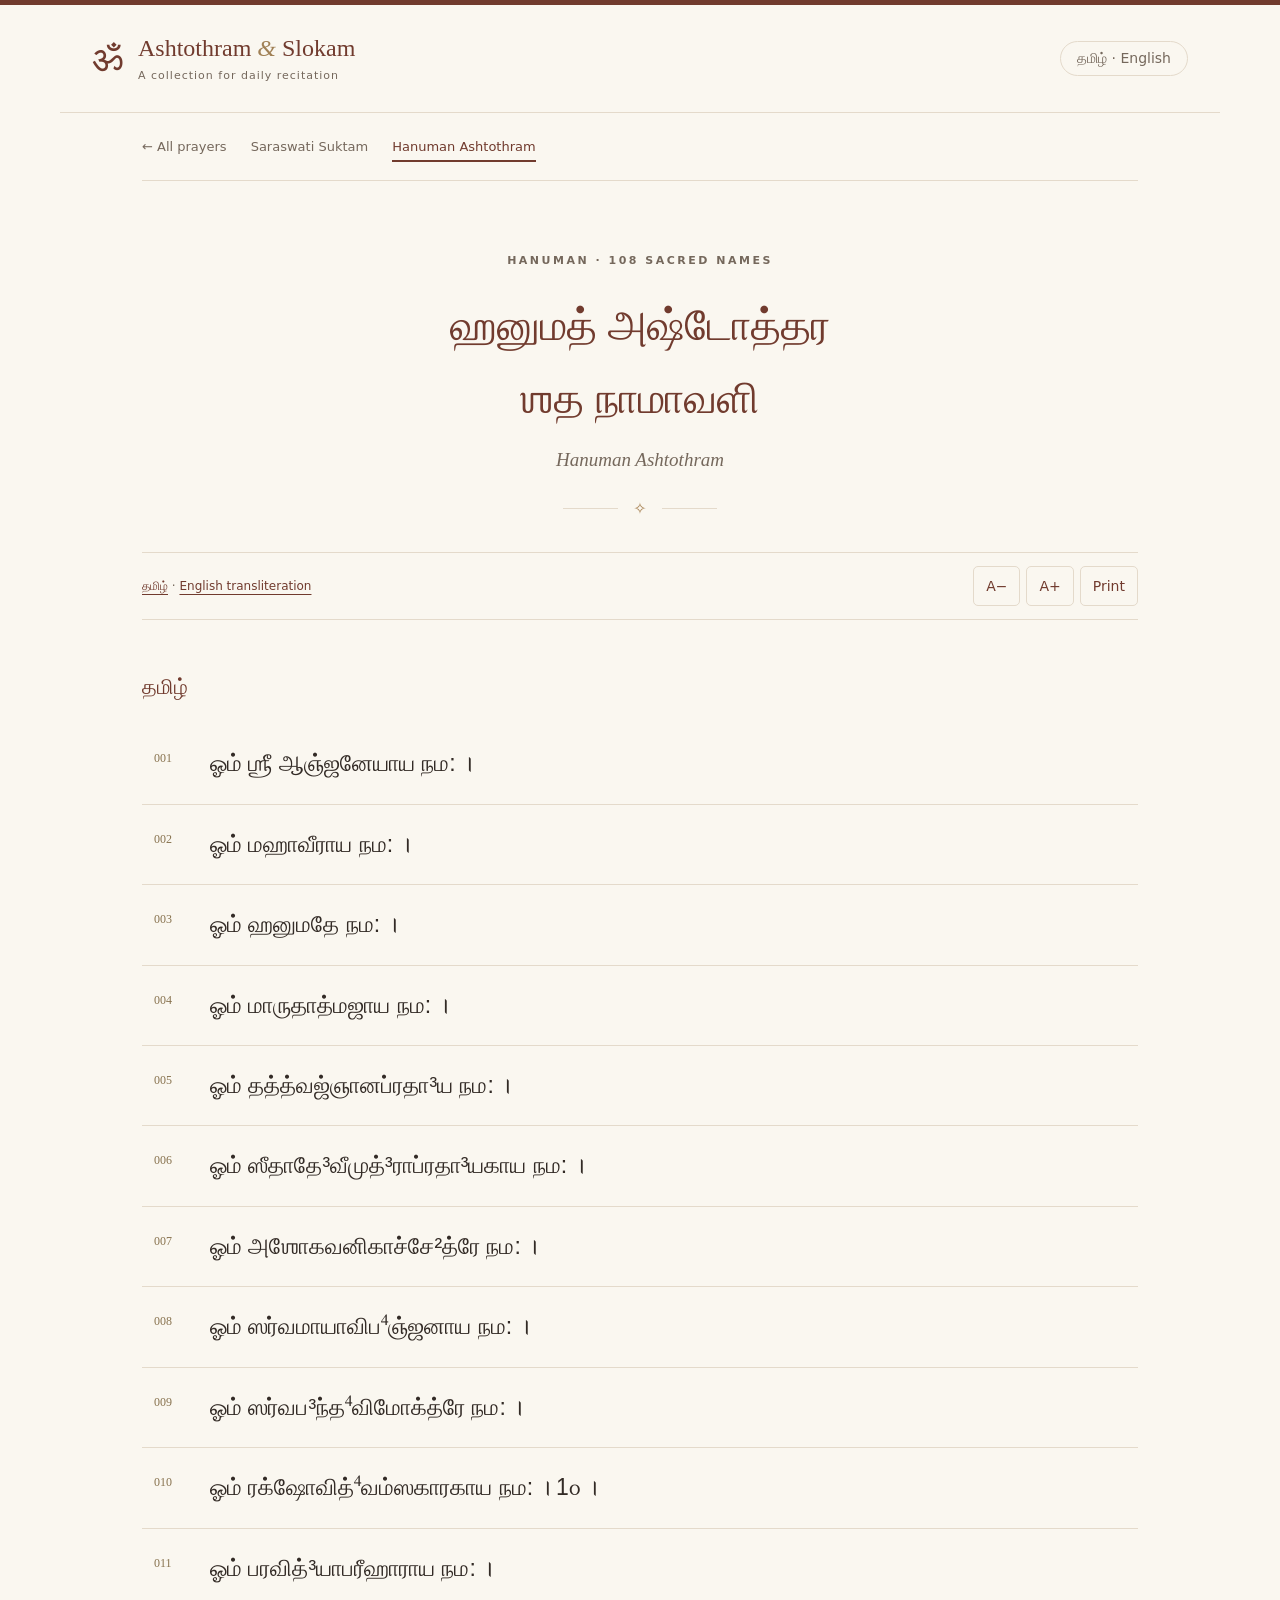
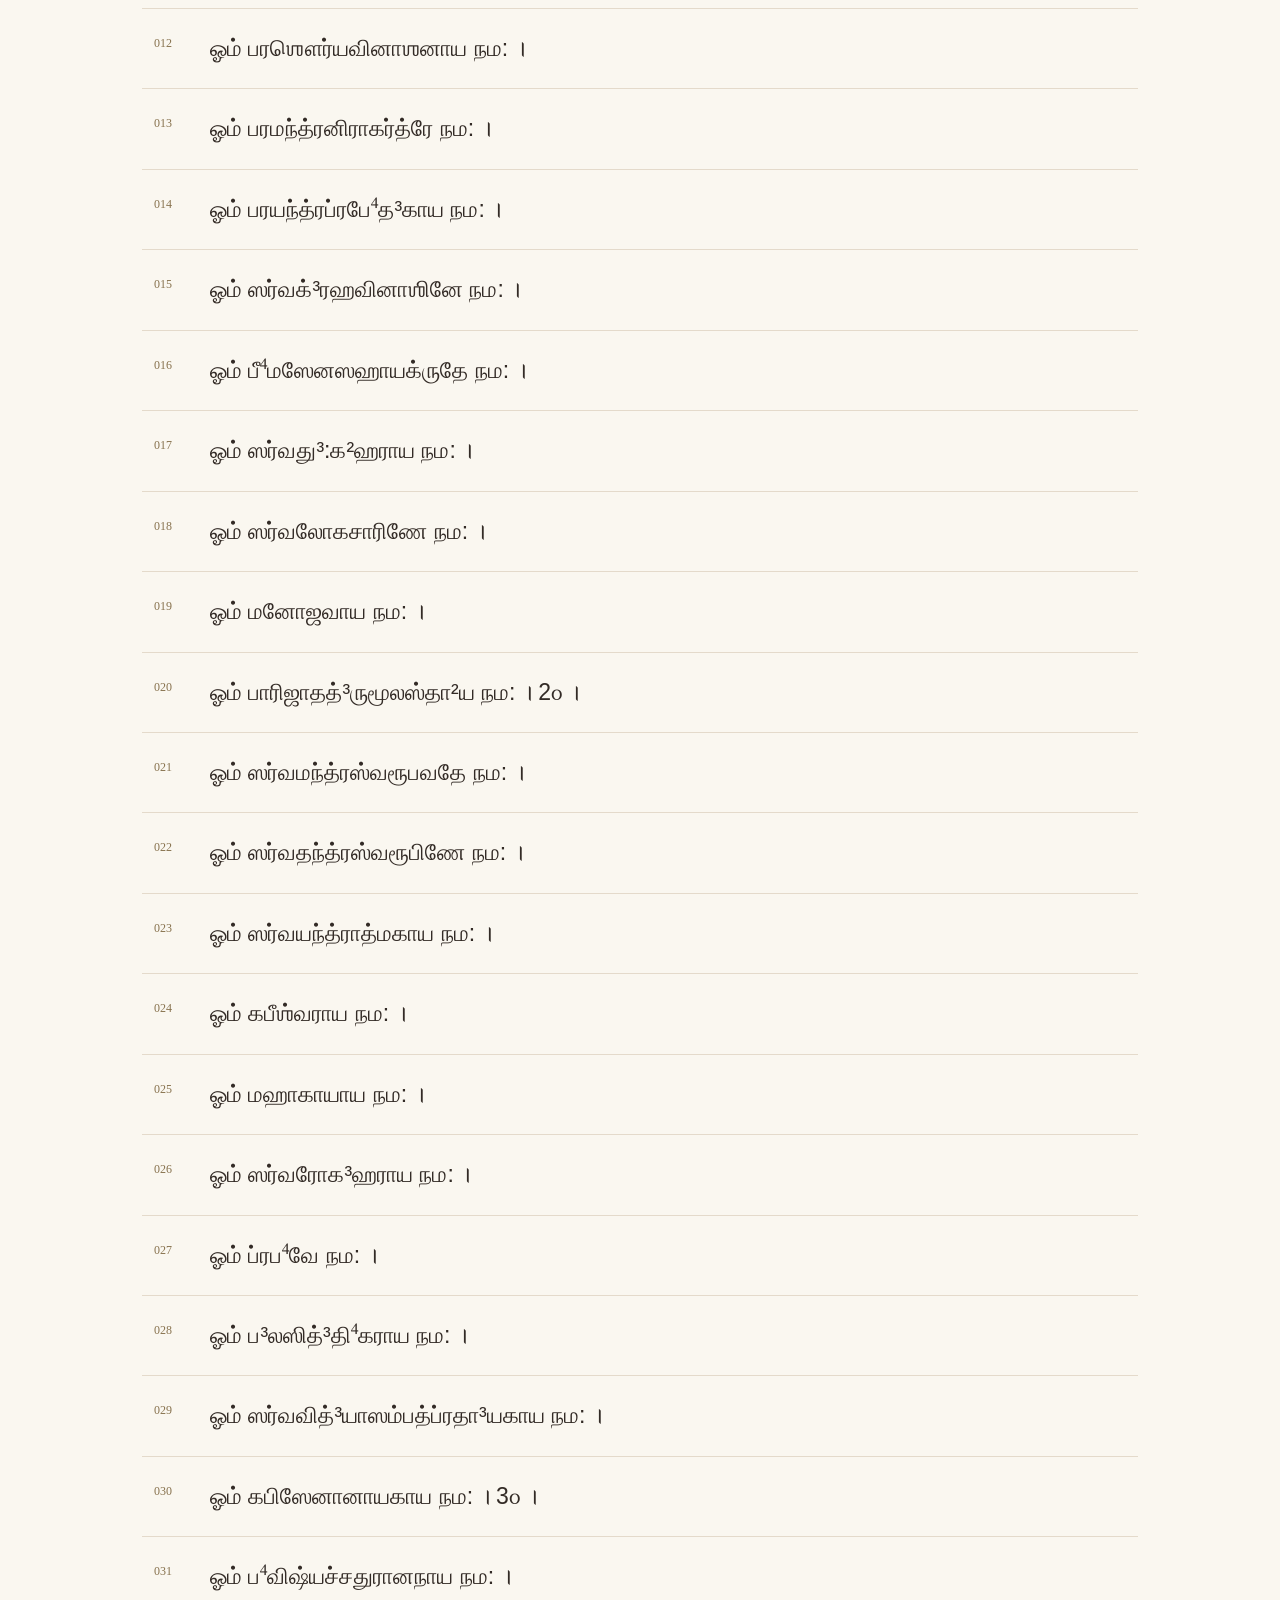
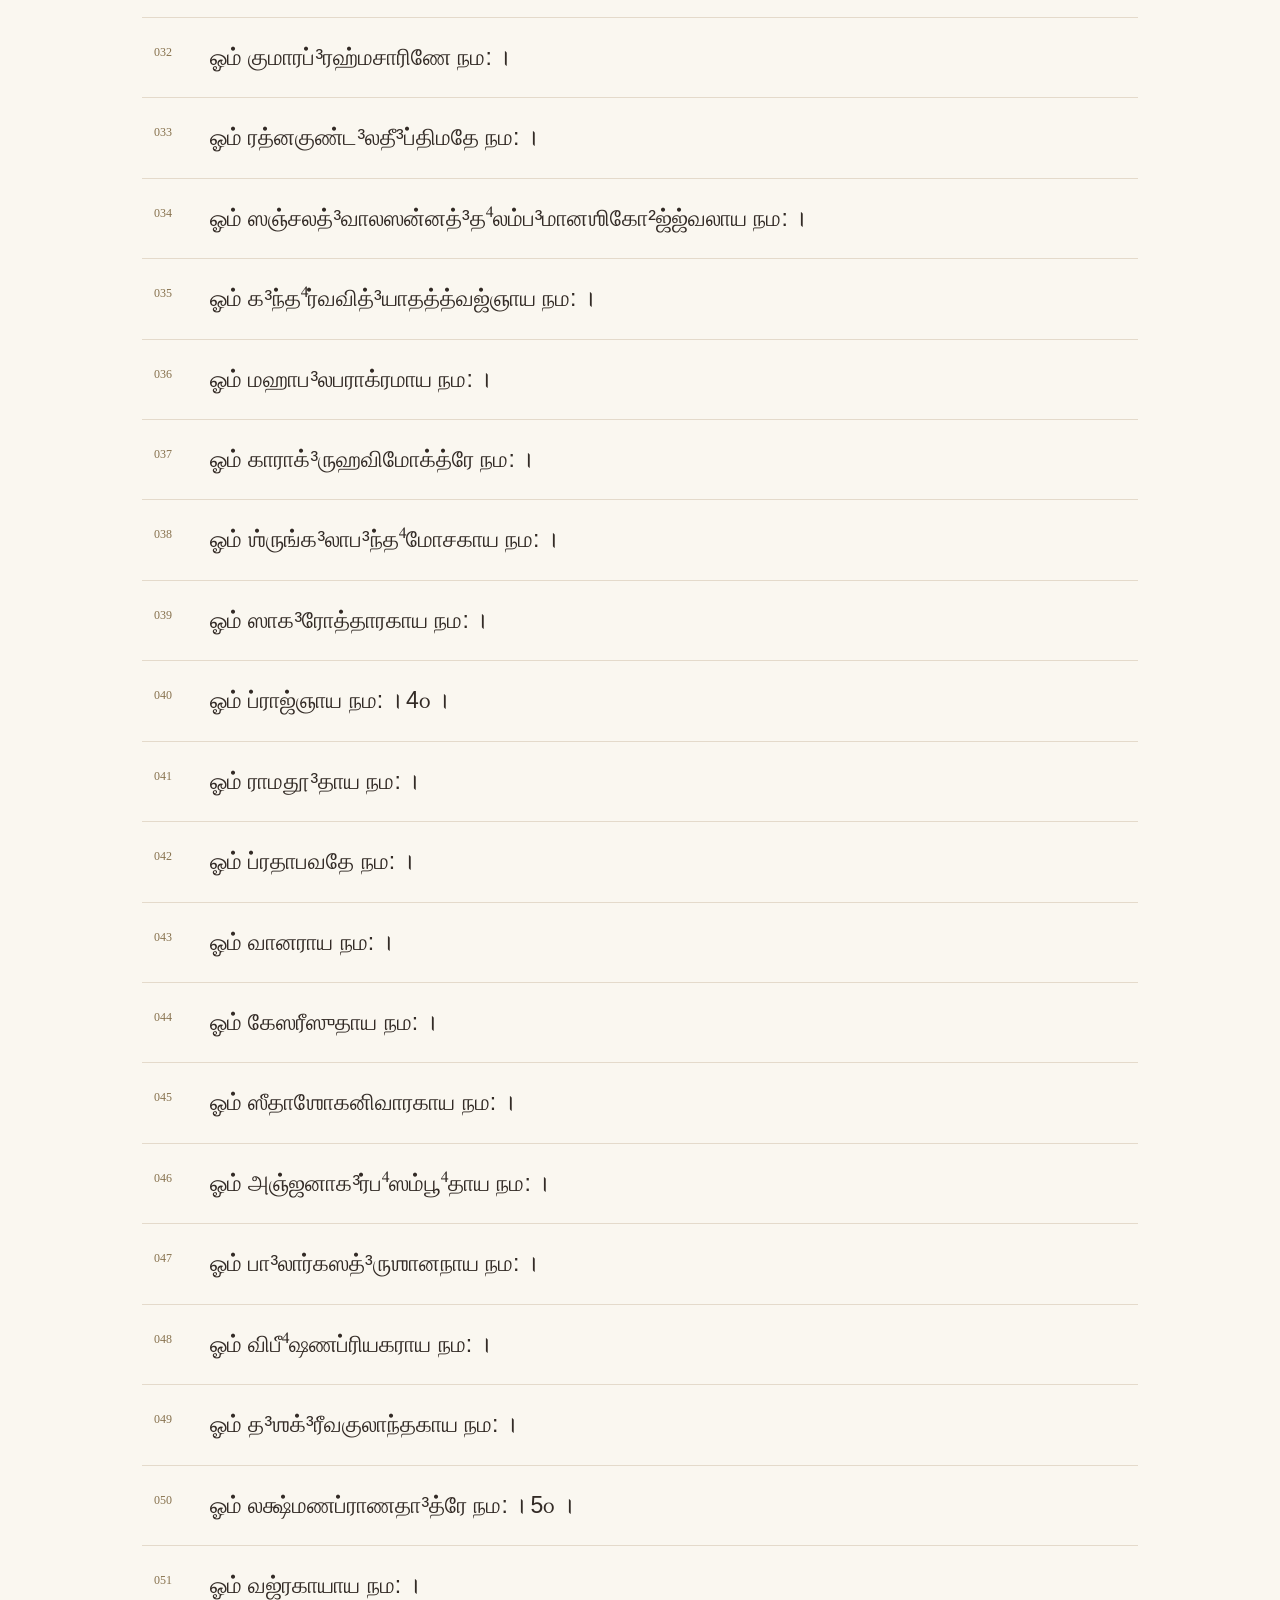
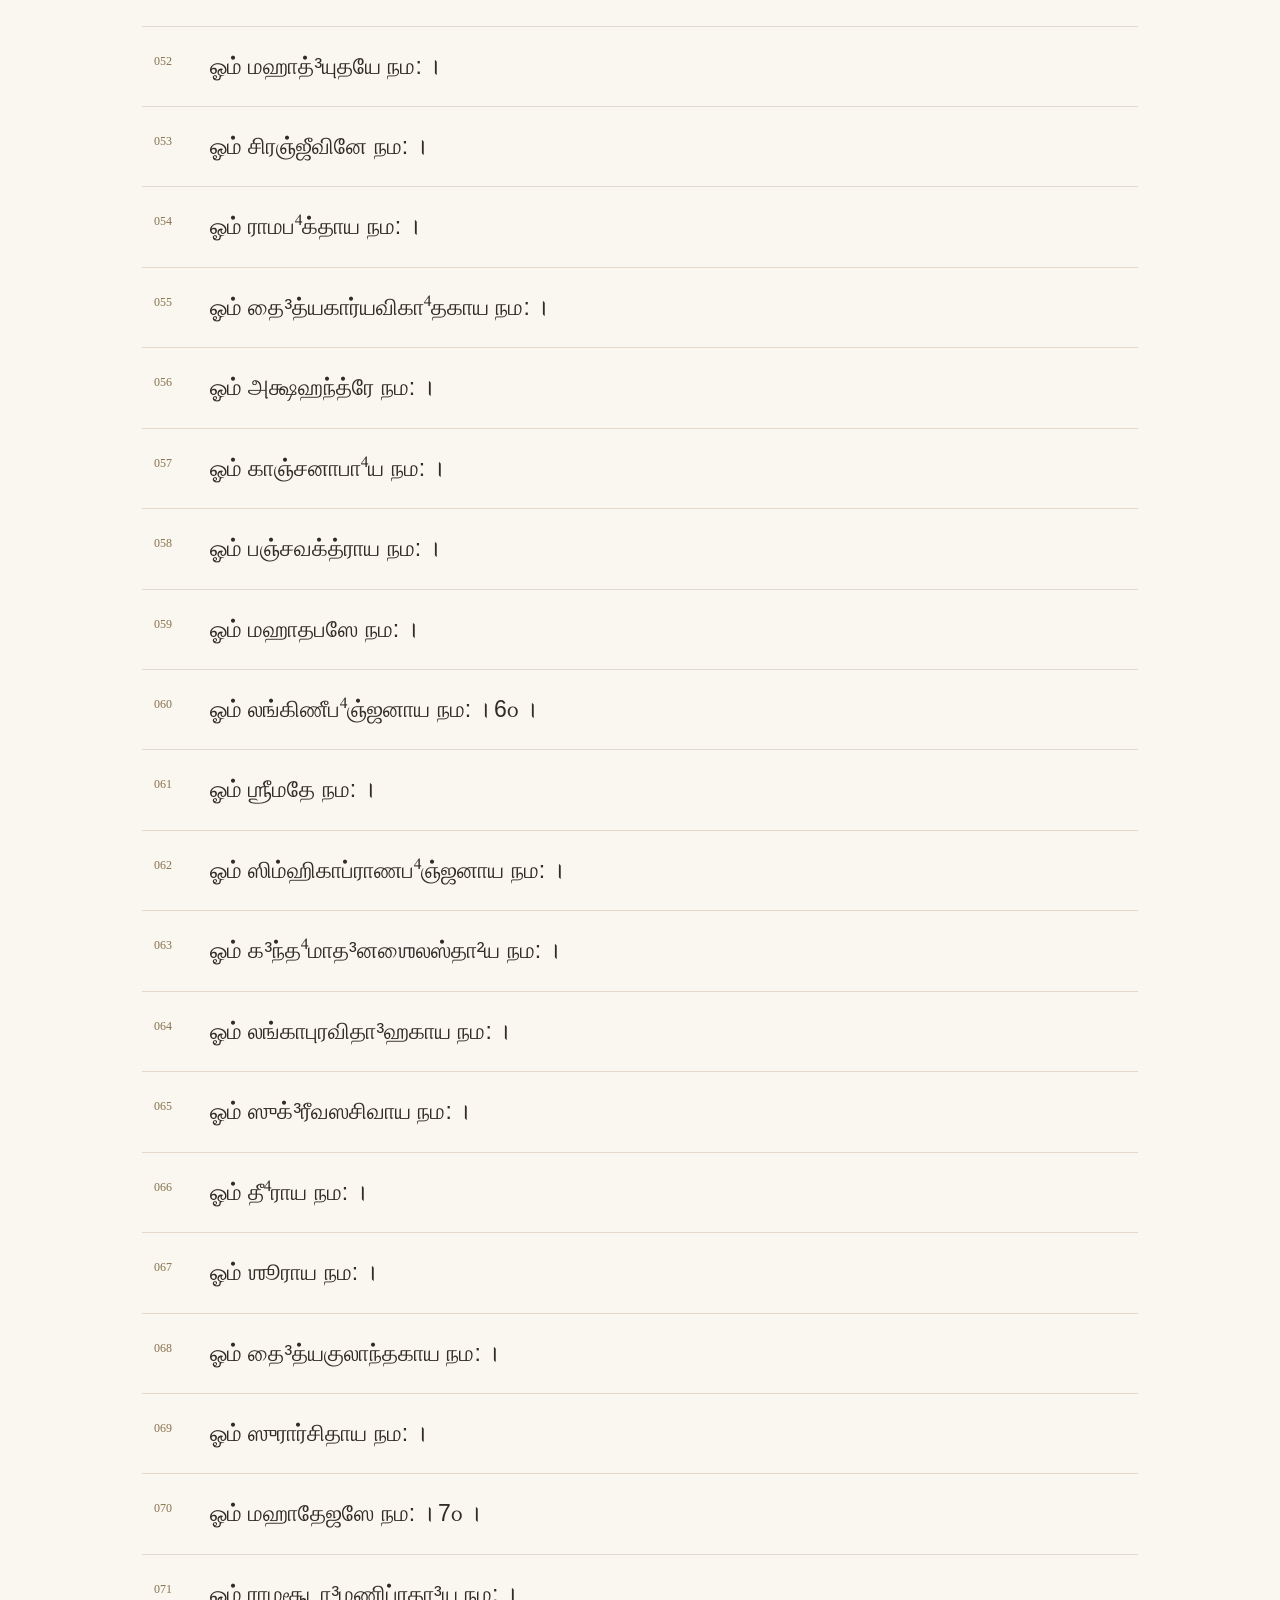
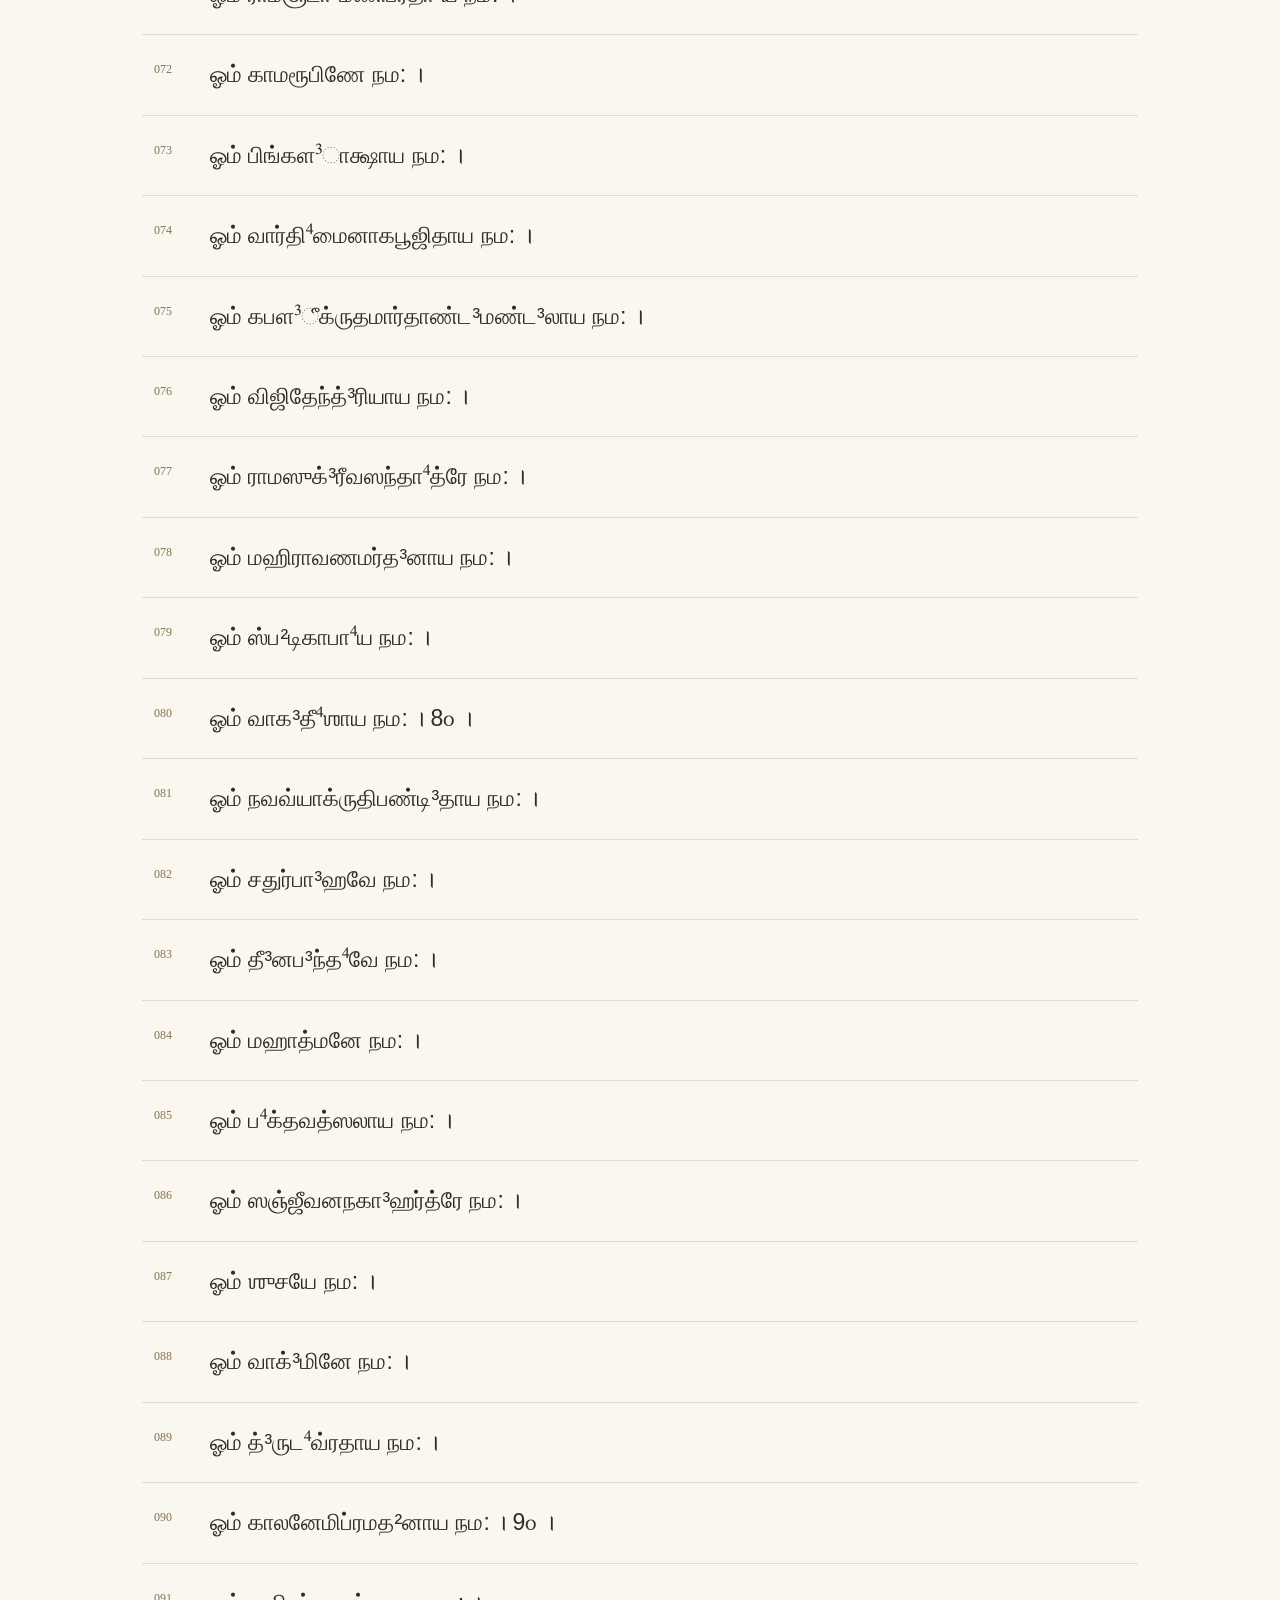
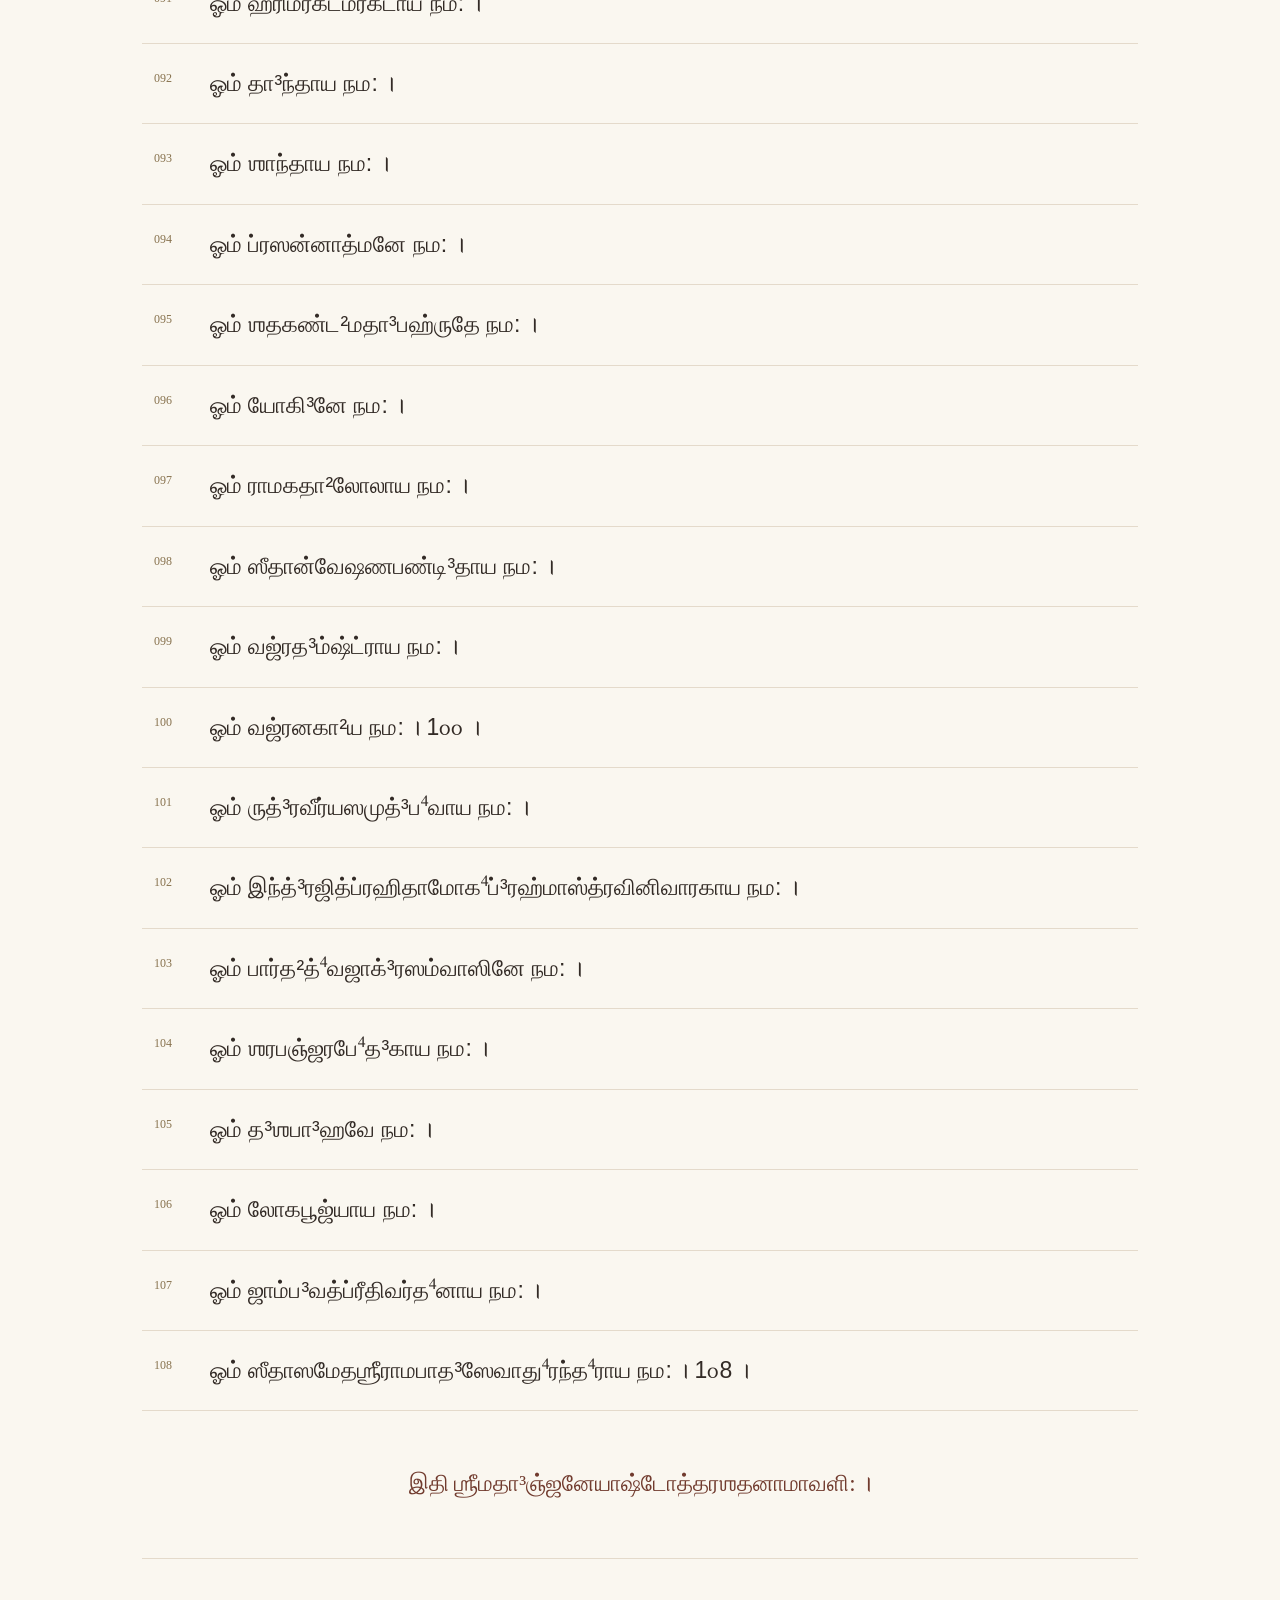
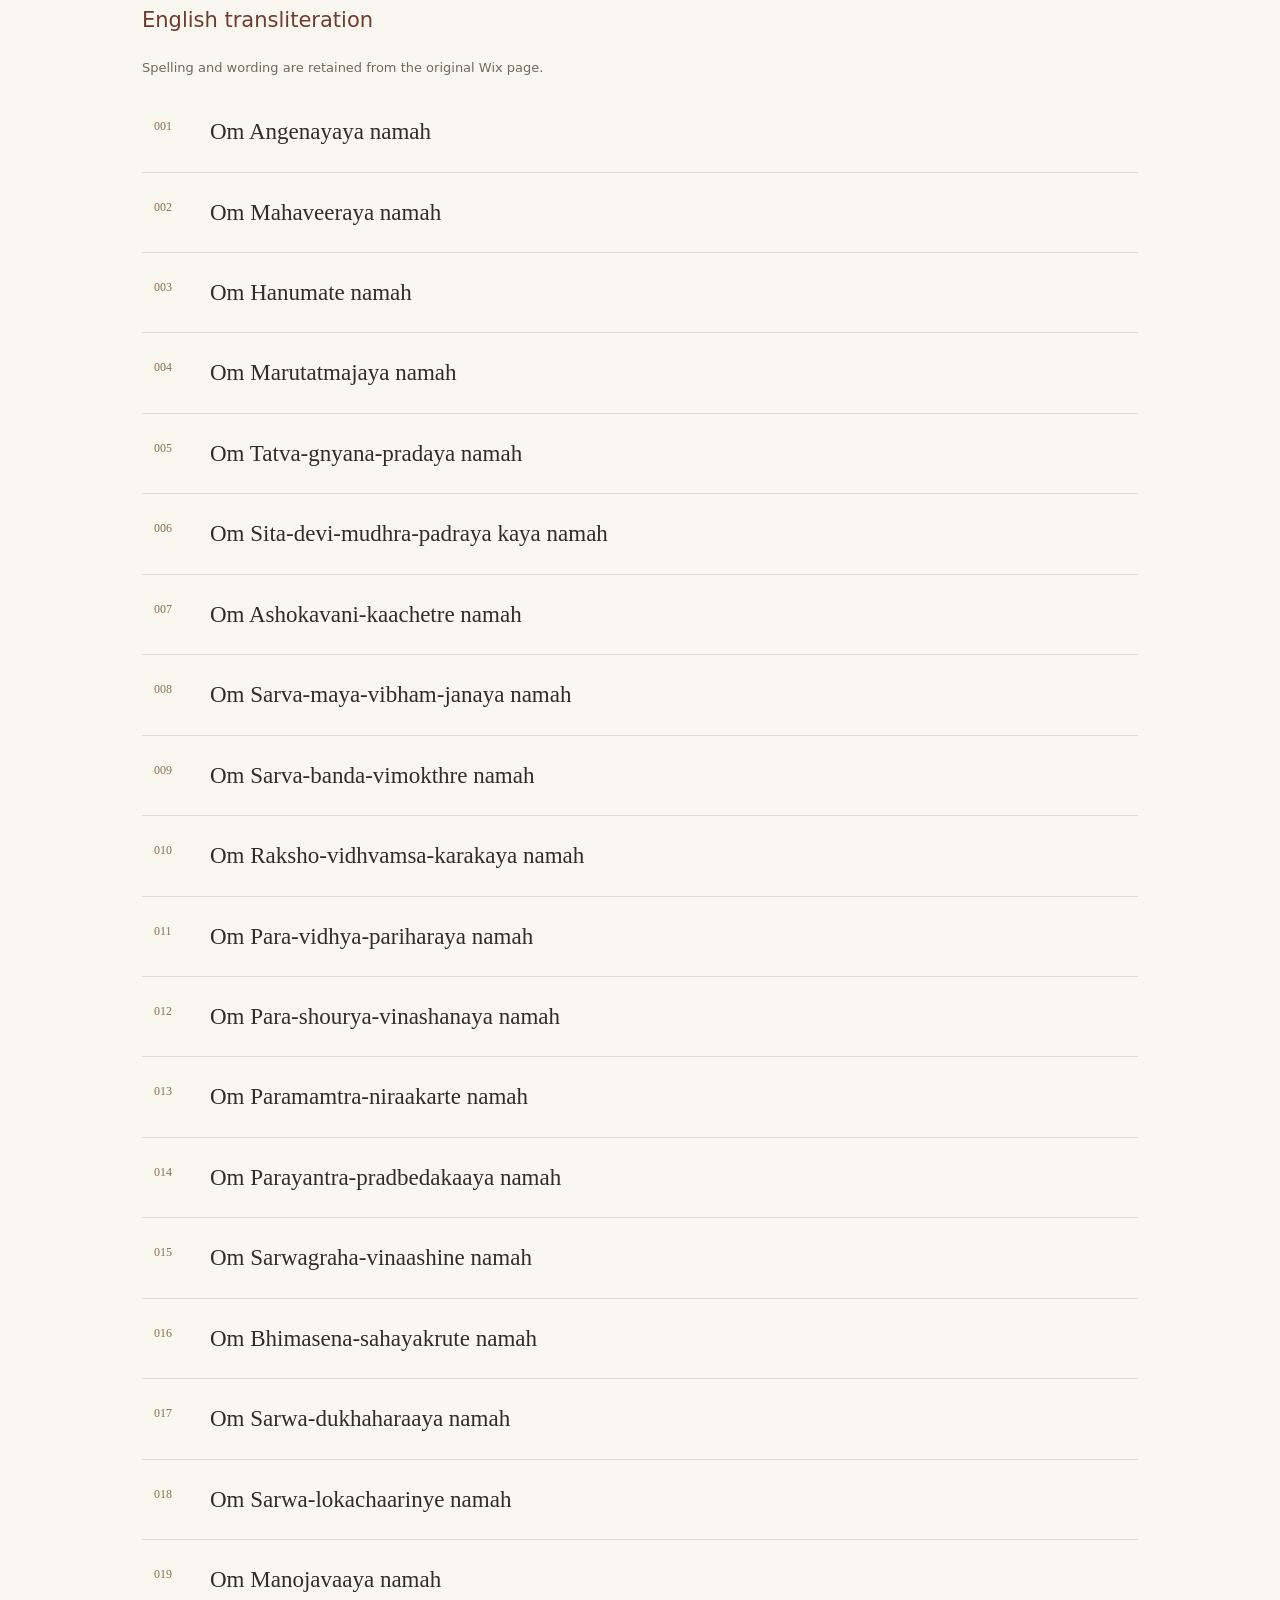
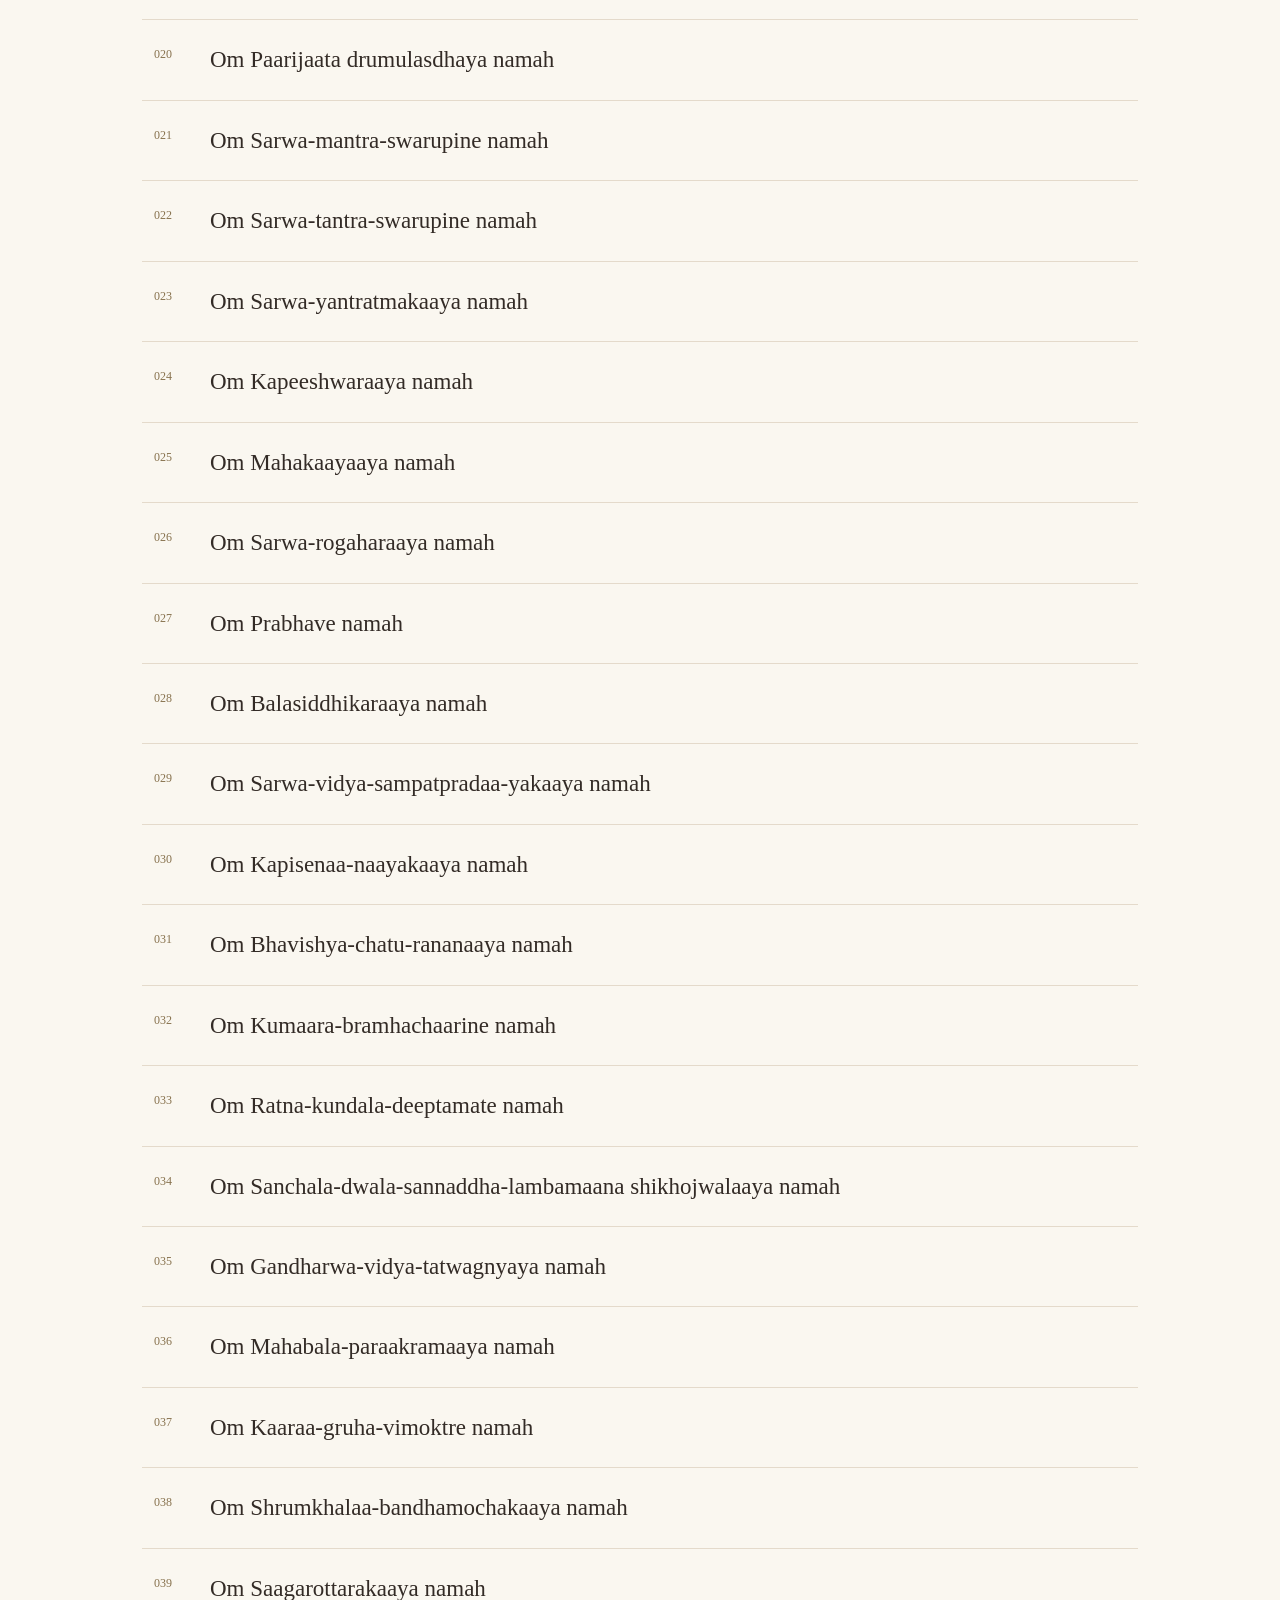
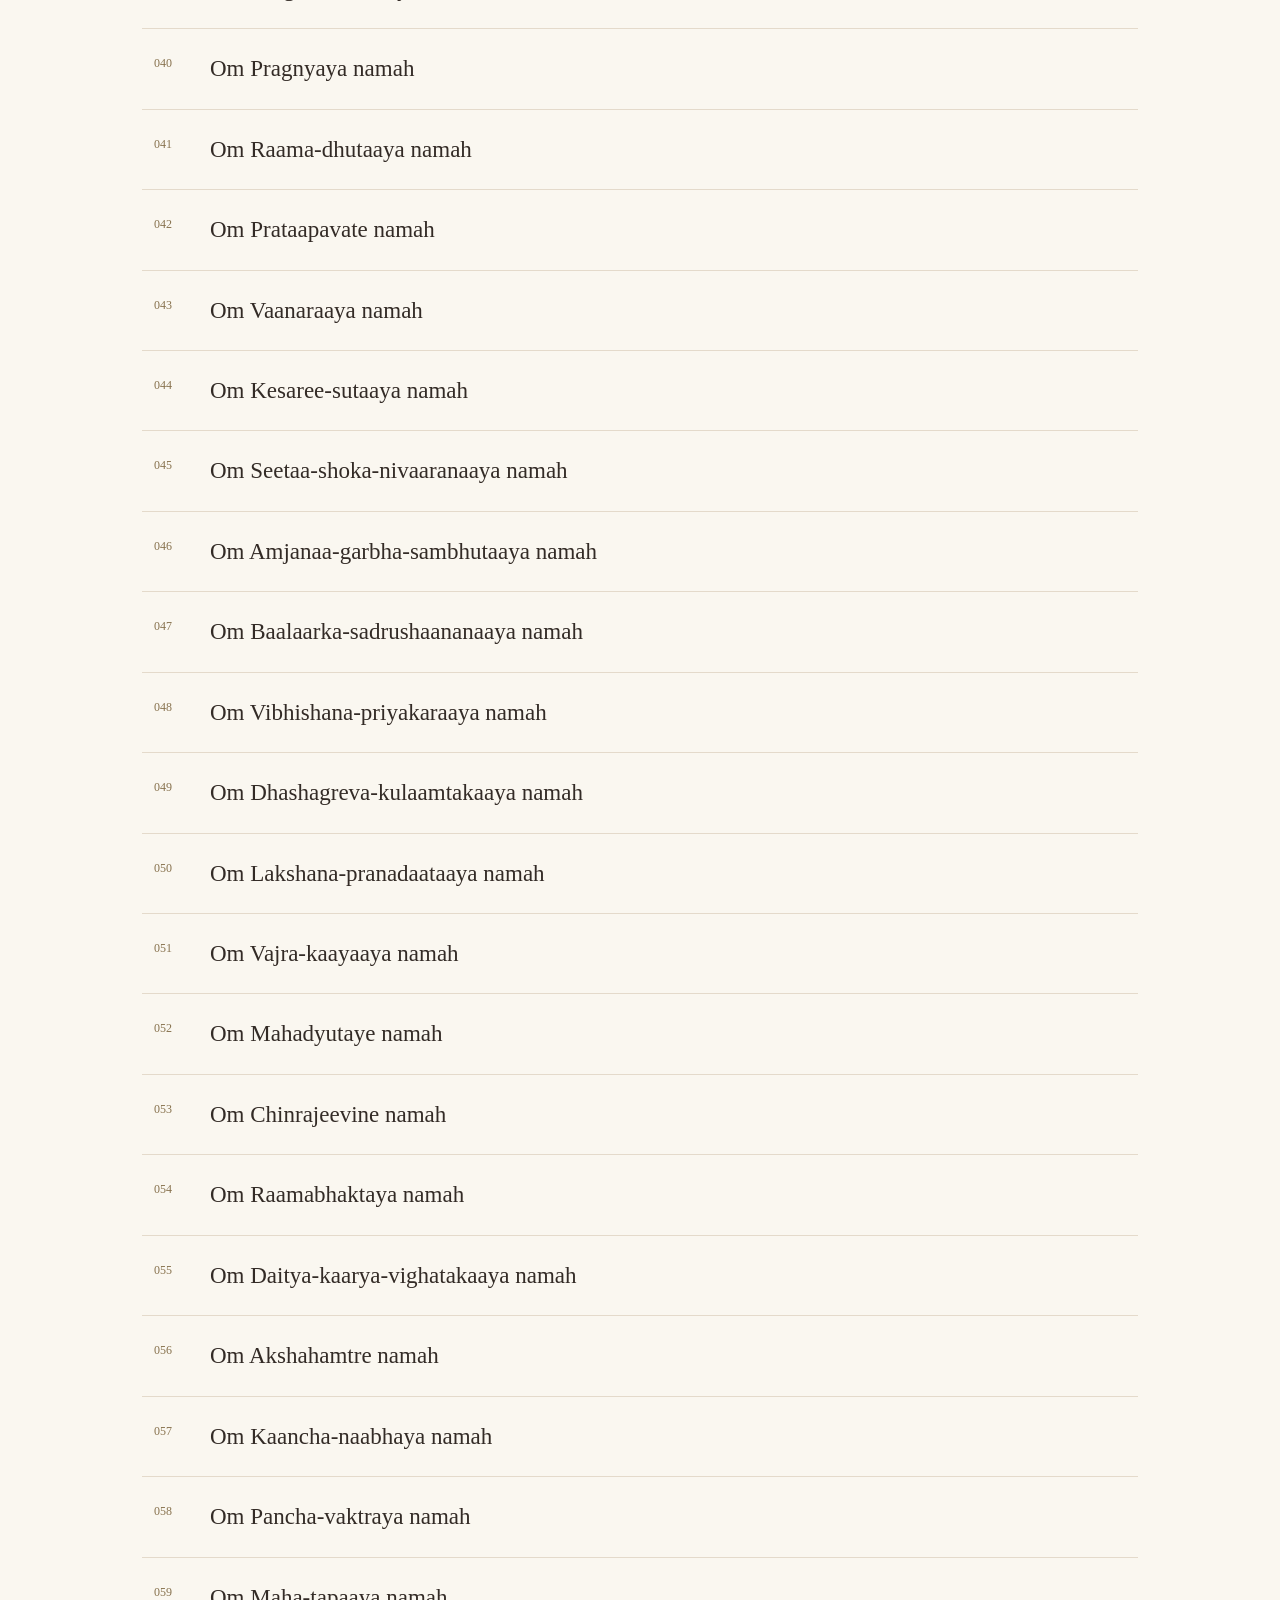
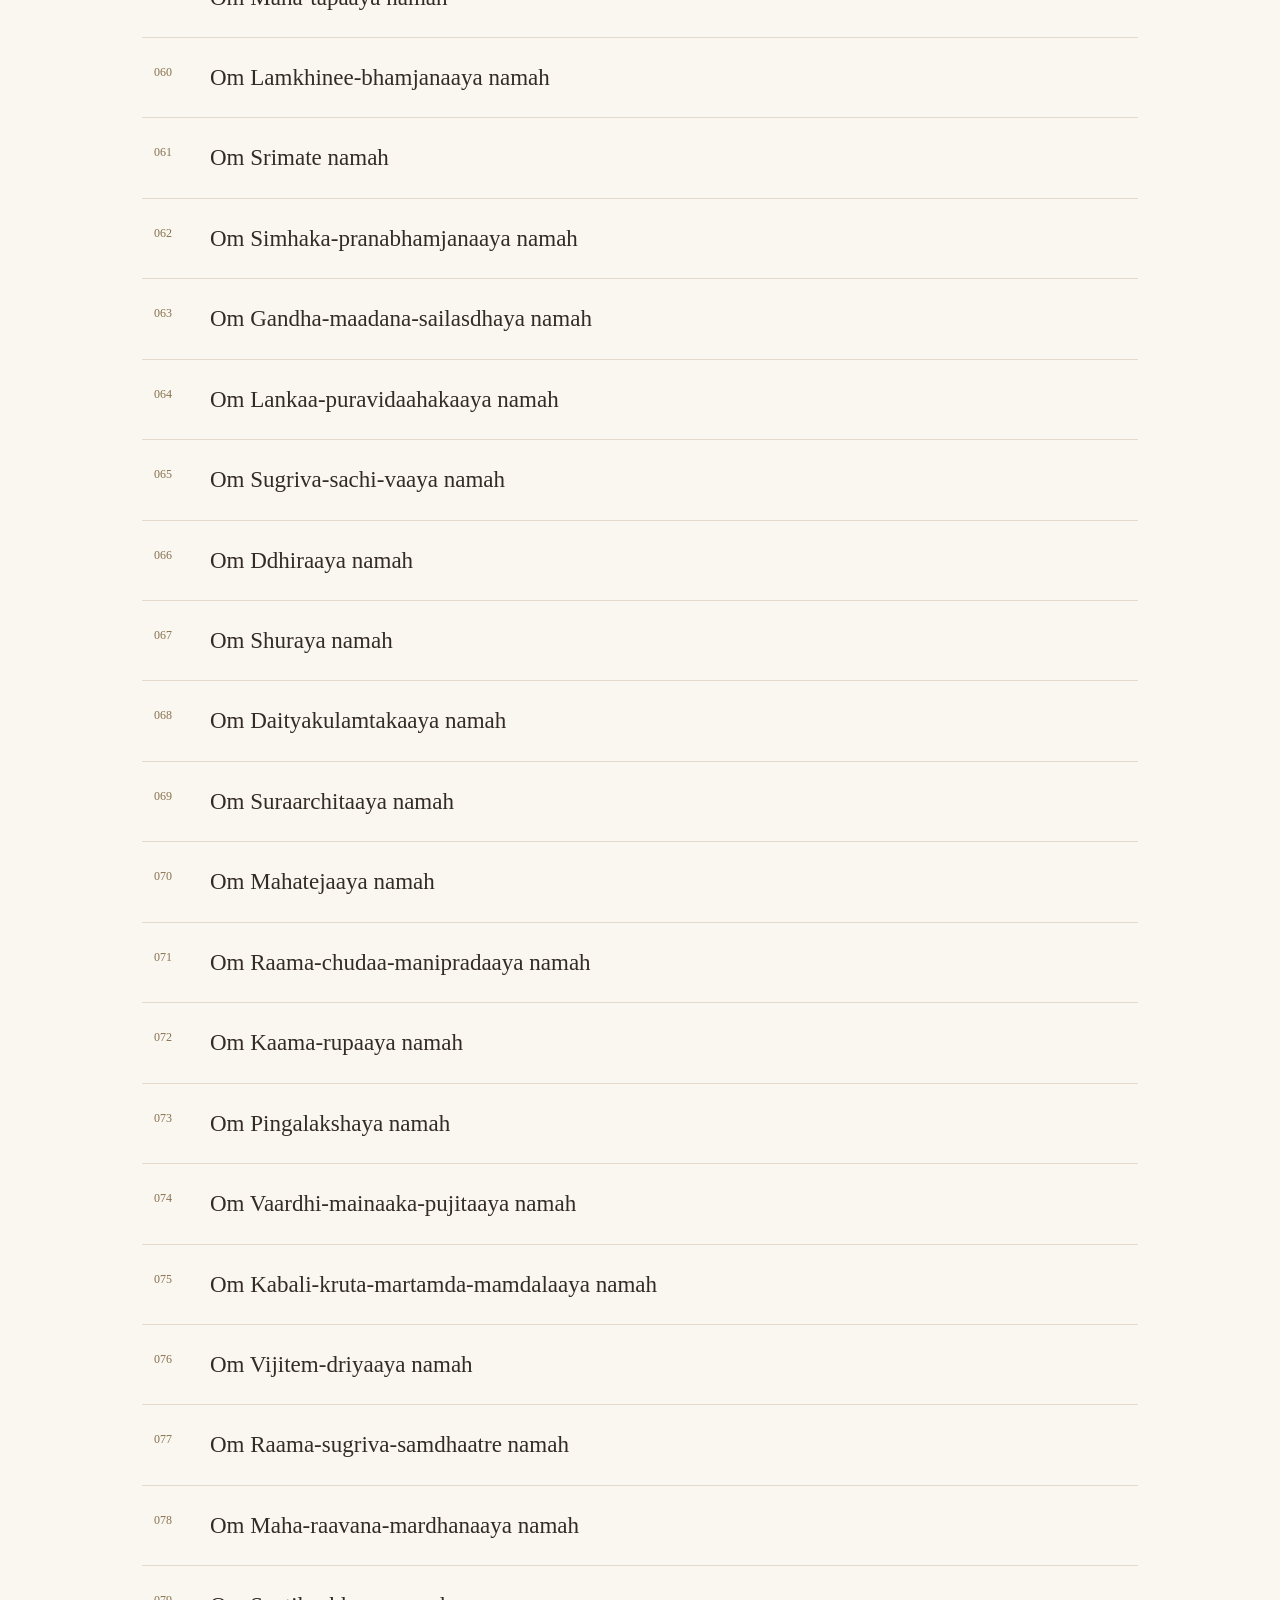
==== hanuman-ashtothram.html @ c82f6eee "Add Hanuman Ashtothram and a card-based prayer collection" ====
<!doctype html>
<html lang="ta">
<head>
<meta charset="utf-8">
<meta name="viewport" content="width=device-width, initial-scale=1">
<meta name="theme-color" content="#713b2e">
<meta name="description" content="Hanuman Ashtothram: 108 sacred names in Tamil and English transliteration, from Sathia’s Sloka collection.">
<title>Hanuman Ashtothram · Ashtothram & Slokam</title>
<link rel="stylesheet" href="style.css">
<script src="script.js" defer></script>
</head>
<body id="top">
<a class="skip" href="#hymn">Skip to hymn</a>
<header class="site-header"><a class="brand" href="./" lang="en"><span class="emblem" aria-hidden="true">ॐ</span><span>Ashtothram <i>&</i> Slokam<small>A collection for daily recitation</small></span></a><span class="language">தமிழ் · English</span></header>
<main>
<nav class="collection-nav" aria-label="Prayer collection" lang="en"><a href="./">← All prayers</a><a href="saraswati-suktam.html">Saraswati Suktam</a><a href="hanuman-ashtothram.html" aria-current="page">Hanuman Ashtothram</a></nav>
<div class="intro"><p class="eyebrow" lang="en">HANUMAN · 108 SACRED NAMES</p><h1>ஹனுமத் அஷ்டோத்தர<br>ஶத நாமாவளி</h1><p class="english-title" lang="en">Hanuman Ashtothram</p><div class="ornament" aria-hidden="true"><span></span>✧<span></span></div></div>
<div class="reading-bar" lang="en"><nav aria-label="Reading language"><a href="#tamil">தமிழ்</a> · <a href="#english">English transliteration</a></nav><div class="controls" hidden><button id="smaller" aria-label="Decrease text size">A−</button><button id="larger" aria-label="Increase text size">A+</button><button id="print">Print</button></div></div>
<article id="hymn" tabindex="-1" aria-label="Hanuman Ashtothram">
<section id="tamil" aria-labelledby="tamil-title"><h2 id="tamil-title" class="section-title">தமிழ்</h2><ol class="names">
<li id="name-1"><a class="verse-number" href="#name-1" aria-label="Name 1">001</a><p class="mantra">ஓம் ஶ்ரீ ஆஞ்ஜனேயாய நம: ।</p></li>
<li id="name-2"><a class="verse-number" href="#name-2" aria-label="Name 2">002</a><p class="mantra">ஓம் மஹாவீராய நம: ।</p></li>
<li id="name-3"><a class="verse-number" href="#name-3" aria-label="Name 3">003</a><p class="mantra">ஓம் ஹனுமதே நம: ।</p></li>
<li id="name-4"><a class="verse-number" href="#name-4" aria-label="Name 4">004</a><p class="mantra">ஓம் மாருதாத்மஜாய நம: ।</p></li>
<li id="name-5"><a class="verse-number" href="#name-5" aria-label="Name 5">005</a><p class="mantra">ஓம் தத்த்வஜ்ஞானப்ரதா³ய நம: ।</p></li>
<li id="name-6"><a class="verse-number" href="#name-6" aria-label="Name 6">006</a><p class="mantra">ஓம் ஸீதாதே³வீமுத்³ராப்ரதா³யகாய நம: ।</p></li>
<li id="name-7"><a class="verse-number" href="#name-7" aria-label="Name 7">007</a><p class="mantra">ஓம் அஶோகவனிகாச்சே²த்ரே நம: ।</p></li>
<li id="name-8"><a class="verse-number" href="#name-8" aria-label="Name 8">008</a><p class="mantra">ஓம் ஸர்வமாயாவிப⁴ஞ்ஜனாய நம: ।</p></li>
<li id="name-9"><a class="verse-number" href="#name-9" aria-label="Name 9">009</a><p class="mantra">ஓம் ஸர்வப³ந்த⁴விமோக்த்ரே நம: ।</p></li>
<li id="name-10"><a class="verse-number" href="#name-10" aria-label="Name 10">010</a><p class="mantra">ஓம் ரக்ஷோவித்⁴வம்ஸகாரகாய நம: । 1௦ ।</p></li>
<li id="name-11"><a class="verse-number" href="#name-11" aria-label="Name 11">011</a><p class="mantra">ஓம் பரவித்³யாபரீஹாராய நம: ।</p></li>
<li id="name-12"><a class="verse-number" href="#name-12" aria-label="Name 12">012</a><p class="mantra">ஓம் பரஶௌர்யவினாஶனாய நம: ।</p></li>
<li id="name-13"><a class="verse-number" href="#name-13" aria-label="Name 13">013</a><p class="mantra">ஓம் பரமந்த்ரனிராகர்த்ரே நம: ।</p></li>
<li id="name-14"><a class="verse-number" href="#name-14" aria-label="Name 14">014</a><p class="mantra">ஓம் பரயந்த்ரப்ரபே⁴த³காய நம: ।</p></li>
<li id="name-15"><a class="verse-number" href="#name-15" aria-label="Name 15">015</a><p class="mantra">ஓம் ஸர்வக்³ரஹவினாஶினே நம: ।</p></li>
<li id="name-16"><a class="verse-number" href="#name-16" aria-label="Name 16">016</a><p class="mantra">ஓம் பீ⁴மஸேனஸஹாயக்ருதே நம: ।</p></li>
<li id="name-17"><a class="verse-number" href="#name-17" aria-label="Name 17">017</a><p class="mantra">ஓம் ஸர்வது³:க²ஹராய நம: ।</p></li>
<li id="name-18"><a class="verse-number" href="#name-18" aria-label="Name 18">018</a><p class="mantra">ஓம் ஸர்வலோகசாரிணே நம: ।</p></li>
<li id="name-19"><a class="verse-number" href="#name-19" aria-label="Name 19">019</a><p class="mantra">ஓம் மனோஜவாய நம: ।</p></li>
<li id="name-20"><a class="verse-number" href="#name-20" aria-label="Name 20">020</a><p class="mantra">ஓம் பாரிஜாதத்³ருமூலஸ்தா²ய நம: । 2௦ ।</p></li>
<li id="name-21"><a class="verse-number" href="#name-21" aria-label="Name 21">021</a><p class="mantra">ஓம் ஸர்வமந்த்ரஸ்வரூபவதே நம: ।</p></li>
<li id="name-22"><a class="verse-number" href="#name-22" aria-label="Name 22">022</a><p class="mantra">ஓம் ஸர்வதந்த்ரஸ்வரூபிணே நம: ।</p></li>
<li id="name-23"><a class="verse-number" href="#name-23" aria-label="Name 23">023</a><p class="mantra">ஓம் ஸர்வயந்த்ராத்மகாய நம: ।</p></li>
<li id="name-24"><a class="verse-number" href="#name-24" aria-label="Name 24">024</a><p class="mantra">ஓம் கபீஶ்வராய நம: ।</p></li>
<li id="name-25"><a class="verse-number" href="#name-25" aria-label="Name 25">025</a><p class="mantra">ஓம் மஹாகாயாய நம: ।</p></li>
<li id="name-26"><a class="verse-number" href="#name-26" aria-label="Name 26">026</a><p class="mantra">ஓம் ஸர்வரோக³ஹராய நம: ।</p></li>
<li id="name-27"><a class="verse-number" href="#name-27" aria-label="Name 27">027</a><p class="mantra">ஓம் ப்ரப⁴வே நம: ।</p></li>
<li id="name-28"><a class="verse-number" href="#name-28" aria-label="Name 28">028</a><p class="mantra">ஓம் ப³லஸித்³தி⁴கராய நம: ।</p></li>
<li id="name-29"><a class="verse-number" href="#name-29" aria-label="Name 29">029</a><p class="mantra">ஓம் ஸர்வவித்³யாஸம்பத்ப்ரதா³யகாய நம: ।</p></li>
<li id="name-30"><a class="verse-number" href="#name-30" aria-label="Name 30">030</a><p class="mantra">ஓம் கபிஸேனானாயகாய நம: । 3௦ ।</p></li>
<li id="name-31"><a class="verse-number" href="#name-31" aria-label="Name 31">031</a><p class="mantra">ஓம் ப⁴விஷ்யச்சதுரானநாய நம: ।</p></li>
<li id="name-32"><a class="verse-number" href="#name-32" aria-label="Name 32">032</a><p class="mantra">ஓம் குமாரப்³ரஹ்மசாரிணே நம: ।</p></li>
<li id="name-33"><a class="verse-number" href="#name-33" aria-label="Name 33">033</a><p class="mantra">ஓம் ரத்னகுண்ட³லதீ³ப்திமதே நம: ।</p></li>
<li id="name-34"><a class="verse-number" href="#name-34" aria-label="Name 34">034</a><p class="mantra">ஓம் ஸஞ்சலத்³வாலஸன்னத்³த⁴லம்ப³மானஶிகோ²ஜ்ஜ்வலாய நம: ।</p></li>
<li id="name-35"><a class="verse-number" href="#name-35" aria-label="Name 35">035</a><p class="mantra">ஓம் க³ந்த⁴ர்வவித்³யாதத்த்வஜ்ஞாய நம: ।</p></li>
<li id="name-36"><a class="verse-number" href="#name-36" aria-label="Name 36">036</a><p class="mantra">ஓம் மஹாப³லபராக்ரமாய நம: ।</p></li>
<li id="name-37"><a class="verse-number" href="#name-37" aria-label="Name 37">037</a><p class="mantra">ஓம் காராக்³ருஹவிமோக்த்ரே நம: ।</p></li>
<li id="name-38"><a class="verse-number" href="#name-38" aria-label="Name 38">038</a><p class="mantra">ஓம் ஶ்ருங்க³லாப³ந்த⁴மோசகாய நம: ।</p></li>
<li id="name-39"><a class="verse-number" href="#name-39" aria-label="Name 39">039</a><p class="mantra">ஓம் ஸாக³ரோத்தாரகாய நம: ।</p></li>
<li id="name-40"><a class="verse-number" href="#name-40" aria-label="Name 40">040</a><p class="mantra">ஓம் ப்ராஜ்ஞாய நம: । 4௦ ।</p></li>
<li id="name-41"><a class="verse-number" href="#name-41" aria-label="Name 41">041</a><p class="mantra">ஓம் ராமதூ³தாய நம: ।</p></li>
<li id="name-42"><a class="verse-number" href="#name-42" aria-label="Name 42">042</a><p class="mantra">ஓம் ப்ரதாபவதே நம: ।</p></li>
<li id="name-43"><a class="verse-number" href="#name-43" aria-label="Name 43">043</a><p class="mantra">ஓம் வானராய நம: ।</p></li>
<li id="name-44"><a class="verse-number" href="#name-44" aria-label="Name 44">044</a><p class="mantra">ஓம் கேஸரீஸுதாய நம: ।</p></li>
<li id="name-45"><a class="verse-number" href="#name-45" aria-label="Name 45">045</a><p class="mantra">ஓம் ஸீதாஶோகனிவாரகாய நம: ।</p></li>
<li id="name-46"><a class="verse-number" href="#name-46" aria-label="Name 46">046</a><p class="mantra">ஓம் அஞ்ஜனாக³ர்ப⁴ஸம்பூ⁴தாய நம: ।</p></li>
<li id="name-47"><a class="verse-number" href="#name-47" aria-label="Name 47">047</a><p class="mantra">ஓம் பா³லார்கஸத்³ருஶானநாய நம: ।</p></li>
<li id="name-48"><a class="verse-number" href="#name-48" aria-label="Name 48">048</a><p class="mantra">ஓம் விபீ⁴ஷணப்ரியகராய நம: ।</p></li>
<li id="name-49"><a class="verse-number" href="#name-49" aria-label="Name 49">049</a><p class="mantra">ஓம் த³ஶக்³ரீவகுலாந்தகாய நம: ।</p></li>
<li id="name-50"><a class="verse-number" href="#name-50" aria-label="Name 50">050</a><p class="mantra">ஓம் லக்ஷ்மணப்ராணதா³த்ரே நம: । 5௦ ।</p></li>
<li id="name-51"><a class="verse-number" href="#name-51" aria-label="Name 51">051</a><p class="mantra">ஓம் வஜ்ரகாயாய நம: ।</p></li>
<li id="name-52"><a class="verse-number" href="#name-52" aria-label="Name 52">052</a><p class="mantra">ஓம் மஹாத்³யுதயே நம: ।</p></li>
<li id="name-53"><a class="verse-number" href="#name-53" aria-label="Name 53">053</a><p class="mantra">ஓம் சிரஞ்ஜீவினே நம: ।</p></li>
<li id="name-54"><a class="verse-number" href="#name-54" aria-label="Name 54">054</a><p class="mantra">ஓம் ராமப⁴க்தாய நம: ।</p></li>
<li id="name-55"><a class="verse-number" href="#name-55" aria-label="Name 55">055</a><p class="mantra">ஓம் தை³த்யகார்யவிகா⁴தகாய நம: ।</p></li>
<li id="name-56"><a class="verse-number" href="#name-56" aria-label="Name 56">056</a><p class="mantra">ஓம் அக்ஷஹந்த்ரே நம: ।</p></li>
<li id="name-57"><a class="verse-number" href="#name-57" aria-label="Name 57">057</a><p class="mantra">ஓம் காஞ்சனாபா⁴ய நம: ।</p></li>
<li id="name-58"><a class="verse-number" href="#name-58" aria-label="Name 58">058</a><p class="mantra">ஓம் பஞ்சவக்த்ராய நம: ।</p></li>
<li id="name-59"><a class="verse-number" href="#name-59" aria-label="Name 59">059</a><p class="mantra">ஓம் மஹாதபஸே நம: ।</p></li>
<li id="name-60"><a class="verse-number" href="#name-60" aria-label="Name 60">060</a><p class="mantra">ஓம் லங்கிணீப⁴ஞ்ஜனாய நம: । 6௦ ।</p></li>
<li id="name-61"><a class="verse-number" href="#name-61" aria-label="Name 61">061</a><p class="mantra">ஓம் ஶ்ரீமதே நம: ।</p></li>
<li id="name-62"><a class="verse-number" href="#name-62" aria-label="Name 62">062</a><p class="mantra">ஓம் ஸிம்ஹிகாப்ராணப⁴ஞ்ஜனாய நம: ।</p></li>
<li id="name-63"><a class="verse-number" href="#name-63" aria-label="Name 63">063</a><p class="mantra">ஓம் க³ந்த⁴மாத³னஶைலஸ்தா²ய நம: ।</p></li>
<li id="name-64"><a class="verse-number" href="#name-64" aria-label="Name 64">064</a><p class="mantra">ஓம் லங்காபுரவிதா³ஹகாய நம: ।</p></li>
<li id="name-65"><a class="verse-number" href="#name-65" aria-label="Name 65">065</a><p class="mantra">ஓம் ஸுக்³ரீவஸசிவாய நம: ।</p></li>
<li id="name-66"><a class="verse-number" href="#name-66" aria-label="Name 66">066</a><p class="mantra">ஓம் தீ⁴ராய நம: ।</p></li>
<li id="name-67"><a class="verse-number" href="#name-67" aria-label="Name 67">067</a><p class="mantra">ஓம் ஶூராய நம: ।</p></li>
<li id="name-68"><a class="verse-number" href="#name-68" aria-label="Name 68">068</a><p class="mantra">ஓம் தை³த்யகுலாந்தகாய நம: ।</p></li>
<li id="name-69"><a class="verse-number" href="#name-69" aria-label="Name 69">069</a><p class="mantra">ஓம் ஸுரார்சிதாய நம: ।</p></li>
<li id="name-70"><a class="verse-number" href="#name-70" aria-label="Name 70">070</a><p class="mantra">ஓம் மஹாதேஜஸே நம: । 7௦ ।</p></li>
<li id="name-71"><a class="verse-number" href="#name-71" aria-label="Name 71">071</a><p class="mantra">ஓம் ராமசூடா³மணிப்ரதா³ய நம: ।</p></li>
<li id="name-72"><a class="verse-number" href="#name-72" aria-label="Name 72">072</a><p class="mantra">ஓம் காமரூபிணே நம: ।</p></li>
<li id="name-73"><a class="verse-number" href="#name-73" aria-label="Name 73">073</a><p class="mantra">ஓம் பிங்கள³ாக்ஷாய நம: ।</p></li>
<li id="name-74"><a class="verse-number" href="#name-74" aria-label="Name 74">074</a><p class="mantra">ஓம் வார்தி⁴மைனாகபூஜிதாய நம: ।</p></li>
<li id="name-75"><a class="verse-number" href="#name-75" aria-label="Name 75">075</a><p class="mantra">ஓம் கபள³ீக்ருதமார்தாண்ட³மண்ட³லாய நம: ।</p></li>
<li id="name-76"><a class="verse-number" href="#name-76" aria-label="Name 76">076</a><p class="mantra">ஓம் விஜிதேந்த்³ரியாய நம: ।</p></li>
<li id="name-77"><a class="verse-number" href="#name-77" aria-label="Name 77">077</a><p class="mantra">ஓம் ராமஸுக்³ரீவஸந்தா⁴த்ரே நம: ।</p></li>
<li id="name-78"><a class="verse-number" href="#name-78" aria-label="Name 78">078</a><p class="mantra">ஓம் மஹிராவணமர்த³னாய நம: ।</p></li>
<li id="name-79"><a class="verse-number" href="#name-79" aria-label="Name 79">079</a><p class="mantra">ஓம் ஸ்ப²டிகாபா⁴ய நம: ।</p></li>
<li id="name-80"><a class="verse-number" href="#name-80" aria-label="Name 80">080</a><p class="mantra">ஓம் வாக³தீ⁴ஶாய நம: । 8௦ ।</p></li>
<li id="name-81"><a class="verse-number" href="#name-81" aria-label="Name 81">081</a><p class="mantra">ஓம் நவவ்யாக்ருதிபண்டி³தாய நம: ।</p></li>
<li id="name-82"><a class="verse-number" href="#name-82" aria-label="Name 82">082</a><p class="mantra">ஓம் சதுர்பா³ஹவே நம: ।</p></li>
<li id="name-83"><a class="verse-number" href="#name-83" aria-label="Name 83">083</a><p class="mantra">ஓம் தீ³னப³ந்த⁴வே நம: ।</p></li>
<li id="name-84"><a class="verse-number" href="#name-84" aria-label="Name 84">084</a><p class="mantra">ஓம் மஹாத்மனே நம: ।</p></li>
<li id="name-85"><a class="verse-number" href="#name-85" aria-label="Name 85">085</a><p class="mantra">ஓம் ப⁴க்தவத்ஸலாய நம: ।</p></li>
<li id="name-86"><a class="verse-number" href="#name-86" aria-label="Name 86">086</a><p class="mantra">ஓம் ஸஞ்ஜீவனநகா³ஹர்த்ரே நம: ।</p></li>
<li id="name-87"><a class="verse-number" href="#name-87" aria-label="Name 87">087</a><p class="mantra">ஓம் ஶுசயே நம: ।</p></li>
<li id="name-88"><a class="verse-number" href="#name-88" aria-label="Name 88">088</a><p class="mantra">ஓம் வாக்³மினே நம: ।</p></li>
<li id="name-89"><a class="verse-number" href="#name-89" aria-label="Name 89">089</a><p class="mantra">ஓம் த்³ருட⁴வ்ரதாய நம: ।</p></li>
<li id="name-90"><a class="verse-number" href="#name-90" aria-label="Name 90">090</a><p class="mantra">ஓம் காலனேமிப்ரமத²னாய நம: । 9௦ ।</p></li>
<li id="name-91"><a class="verse-number" href="#name-91" aria-label="Name 91">091</a><p class="mantra">ஓம் ஹரிமர்கடமர்கடாய நம: ।</p></li>
<li id="name-92"><a class="verse-number" href="#name-92" aria-label="Name 92">092</a><p class="mantra">ஓம் தா³ந்தாய நம: ।</p></li>
<li id="name-93"><a class="verse-number" href="#name-93" aria-label="Name 93">093</a><p class="mantra">ஓம் ஶாந்தாய நம: ।</p></li>
<li id="name-94"><a class="verse-number" href="#name-94" aria-label="Name 94">094</a><p class="mantra">ஓம் ப்ரஸன்னாத்மனே நம: ।</p></li>
<li id="name-95"><a class="verse-number" href="#name-95" aria-label="Name 95">095</a><p class="mantra">ஓம் ஶதகண்ட²மதா³பஹ்ருதே நம: ।</p></li>
<li id="name-96"><a class="verse-number" href="#name-96" aria-label="Name 96">096</a><p class="mantra">ஓம் யோகி³னே நம: ।</p></li>
<li id="name-97"><a class="verse-number" href="#name-97" aria-label="Name 97">097</a><p class="mantra">ஓம் ராமகதா²லோலாய நம: ।</p></li>
<li id="name-98"><a class="verse-number" href="#name-98" aria-label="Name 98">098</a><p class="mantra">ஓம் ஸீதான்வேஷணபண்டி³தாய நம: ।</p></li>
<li id="name-99"><a class="verse-number" href="#name-99" aria-label="Name 99">099</a><p class="mantra">ஓம் வஜ்ரத³ம்ஷ்ட்ராய நம: ।</p></li>
<li id="name-100"><a class="verse-number" href="#name-100" aria-label="Name 100">100</a><p class="mantra">ஓம் வஜ்ரனகா²ய நம: । 1௦௦ ।</p></li>
<li id="name-101"><a class="verse-number" href="#name-101" aria-label="Name 101">101</a><p class="mantra">ஓம் ருத்³ரவீர்யஸமுத்³ப⁴வாய நம: ।</p></li>
<li id="name-102"><a class="verse-number" href="#name-102" aria-label="Name 102">102</a><p class="mantra">ஓம் இந்த்³ரஜித்ப்ரஹிதாமோக⁴ப்³ரஹ்மாஸ்த்ரவினிவாரகாய நம: ।</p></li>
<li id="name-103"><a class="verse-number" href="#name-103" aria-label="Name 103">103</a><p class="mantra">ஓம் பார்த²த்⁴வஜாக்³ரஸம்வாஸினே நம: ।</p></li>
<li id="name-104"><a class="verse-number" href="#name-104" aria-label="Name 104">104</a><p class="mantra">ஓம் ஶரபஞ்ஜரபே⁴த³காய நம: ।</p></li>
<li id="name-105"><a class="verse-number" href="#name-105" aria-label="Name 105">105</a><p class="mantra">ஓம் த³ஶபா³ஹவே நம: ।</p></li>
<li id="name-106"><a class="verse-number" href="#name-106" aria-label="Name 106">106</a><p class="mantra">ஓம் லோகபூஜ்யாய நம: ।</p></li>
<li id="name-107"><a class="verse-number" href="#name-107" aria-label="Name 107">107</a><p class="mantra">ஓம் ஜாம்ப³வத்ப்ரீதிவர்த⁴னாய நம: ।</p></li>
<li id="name-108"><a class="verse-number" href="#name-108" aria-label="Name 108">108</a><p class="mantra">ஓம் ஸீதாஸமேதஶ்ரீராமபாத³ஸேவாது⁴ரந்த⁴ராய நம: । 1௦8 ।</p></li>
</ol><p class="closing">இதி ஶ்ரீமதா³ஞ்ஜனேயாஷ்டோத்தரஶதனாமாவளி: ।</p></section>
<section id="english" lang="en" aria-labelledby="english-title"><h2 id="english-title" class="section-title">English transliteration</h2><p class="transliteration-note">Spelling and wording are retained from the original Wix page.</p><ol class="names english-names">
<li id="english-name-1"><a class="verse-number" href="#english-name-1" aria-label="English name 1">001</a><p class="mantra">Om Angenayaya namah</p></li>
<li id="english-name-2"><a class="verse-number" href="#english-name-2" aria-label="English name 2">002</a><p class="mantra">Om Mahaveeraya namah</p></li>
<li id="english-name-3"><a class="verse-number" href="#english-name-3" aria-label="English name 3">003</a><p class="mantra">Om Hanumate namah</p></li>
<li id="english-name-4"><a class="verse-number" href="#english-name-4" aria-label="English name 4">004</a><p class="mantra">Om Marutatmajaya namah</p></li>
<li id="english-name-5"><a class="verse-number" href="#english-name-5" aria-label="English name 5">005</a><p class="mantra">Om Tatva-gnyana-pradaya namah</p></li>
<li id="english-name-6"><a class="verse-number" href="#english-name-6" aria-label="English name 6">006</a><p class="mantra">Om Sita-devi-mudhra-padraya kaya namah</p></li>
<li id="english-name-7"><a class="verse-number" href="#english-name-7" aria-label="English name 7">007</a><p class="mantra">Om Ashokavani-kaachetre namah</p></li>
<li id="english-name-8"><a class="verse-number" href="#english-name-8" aria-label="English name 8">008</a><p class="mantra">Om Sarva-maya-vibham-janaya namah</p></li>
<li id="english-name-9"><a class="verse-number" href="#english-name-9" aria-label="English name 9">009</a><p class="mantra">Om Sarva-banda-vimokthre namah</p></li>
<li id="english-name-10"><a class="verse-number" href="#english-name-10" aria-label="English name 10">010</a><p class="mantra">Om Raksho-vidhvamsa-karakaya namah</p></li>
<li id="english-name-11"><a class="verse-number" href="#english-name-11" aria-label="English name 11">011</a><p class="mantra">Om Para-vidhya-pariharaya namah</p></li>
<li id="english-name-12"><a class="verse-number" href="#english-name-12" aria-label="English name 12">012</a><p class="mantra">Om Para-shourya-vinashanaya namah</p></li>
<li id="english-name-13"><a class="verse-number" href="#english-name-13" aria-label="English name 13">013</a><p class="mantra">Om Paramamtra-niraakarte namah</p></li>
<li id="english-name-14"><a class="verse-number" href="#english-name-14" aria-label="English name 14">014</a><p class="mantra">Om Parayantra-pradbedakaaya namah</p></li>
<li id="english-name-15"><a class="verse-number" href="#english-name-15" aria-label="English name 15">015</a><p class="mantra">Om Sarwagraha-vinaashine namah</p></li>
<li id="english-name-16"><a class="verse-number" href="#english-name-16" aria-label="English name 16">016</a><p class="mantra">Om Bhimasena-sahayakrute namah</p></li>
<li id="english-name-17"><a class="verse-number" href="#english-name-17" aria-label="English name 17">017</a><p class="mantra">Om Sarwa-dukhaharaaya namah</p></li>
<li id="english-name-18"><a class="verse-number" href="#english-name-18" aria-label="English name 18">018</a><p class="mantra">Om Sarwa-lokachaarinye namah</p></li>
<li id="english-name-19"><a class="verse-number" href="#english-name-19" aria-label="English name 19">019</a><p class="mantra">Om Manojavaaya namah</p></li>
<li id="english-name-20"><a class="verse-number" href="#english-name-20" aria-label="English name 20">020</a><p class="mantra">Om Paarijaata drumulasdhaya namah</p></li>
<li id="english-name-21"><a class="verse-number" href="#english-name-21" aria-label="English name 21">021</a><p class="mantra">Om Sarwa-mantra-swarupine namah</p></li>
<li id="english-name-22"><a class="verse-number" href="#english-name-22" aria-label="English name 22">022</a><p class="mantra">Om Sarwa-tantra-swarupine namah</p></li>
<li id="english-name-23"><a class="verse-number" href="#english-name-23" aria-label="English name 23">023</a><p class="mantra">Om Sarwa-yantratmakaaya namah</p></li>
<li id="english-name-24"><a class="verse-number" href="#english-name-24" aria-label="English name 24">024</a><p class="mantra">Om Kapeeshwaraaya namah</p></li>
<li id="english-name-25"><a class="verse-number" href="#english-name-25" aria-label="English name 25">025</a><p class="mantra">Om Mahakaayaaya namah</p></li>
<li id="english-name-26"><a class="verse-number" href="#english-name-26" aria-label="English name 26">026</a><p class="mantra">Om Sarwa-rogaharaaya namah</p></li>
<li id="english-name-27"><a class="verse-number" href="#english-name-27" aria-label="English name 27">027</a><p class="mantra">Om Prabhave namah</p></li>
<li id="english-name-28"><a class="verse-number" href="#english-name-28" aria-label="English name 28">028</a><p class="mantra">Om Balasiddhikaraaya namah</p></li>
<li id="english-name-29"><a class="verse-number" href="#english-name-29" aria-label="English name 29">029</a><p class="mantra">Om Sarwa-vidya-sampatpradaa-yakaaya namah</p></li>
<li id="english-name-30"><a class="verse-number" href="#english-name-30" aria-label="English name 30">030</a><p class="mantra">Om Kapisenaa-naayakaaya namah</p></li>
<li id="english-name-31"><a class="verse-number" href="#english-name-31" aria-label="English name 31">031</a><p class="mantra">Om Bhavishya-chatu-rananaaya namah</p></li>
<li id="english-name-32"><a class="verse-number" href="#english-name-32" aria-label="English name 32">032</a><p class="mantra">Om Kumaara-bramhachaarine namah</p></li>
<li id="english-name-33"><a class="verse-number" href="#english-name-33" aria-label="English name 33">033</a><p class="mantra">Om Ratna-kundala-deeptamate namah</p></li>
<li id="english-name-34"><a class="verse-number" href="#english-name-34" aria-label="English name 34">034</a><p class="mantra">Om Sanchala-dwala-sannaddha-lambamaana shikhojwalaaya namah</p></li>
<li id="english-name-35"><a class="verse-number" href="#english-name-35" aria-label="English name 35">035</a><p class="mantra">Om Gandharwa-vidya-tatwagnyaya namah</p></li>
<li id="english-name-36"><a class="verse-number" href="#english-name-36" aria-label="English name 36">036</a><p class="mantra">Om Mahabala-paraakramaaya namah</p></li>
<li id="english-name-37"><a class="verse-number" href="#english-name-37" aria-label="English name 37">037</a><p class="mantra">Om Kaaraa-gruha-vimoktre namah</p></li>
<li id="english-name-38"><a class="verse-number" href="#english-name-38" aria-label="English name 38">038</a><p class="mantra">Om Shrumkhalaa-bandhamochakaaya namah</p></li>
<li id="english-name-39"><a class="verse-number" href="#english-name-39" aria-label="English name 39">039</a><p class="mantra">Om Saagarottarakaaya namah</p></li>
<li id="english-name-40"><a class="verse-number" href="#english-name-40" aria-label="English name 40">040</a><p class="mantra">Om Pragnyaya namah</p></li>
<li id="english-name-41"><a class="verse-number" href="#english-name-41" aria-label="English name 41">041</a><p class="mantra">Om Raama-dhutaaya namah</p></li>
<li id="english-name-42"><a class="verse-number" href="#english-name-42" aria-label="English name 42">042</a><p class="mantra">Om Prataapavate namah</p></li>
<li id="english-name-43"><a class="verse-number" href="#english-name-43" aria-label="English name 43">043</a><p class="mantra">Om Vaanaraaya namah</p></li>
<li id="english-name-44"><a class="verse-number" href="#english-name-44" aria-label="English name 44">044</a><p class="mantra">Om Kesaree-sutaaya namah</p></li>
<li id="english-name-45"><a class="verse-number" href="#english-name-45" aria-label="English name 45">045</a><p class="mantra">Om Seetaa-shoka-nivaaranaaya namah</p></li>
<li id="english-name-46"><a class="verse-number" href="#english-name-46" aria-label="English name 46">046</a><p class="mantra">Om Amjanaa-garbha-sambhutaaya namah</p></li>
<li id="english-name-47"><a class="verse-number" href="#english-name-47" aria-label="English name 47">047</a><p class="mantra">Om Baalaarka-sadrushaananaaya namah</p></li>
<li id="english-name-48"><a class="verse-number" href="#english-name-48" aria-label="English name 48">048</a><p class="mantra">Om Vibhishana-priyakaraaya namah</p></li>
<li id="english-name-49"><a class="verse-number" href="#english-name-49" aria-label="English name 49">049</a><p class="mantra">Om Dhashagreva-kulaamtakaaya namah</p></li>
<li id="english-name-50"><a class="verse-number" href="#english-name-50" aria-label="English name 50">050</a><p class="mantra">Om Lakshana-pranadaataaya namah</p></li>
<li id="english-name-51"><a class="verse-number" href="#english-name-51" aria-label="English name 51">051</a><p class="mantra">Om Vajra-kaayaaya namah</p></li>
<li id="english-name-52"><a class="verse-number" href="#english-name-52" aria-label="English name 52">052</a><p class="mantra">Om Mahadyutaye namah</p></li>
<li id="english-name-53"><a class="verse-number" href="#english-name-53" aria-label="English name 53">053</a><p class="mantra">Om Chinrajeevine namah</p></li>
<li id="english-name-54"><a class="verse-number" href="#english-name-54" aria-label="English name 54">054</a><p class="mantra">Om Raamabhaktaya namah</p></li>
<li id="english-name-55"><a class="verse-number" href="#english-name-55" aria-label="English name 55">055</a><p class="mantra">Om Daitya-kaarya-vighatakaaya namah</p></li>
<li id="english-name-56"><a class="verse-number" href="#english-name-56" aria-label="English name 56">056</a><p class="mantra">Om Akshahamtre namah</p></li>
<li id="english-name-57"><a class="verse-number" href="#english-name-57" aria-label="English name 57">057</a><p class="mantra">Om Kaancha-naabhaya namah</p></li>
<li id="english-name-58"><a class="verse-number" href="#english-name-58" aria-label="English name 58">058</a><p class="mantra">Om Pancha-vaktraya namah</p></li>
<li id="english-name-59"><a class="verse-number" href="#english-name-59" aria-label="English name 59">059</a><p class="mantra">Om Maha-tapaaya namah</p></li>
<li id="english-name-60"><a class="verse-number" href="#english-name-60" aria-label="English name 60">060</a><p class="mantra">Om Lamkhinee-bhamjanaaya namah</p></li>
<li id="english-name-61"><a class="verse-number" href="#english-name-61" aria-label="English name 61">061</a><p class="mantra">Om Srimate namah</p></li>
<li id="english-name-62"><a class="verse-number" href="#english-name-62" aria-label="English name 62">062</a><p class="mantra">Om Simhaka-pranabhamjanaaya namah</p></li>
<li id="english-name-63"><a class="verse-number" href="#english-name-63" aria-label="English name 63">063</a><p class="mantra">Om Gandha-maadana-sailasdhaya namah</p></li>
<li id="english-name-64"><a class="verse-number" href="#english-name-64" aria-label="English name 64">064</a><p class="mantra">Om Lankaa-puravidaahakaaya namah</p></li>
<li id="english-name-65"><a class="verse-number" href="#english-name-65" aria-label="English name 65">065</a><p class="mantra">Om Sugriva-sachi-vaaya namah</p></li>
<li id="english-name-66"><a class="verse-number" href="#english-name-66" aria-label="English name 66">066</a><p class="mantra">Om Ddhiraaya namah</p></li>
<li id="english-name-67"><a class="verse-number" href="#english-name-67" aria-label="English name 67">067</a><p class="mantra">Om Shuraya namah</p></li>
<li id="english-name-68"><a class="verse-number" href="#english-name-68" aria-label="English name 68">068</a><p class="mantra">Om Daityakulamtakaaya namah</p></li>
<li id="english-name-69"><a class="verse-number" href="#english-name-69" aria-label="English name 69">069</a><p class="mantra">Om Suraarchitaaya namah</p></li>
<li id="english-name-70"><a class="verse-number" href="#english-name-70" aria-label="English name 70">070</a><p class="mantra">Om Mahatejaaya namah</p></li>
<li id="english-name-71"><a class="verse-number" href="#english-name-71" aria-label="English name 71">071</a><p class="mantra">Om Raama-chudaa-manipradaaya namah</p></li>
<li id="english-name-72"><a class="verse-number" href="#english-name-72" aria-label="English name 72">072</a><p class="mantra">Om Kaama-rupaaya namah</p></li>
<li id="english-name-73"><a class="verse-number" href="#english-name-73" aria-label="English name 73">073</a><p class="mantra">Om Pingalakshaya namah</p></li>
<li id="english-name-74"><a class="verse-number" href="#english-name-74" aria-label="English name 74">074</a><p class="mantra">Om Vaardhi-mainaaka-pujitaaya namah</p></li>
<li id="english-name-75"><a class="verse-number" href="#english-name-75" aria-label="English name 75">075</a><p class="mantra">Om Kabali-kruta-martamda-mamdalaaya namah</p></li>
<li id="english-name-76"><a class="verse-number" href="#english-name-76" aria-label="English name 76">076</a><p class="mantra">Om Vijitem-driyaaya namah</p></li>
<li id="english-name-77"><a class="verse-number" href="#english-name-77" aria-label="English name 77">077</a><p class="mantra">Om Raama-sugriva-samdhaatre namah</p></li>
<li id="english-name-78"><a class="verse-number" href="#english-name-78" aria-label="English name 78">078</a><p class="mantra">Om Maha-raavana-mardhanaaya namah</p></li>
<li id="english-name-79"><a class="verse-number" href="#english-name-79" aria-label="English name 79">079</a><p class="mantra">Om Spatikaabhaya namah</p></li>
<li id="english-name-80"><a class="verse-number" href="#english-name-80" aria-label="English name 80">080</a><p class="mantra">Om Vaagadhishaya namah</p></li>
<li id="english-name-81"><a class="verse-number" href="#english-name-81" aria-label="English name 81">081</a><p class="mantra">Om Navavya-kruti-panditaaya namah</p></li>
<li id="english-name-82"><a class="verse-number" href="#english-name-82" aria-label="English name 82">082</a><p class="mantra">Om Chatur-bahave namah</p></li>
<li id="english-name-83"><a class="verse-number" href="#english-name-83" aria-label="English name 83">083</a><p class="mantra">Om Deena-bandhave namah</p></li>
<li id="english-name-84"><a class="verse-number" href="#english-name-84" aria-label="English name 84">084</a><p class="mantra">Om Mahatmaya namah</p></li>
<li id="english-name-85"><a class="verse-number" href="#english-name-85" aria-label="English name 85">085</a><p class="mantra">Om Bhaktha-vastalaaya namah</p></li>
<li id="english-name-86"><a class="verse-number" href="#english-name-86" aria-label="English name 86">086</a><p class="mantra">Om Sanjeeva-vanaanna-graaharthe namah</p></li>
<li id="english-name-87"><a class="verse-number" href="#english-name-87" aria-label="English name 87">087</a><p class="mantra">Om Shuchaye namah</p></li>
<li id="english-name-88"><a class="verse-number" href="#english-name-88" aria-label="English name 88">088</a><p class="mantra">Om Vaagmine namah</p></li>
<li id="english-name-89"><a class="verse-number" href="#english-name-89" aria-label="English name 89">089</a><p class="mantra">Om Drudavrataaya namah</p></li>
<li id="english-name-90"><a class="verse-number" href="#english-name-90" aria-label="English name 90">090</a><p class="mantra">Om Kaalaneme-pramadha-naaya namah</p></li>
<li id="english-name-91"><a class="verse-number" href="#english-name-91" aria-label="English name 91">091</a><p class="mantra">Om Hari-markata-markataaya namah</p></li>
<li id="english-name-92"><a class="verse-number" href="#english-name-92" aria-label="English name 92">092</a><p class="mantra">Om Damtaaya namah</p></li>
<li id="english-name-93"><a class="verse-number" href="#english-name-93" aria-label="English name 93">093</a><p class="mantra">Om Shantaaya namah</p></li>
<li id="english-name-94"><a class="verse-number" href="#english-name-94" aria-label="English name 94">094</a><p class="mantra">Om Prasanaatmane namah</p></li>
<li id="english-name-95"><a class="verse-number" href="#english-name-95" aria-label="English name 95">095</a><p class="mantra">Om Shatakanta-madaapahrute namah</p></li>
<li id="english-name-96"><a class="verse-number" href="#english-name-96" aria-label="English name 96">096</a><p class="mantra">Om Yogine namah</p></li>
<li id="english-name-97"><a class="verse-number" href="#english-name-97" aria-label="English name 97">097</a><p class="mantra">Om Raamakadhalolaaya namah</p></li>
<li id="english-name-98"><a class="verse-number" href="#english-name-98" aria-label="English name 98">098</a><p class="mantra">Om Seetaanveshana-panditaaya namah</p></li>
<li id="english-name-99"><a class="verse-number" href="#english-name-99" aria-label="English name 99">099</a><p class="mantra">Om Vajra-damstraya namah</p></li>
<li id="english-name-100"><a class="verse-number" href="#english-name-100" aria-label="English name 100">100</a><p class="mantra">Om Vajranakhaya namah</p></li>
<li id="english-name-101"><a class="verse-number" href="#english-name-101" aria-label="English name 101">101</a><p class="mantra">Om Rudhra-veerya-samudbavaaya namah</p></li>
<li id="english-name-102"><a class="verse-number" href="#english-name-102" aria-label="English name 102">102</a><p class="mantra">Om Indhra-jitpra-hitaa-mogha bramhastra nivaarakaaya namah</p></li>
<li id="english-name-103"><a class="verse-number" href="#english-name-103" aria-label="English name 103">103</a><p class="mantra">Om Paardha-dhwajaagra-samvaasine namah</p></li>
<li id="english-name-104"><a class="verse-number" href="#english-name-104" aria-label="English name 104">104</a><p class="mantra">Om Shara-panjara-bhedhakaaya namah</p></li>
<li id="english-name-105"><a class="verse-number" href="#english-name-105" aria-label="English name 105">105</a><p class="mantra">Om Dashabaahave namah</p></li>
<li id="english-name-106"><a class="verse-number" href="#english-name-106" aria-label="English name 106">106</a><p class="mantra">Om Lokapujyayaa namah</p></li>
<li id="english-name-107"><a class="verse-number" href="#english-name-107" aria-label="English name 107">107</a><p class="mantra">Om Jaamba-vatpri-tiva-rdhanaaya namah</p></li>
<li id="english-name-108"><a class="verse-number" href="#english-name-108" aria-label="English name 108">108</a><p class="mantra">Om Seetaa-sameta sreeraamapaada sevaa Duramdharaaya namah</p></li>
</ol><p class="closing english-closing">Om Naanavidha parimal pathra pushpaani samaypyaami!!</p></section></article>
<aside class="source" lang="en"><p class="eyebrow">TEXT SOURCE</p><a href="https://msathia.wixsite.com/msathia">Sathia’s Sloka collection on Wix ↗</a><p>Tamil text and English transliteration retained from the original page. Individual name numbers are added for easy navigation.</p></aside>
</main><footer lang="en"><span>Ashtothram & Slokam</span><a href="#top">Back to top ↑</a></footer>
</body></html>
---- style.css ----
:root{color-scheme:light;--paper:#faf7f0;--ink:#332b26;--accent:#713b2e;--muted:#75685c;--line:#e4dacb;--verse-size:23px}*{box-sizing:border-box}html{scroll-behavior:smooth;scroll-padding-top:24px}body{margin:0;background:var(--paper);color:var(--ink);font-family:system-ui,-apple-system,sans-serif;border-top:5px solid var(--accent)}a{color:var(--accent);text-underline-offset:4px}a:focus-visible,button:focus-visible{outline:3px solid #ac722c;outline-offset:5px}.site-header{max-width:1160px;margin:auto;padding:30px 32px;display:flex;align-items:center;justify-content:space-between;border-bottom:1px solid var(--line)}.brand{display:flex;gap:15px;align-items:center;text-decoration:none;font-family:Georgia,serif;font-size:24px}.brand i{font-weight:normal;color:#a08055}.brand small{display:block;font:11px system-ui,sans-serif;letter-spacing:1px;color:var(--muted);margin-top:7px}.emblem{font-size:37px}.language{font-size:14px;color:var(--muted);border:1px solid var(--line);border-radius:30px;padding:8px 16px}main{max-width:1060px;margin:auto;padding:0 32px}.intro{text-align:center;padding:62px 0 34px}.eyebrow{font-size:11px;font-weight:600;letter-spacing:2.5px;color:var(--muted)}h1{font-family:"Tamil Sangam MN","Noto Sans Tamil",Latha,serif;color:var(--accent);font-weight:500;font-size:clamp(28px,4.5vw,43px);line-height:1.7;margin:22px 0 2px}.subtitle{font-family:"Tamil Sangam MN",Latha,sans-serif;font-size:20px;margin:0;color:var(--muted)}.english-title{font-family:Georgia,serif;font-size:19px;font-style:italic;margin:14px 0;color:var(--muted)}.ornament{display:flex;align-items:center;justify-content:center;gap:15px;color:#aa8557;margin-top:28px}.ornament span{height:1px;width:55px;background:var(--line)}.reading-bar{display:flex;justify-content:space-between;align-items:center;gap:12px;border-block:1px solid var(--line);padding:13px 0;color:var(--muted);font-size:12px}.controls{display:flex;gap:6px}.controls[hidden]{display:none}button{border:1px solid var(--line);background:transparent;border-radius:5px;min-height:40px;min-width:42px;padding:8px 12px;color:var(--accent);font:14px system-ui;cursor:pointer}button:hover{background:#eee5d7}button:disabled{opacity:.4;cursor:default}article{padding:30px 0 10px}.invocation,.closing{text-align:center;font-family:"Tamil Sangam MN","Noto Sans Tamil",Latha,serif;color:var(--accent);font-size:var(--verse-size);line-height:2.2}.invocation{margin:8px 0 28px}.verse{display:grid;grid-template-columns:38px minmax(0,1fr);gap:18px;padding:30px 12px 32px;border-bottom:1px solid var(--line);scroll-margin-top:24px}.verse:target{background:#f0e7d8;border-radius:6px}.verse-number{font:12px Georgia,serif;color:#88734f;text-decoration:none;padding-top:6px}.reference{font-family:"Tamil Sangam MN",Latha,sans-serif;font-size:15px;color:var(--muted);margin:0 0 14px}.mantra{font-family:"Tamil Sangam MN","Noto Sans Tamil",Latha,"Nirmala UI",sans-serif;font-size:var(--verse-size);line-height:2.15;overflow-wrap:anywhere;margin:0}.closing{padding:25px 0;overflow-wrap:anywhere}.source{margin:0 0 38px;padding:25px 30px;background:#f1ece2;border-left:2px solid #b69161}.source .eyebrow{margin-top:0}.source a{font-family:Georgia,serif;font-size:18px}.source p:last-child{color:var(--muted);font-size:12px;line-height:1.8;margin-bottom:0}footer{max-width:1160px;margin:auto;border-top:1px solid var(--line);padding:25px 32px 35px;display:flex;justify-content:space-between;gap:15px;font-size:12px;color:var(--muted)}.skip{position:absolute;left:16px;top:-100px;padding:12px;background:white;z-index:10}.skip:focus{top:10px}@media(max-width:600px){.site-header{padding:22px 18px}.brand{font-size:18px;gap:10px}.brand small{font-size:9px;letter-spacing:.2px}.emblem{font-size:30px}.language{padding:6px 10px;font-size:12px}main{padding:0 18px}.intro{padding:38px 0 26px}.reading-bar{font-size:10px}.verse{gap:7px;grid-template-columns:24px minmax(0,1fr);padding:24px 0}.mantra{font-size:calc(var(--verse-size) - 2px);line-height:2.2}.source{padding:20px}footer{padding:22px 18px}.closing{font-size:20px}}@media(prefers-reduced-motion:reduce){html{scroll-behavior:auto}}@media print{body{background:white;border:0}.site-header,.reading-bar,footer,.skip,.ornament{display:none}.intro{padding:0 0 15px}main{max-width:none;padding:0}h1{font-size:26px}.verse{break-inside:avoid;padding:14px 0}.mantra{font-size:16px;line-height:1.9}.reference{font-size:11px}.invocation,.closing{font-size:17px;margin:10px 0;padding:0}.source{background:none;margin:15px 0 0;padding:10px}.source a::after{content:" (" attr(href) ")";font:10px sans-serif}.source p{font-size:10px}}

.collection-nav{display:flex;flex-wrap:wrap;gap:8px 24px;padding:20px 0;border-bottom:1px solid var(--line);font-size:13px}.collection-nav a{text-decoration:none;padding:6px 0;color:var(--muted)}.collection-nav a[aria-current="page"]{color:var(--accent);box-shadow:0 2px var(--accent)}.section-title{font-size:21px;font-weight:500;color:var(--accent);margin:25px 0}.names{list-style:none;padding:0;margin:0}.names li{display:grid;grid-template-columns:38px minmax(0,1fr);gap:18px;padding:15px 12px;border-bottom:1px solid var(--line);break-inside:avoid;scroll-margin-top:24px}.names li:target{background:#f0e7d8;border-radius:6px}.names .verse-number{padding-top:12px}.english-names .mantra,.english-closing{font-family:Georgia,serif}.transliteration-note{font-size:13px;color:var(--muted);line-height:1.7}#english{border-top:1px solid var(--line);padding-top:24px}@media(max-width:600px){.names li{grid-template-columns:28px minmax(0,1fr);gap:8px;padding:12px 0}.reading-bar{flex-wrap:wrap}.collection-nav{gap:8px 18px}}@media print{.collection-nav{display:none}.names li{padding:5px 0}.names .verse-number{padding-top:6px}.section-title{font-size:18px}#english{break-before:page}.transliteration-note{font-size:10px}}

.collection-home{max-width:1060px;padding-bottom:26px}.collection-intro{padding:40px 0 28px}.collection-intro h1{font-size:clamp(25px,3.5vw,35px);margin:15px 0 8px}.collection-intro>p:last-child{font-family:Georgia,serif;font-size:18px;color:var(--muted);margin:0;line-height:1.8}.prayer-grid{display:grid;grid-template-columns:repeat(2,minmax(0,1fr));gap:24px}.prayer-card{min-width:0;background:#fffdf8;border:1px solid var(--line);border-radius:14px;padding:30px}.prayer-card>.eyebrow{margin:0 0 22px}.prayer-card h2{font-family:"Tamil Sangam MN","Noto Sans Tamil",Latha,serif;font-size:25px;font-weight:500;color:var(--accent);line-height:1.8;margin:0 0 8px;overflow-wrap:anywhere}.card-subtitle{font:italic 19px Georgia,serif;color:var(--muted);margin:0 0 18px}.card-description{font-size:13px;line-height:1.9;color:var(--muted);margin:0 0 24px}.reading-links{display:grid;gap:10px}.reading-links a{display:flex;justify-content:space-between;align-items:center;gap:14px;text-decoration:none;padding:15px 18px;border:1px solid var(--line);border-radius:8px}.reading-links a:hover{background:#f5eee3;border-color:#b69161}.reading-links strong{font-size:15px;font-weight:500}.reading-links small{display:block;color:var(--muted);font-size:12px;margin-top:6px}.reading-links a>span:last-child{font-size:20px}.collection-note{font-size:12px;color:var(--muted);text-align:center;margin:32px 0 12px}@media(max-width:650px){.prayer-grid{grid-template-columns:1fr;gap:18px}.prayer-card{padding:24px}.collection-intro{padding-top:28px}.prayer-card h2{font-size:24px}}@media print{.prayer-grid{display:block}.prayer-card{break-inside:avoid;margin-bottom:20px}}
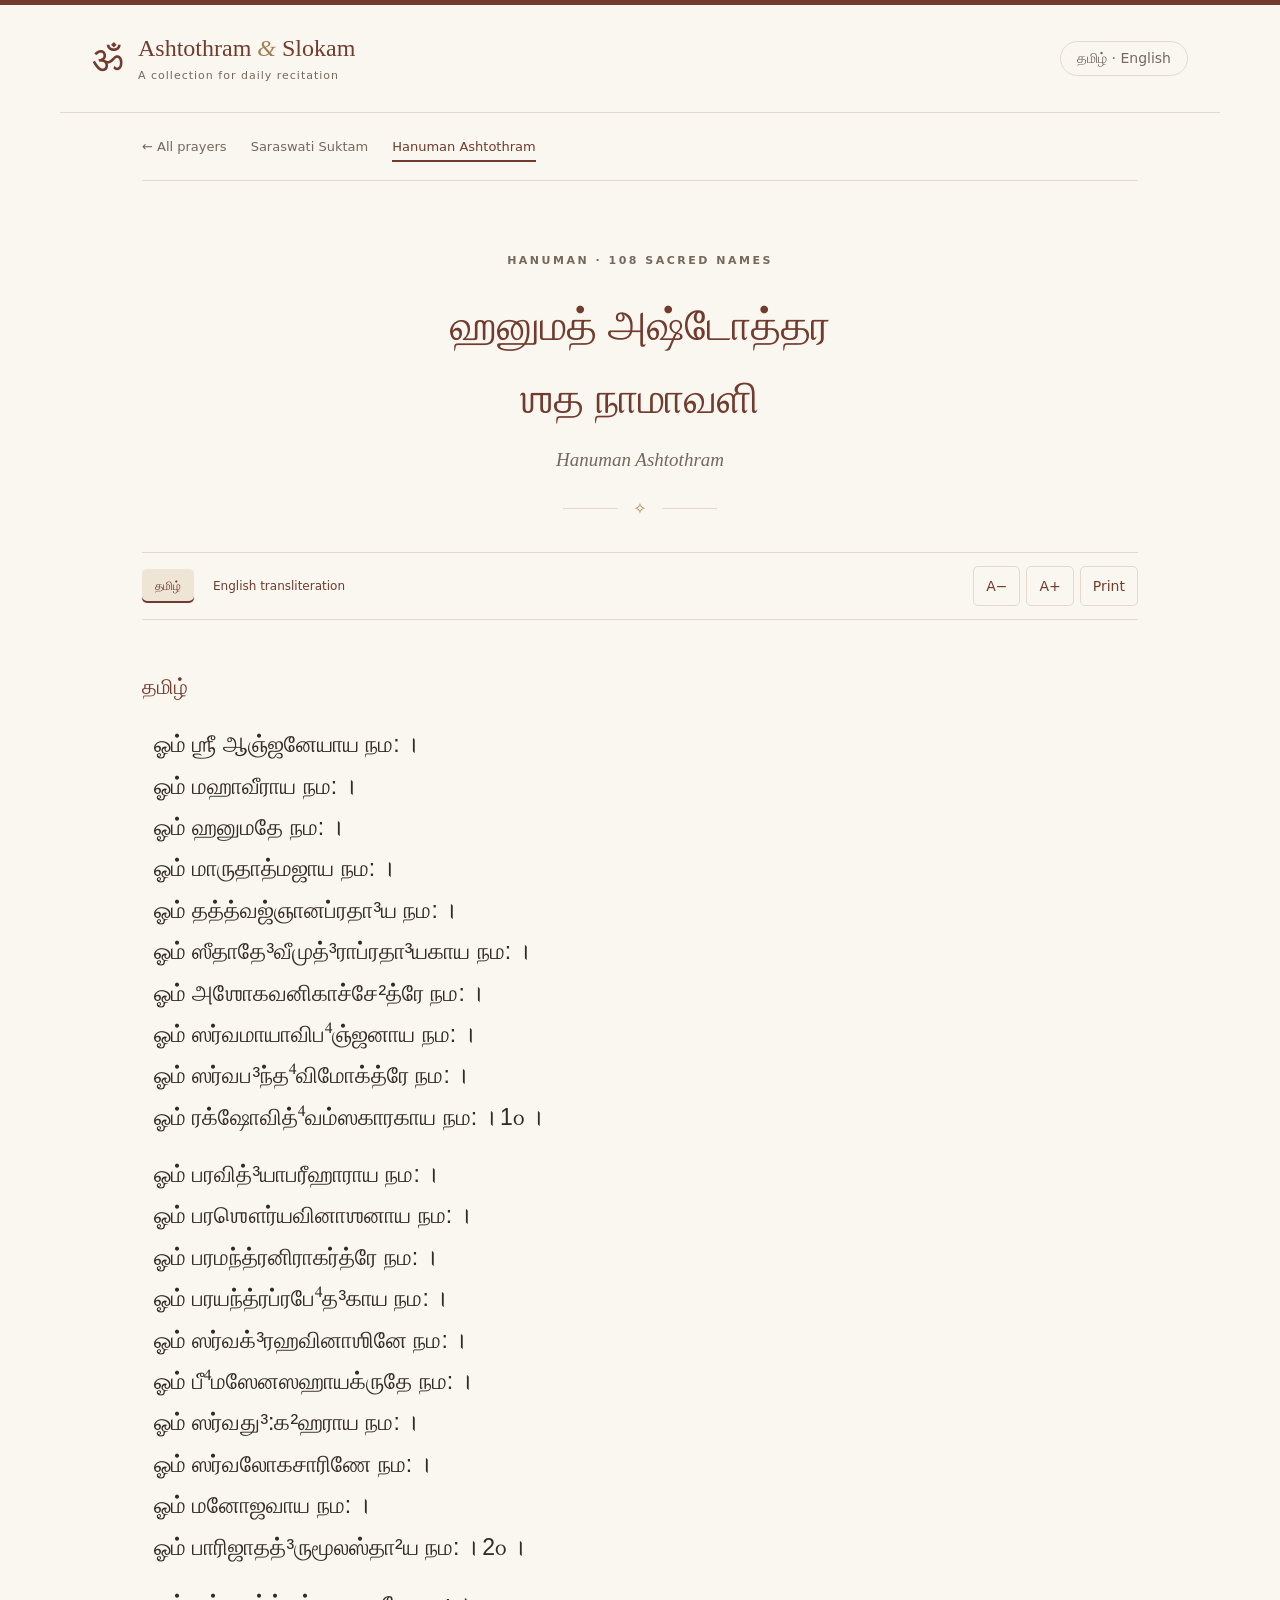
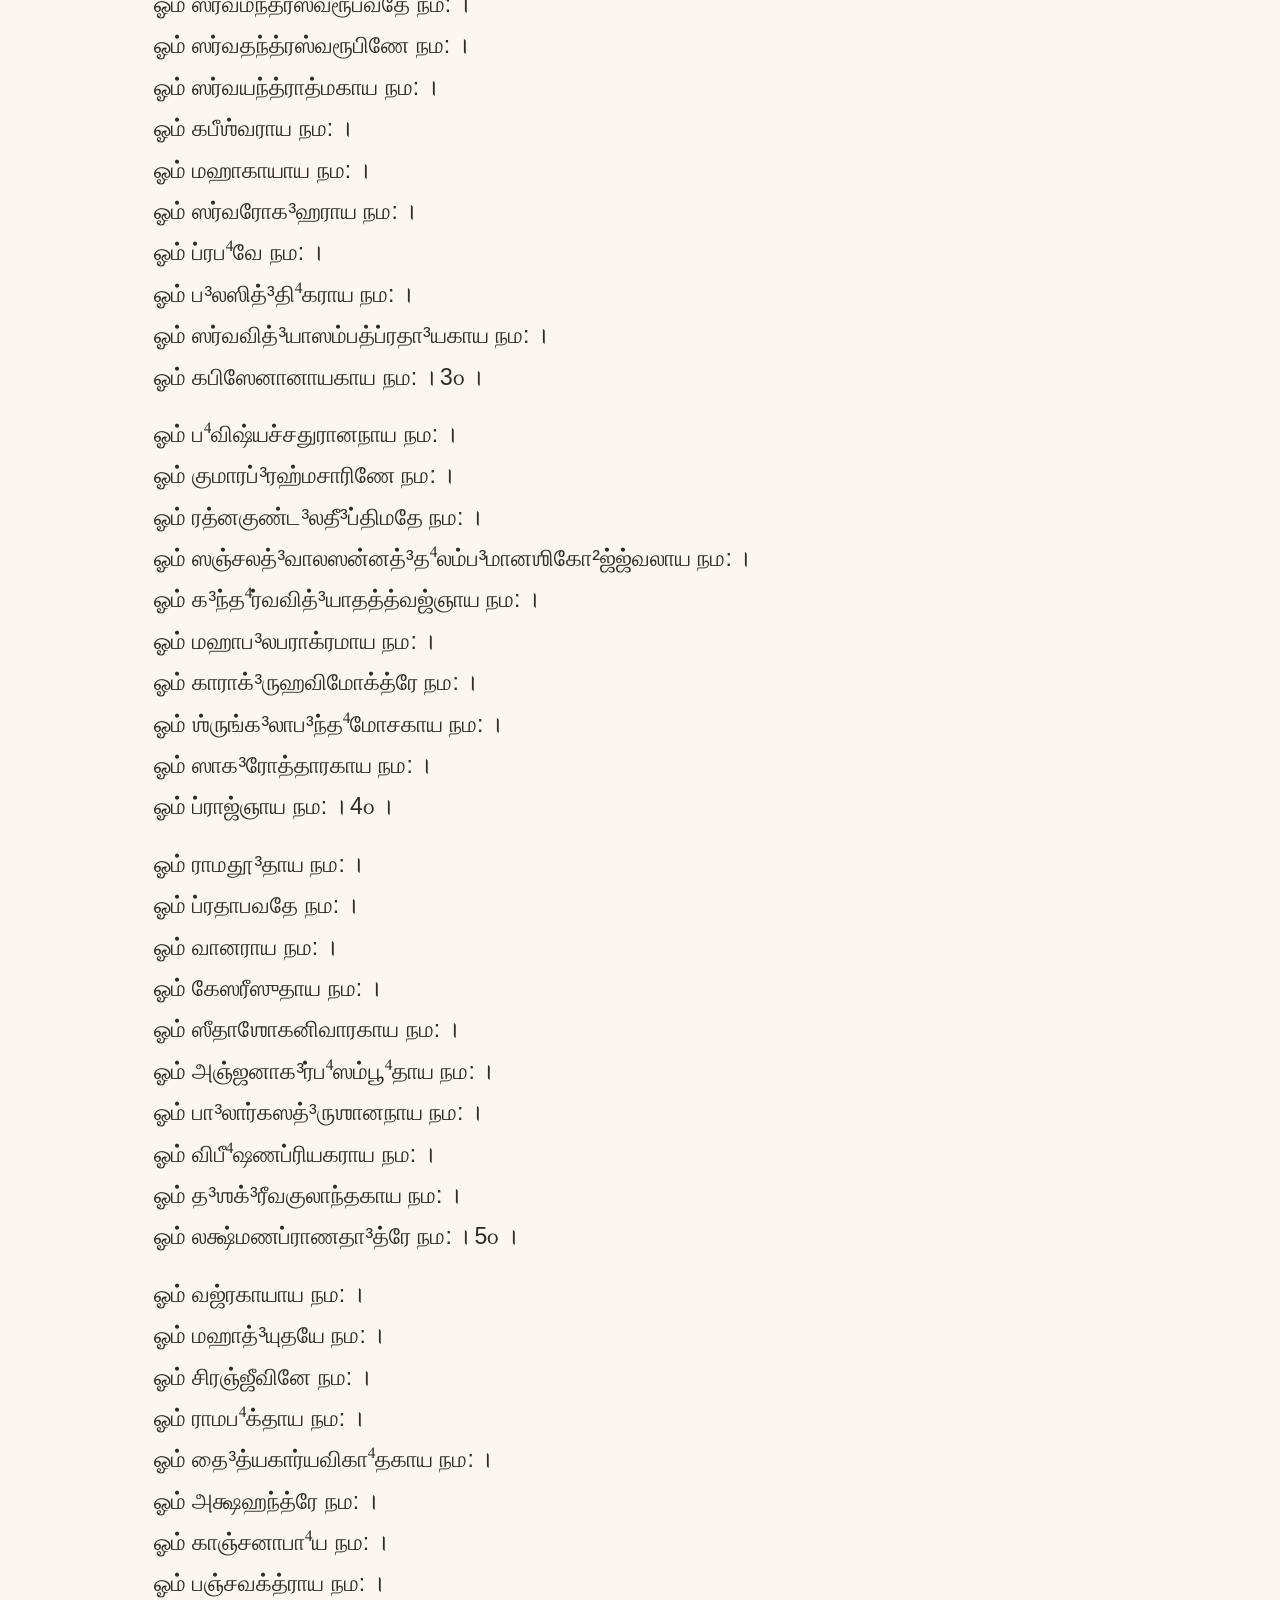
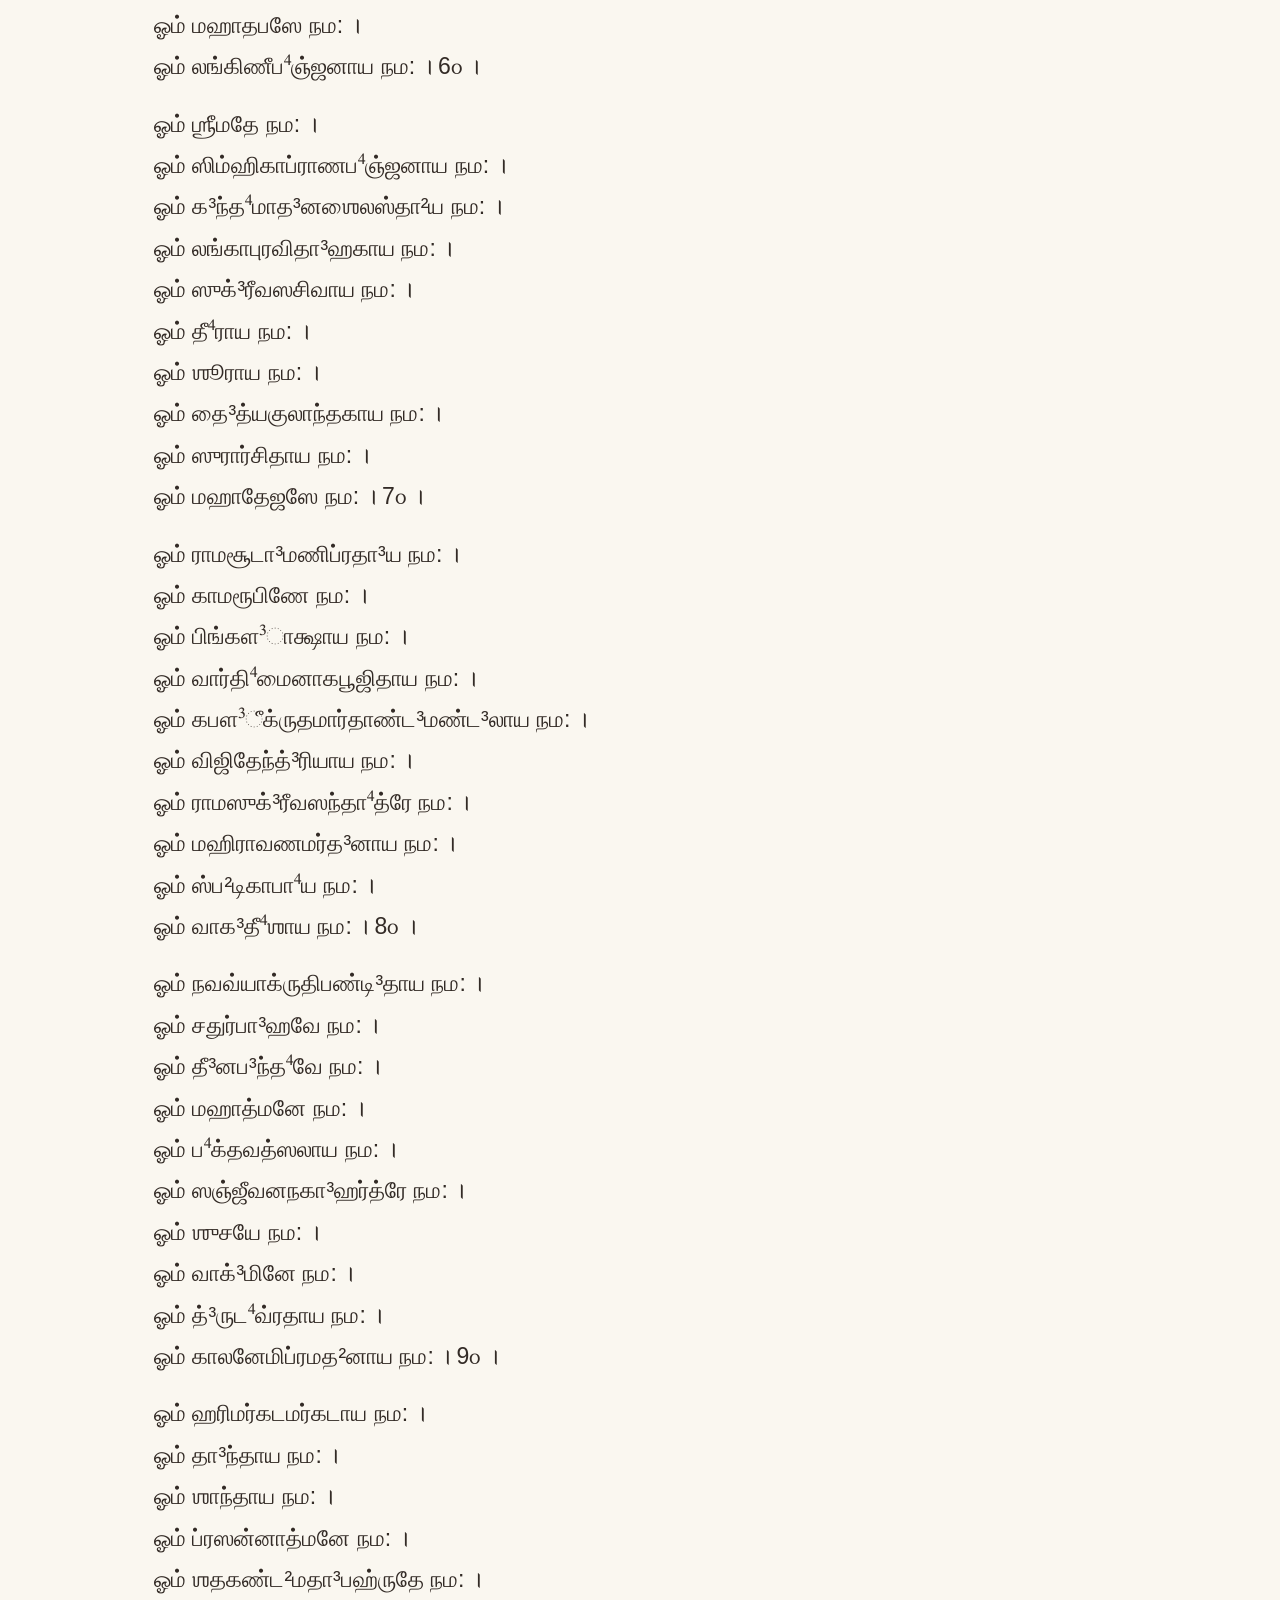
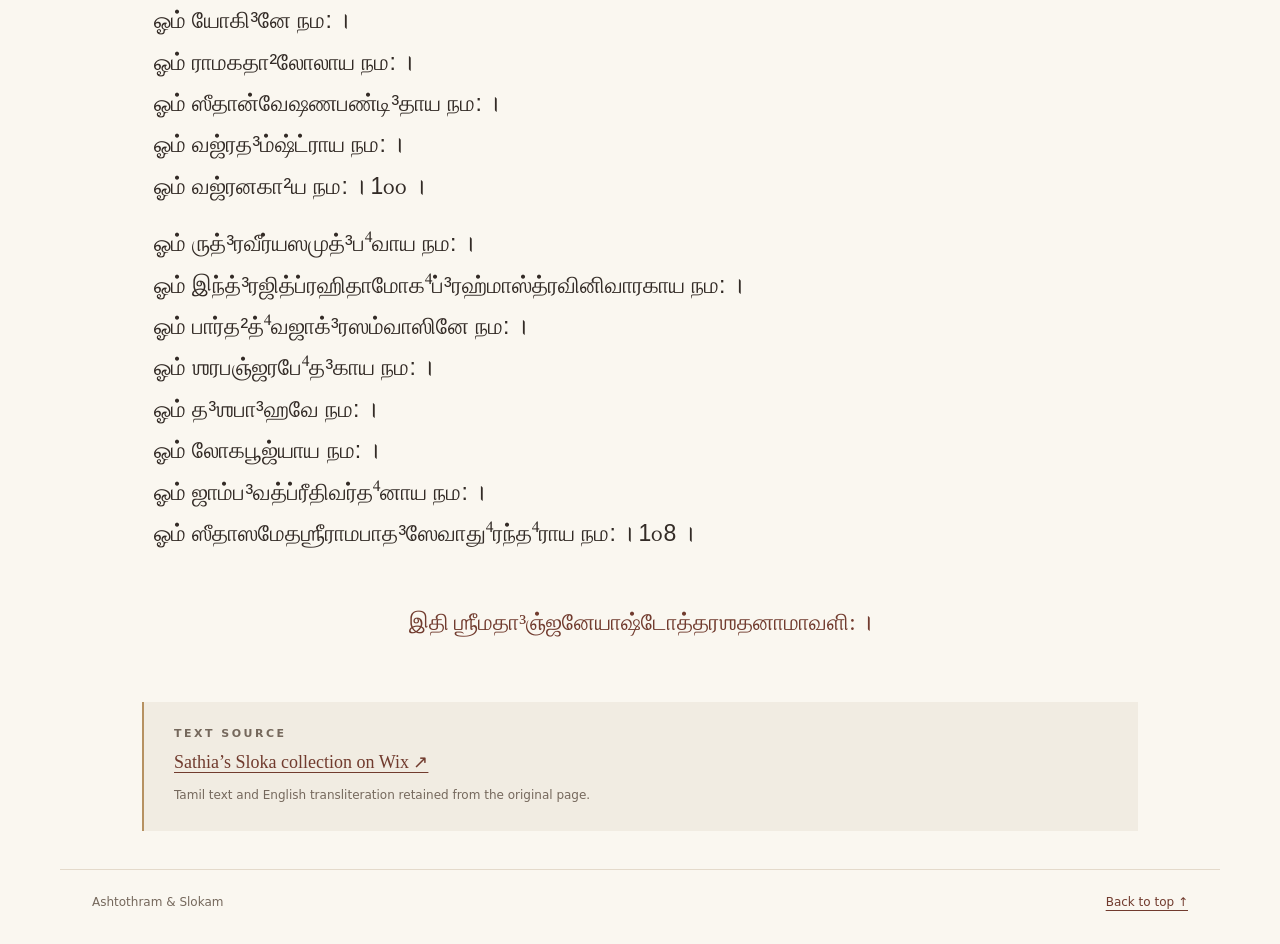
==== commit bafa8f83: "Make Ashtothram reading compact and switch between languages" ====
--- a/hanuman-ashtothram.html
+++ b/hanuman-ashtothram.html
@@ -6,237 +6,237 @@
 <meta name="theme-color" content="#713b2e">
 <meta name="description" content="Hanuman Ashtothram: 108 sacred names in Tamil and English transliteration, from Sathia’s Sloka collection.">
 <title>Hanuman Ashtothram · Ashtothram & Slokam</title>
-<link rel="stylesheet" href="style.css">
-<script src="script.js" defer></script>
+<link rel="stylesheet" href="style.css?v=compact-1">
+<script src="script.js?v=compact-1" defer></script>
 </head>
-<body id="top">
+<body id="top" class="ashtothram-page">
 <a class="skip" href="#hymn">Skip to hymn</a>
 <header class="site-header"><a class="brand" href="./" lang="en"><span class="emblem" aria-hidden="true">ॐ</span><span>Ashtothram <i>&</i> Slokam<small>A collection for daily recitation</small></span></a><span class="language">தமிழ் · English</span></header>
 <main>
 <nav class="collection-nav" aria-label="Prayer collection" lang="en"><a href="./">← All prayers</a><a href="saraswati-suktam.html">Saraswati Suktam</a><a href="hanuman-ashtothram.html" aria-current="page">Hanuman Ashtothram</a></nav>
 <div class="intro"><p class="eyebrow" lang="en">HANUMAN · 108 SACRED NAMES</p><h1>ஹனுமத் அஷ்டோத்தர<br>ஶத நாமாவளி</h1><p class="english-title" lang="en">Hanuman Ashtothram</p><div class="ornament" aria-hidden="true"><span></span>✧<span></span></div></div>
-<div class="reading-bar" lang="en"><nav aria-label="Reading language"><a href="#tamil">தமிழ்</a> · <a href="#english">English transliteration</a></nav><div class="controls" hidden><button id="smaller" aria-label="Decrease text size">A−</button><button id="larger" aria-label="Increase text size">A+</button><button id="print">Print</button></div></div>
+<div class="reading-bar" lang="en"><nav class="language-switch" aria-label="Reading language"><a href="#tamil">தமிழ்</a><a href="#english">English transliteration</a></nav><div class="controls" hidden><button id="smaller" aria-label="Decrease text size">A−</button><button id="larger" aria-label="Increase text size">A+</button><button id="print">Print</button></div></div>
 <article id="hymn" tabindex="-1" aria-label="Hanuman Ashtothram">
 <section id="tamil" aria-labelledby="tamil-title"><h2 id="tamil-title" class="section-title">தமிழ்</h2><ol class="names">
-<li id="name-1"><a class="verse-number" href="#name-1" aria-label="Name 1">001</a><p class="mantra">ஓம் ஶ்ரீ ஆஞ்ஜனேயாய நம: ।</p></li>
-<li id="name-2"><a class="verse-number" href="#name-2" aria-label="Name 2">002</a><p class="mantra">ஓம் மஹாவீராய நம: ।</p></li>
-<li id="name-3"><a class="verse-number" href="#name-3" aria-label="Name 3">003</a><p class="mantra">ஓம் ஹனுமதே நம: ।</p></li>
-<li id="name-4"><a class="verse-number" href="#name-4" aria-label="Name 4">004</a><p class="mantra">ஓம் மாருதாத்மஜாய நம: ।</p></li>
-<li id="name-5"><a class="verse-number" href="#name-5" aria-label="Name 5">005</a><p class="mantra">ஓம் தத்த்வஜ்ஞானப்ரதா³ய நம: ।</p></li>
-<li id="name-6"><a class="verse-number" href="#name-6" aria-label="Name 6">006</a><p class="mantra">ஓம் ஸீதாதே³வீமுத்³ராப்ரதா³யகாய நம: ।</p></li>
-<li id="name-7"><a class="verse-number" href="#name-7" aria-label="Name 7">007</a><p class="mantra">ஓம் அஶோகவனிகாச்சே²த்ரே நம: ।</p></li>
-<li id="name-8"><a class="verse-number" href="#name-8" aria-label="Name 8">008</a><p class="mantra">ஓம் ஸர்வமாயாவிப⁴ஞ்ஜனாய நம: ।</p></li>
-<li id="name-9"><a class="verse-number" href="#name-9" aria-label="Name 9">009</a><p class="mantra">ஓம் ஸர்வப³ந்த⁴விமோக்த்ரே நம: ।</p></li>
-<li id="name-10"><a class="verse-number" href="#name-10" aria-label="Name 10">010</a><p class="mantra">ஓம் ரக்ஷோவித்⁴வம்ஸகாரகாய நம: । 1௦ ।</p></li>
-<li id="name-11"><a class="verse-number" href="#name-11" aria-label="Name 11">011</a><p class="mantra">ஓம் பரவித்³யாபரீஹாராய நம: ।</p></li>
-<li id="name-12"><a class="verse-number" href="#name-12" aria-label="Name 12">012</a><p class="mantra">ஓம் பரஶௌர்யவினாஶனாய நம: ।</p></li>
-<li id="name-13"><a class="verse-number" href="#name-13" aria-label="Name 13">013</a><p class="mantra">ஓம் பரமந்த்ரனிராகர்த்ரே நம: ।</p></li>
-<li id="name-14"><a class="verse-number" href="#name-14" aria-label="Name 14">014</a><p class="mantra">ஓம் பரயந்த்ரப்ரபே⁴த³காய நம: ।</p></li>
-<li id="name-15"><a class="verse-number" href="#name-15" aria-label="Name 15">015</a><p class="mantra">ஓம் ஸர்வக்³ரஹவினாஶினே நம: ।</p></li>
-<li id="name-16"><a class="verse-number" href="#name-16" aria-label="Name 16">016</a><p class="mantra">ஓம் பீ⁴மஸேனஸஹாயக்ருதே நம: ।</p></li>
-<li id="name-17"><a class="verse-number" href="#name-17" aria-label="Name 17">017</a><p class="mantra">ஓம் ஸர்வது³:க²ஹராய நம: ।</p></li>
-<li id="name-18"><a class="verse-number" href="#name-18" aria-label="Name 18">018</a><p class="mantra">ஓம் ஸர்வலோகசாரிணே நம: ।</p></li>
-<li id="name-19"><a class="verse-number" href="#name-19" aria-label="Name 19">019</a><p class="mantra">ஓம் மனோஜவாய நம: ।</p></li>
-<li id="name-20"><a class="verse-number" href="#name-20" aria-label="Name 20">020</a><p class="mantra">ஓம் பாரிஜாதத்³ருமூலஸ்தா²ய நம: । 2௦ ।</p></li>
-<li id="name-21"><a class="verse-number" href="#name-21" aria-label="Name 21">021</a><p class="mantra">ஓம் ஸர்வமந்த்ரஸ்வரூபவதே நம: ।</p></li>
-<li id="name-22"><a class="verse-number" href="#name-22" aria-label="Name 22">022</a><p class="mantra">ஓம் ஸர்வதந்த்ரஸ்வரூபிணே நம: ।</p></li>
-<li id="name-23"><a class="verse-number" href="#name-23" aria-label="Name 23">023</a><p class="mantra">ஓம் ஸர்வயந்த்ராத்மகாய நம: ।</p></li>
-<li id="name-24"><a class="verse-number" href="#name-24" aria-label="Name 24">024</a><p class="mantra">ஓம் கபீஶ்வராய நம: ।</p></li>
-<li id="name-25"><a class="verse-number" href="#name-25" aria-label="Name 25">025</a><p class="mantra">ஓம் மஹாகாயாய நம: ।</p></li>
-<li id="name-26"><a class="verse-number" href="#name-26" aria-label="Name 26">026</a><p class="mantra">ஓம் ஸர்வரோக³ஹராய நம: ।</p></li>
-<li id="name-27"><a class="verse-number" href="#name-27" aria-label="Name 27">027</a><p class="mantra">ஓம் ப்ரப⁴வே நம: ।</p></li>
-<li id="name-28"><a class="verse-number" href="#name-28" aria-label="Name 28">028</a><p class="mantra">ஓம் ப³லஸித்³தி⁴கராய நம: ।</p></li>
-<li id="name-29"><a class="verse-number" href="#name-29" aria-label="Name 29">029</a><p class="mantra">ஓம் ஸர்வவித்³யாஸம்பத்ப்ரதா³யகாய நம: ।</p></li>
-<li id="name-30"><a class="verse-number" href="#name-30" aria-label="Name 30">030</a><p class="mantra">ஓம் கபிஸேனானாயகாய நம: । 3௦ ।</p></li>
-<li id="name-31"><a class="verse-number" href="#name-31" aria-label="Name 31">031</a><p class="mantra">ஓம் ப⁴விஷ்யச்சதுரானநாய நம: ।</p></li>
-<li id="name-32"><a class="verse-number" href="#name-32" aria-label="Name 32">032</a><p class="mantra">ஓம் குமாரப்³ரஹ்மசாரிணே நம: ।</p></li>
-<li id="name-33"><a class="verse-number" href="#name-33" aria-label="Name 33">033</a><p class="mantra">ஓம் ரத்னகுண்ட³லதீ³ப்திமதே நம: ।</p></li>
-<li id="name-34"><a class="verse-number" href="#name-34" aria-label="Name 34">034</a><p class="mantra">ஓம் ஸஞ்சலத்³வாலஸன்னத்³த⁴லம்ப³மானஶிகோ²ஜ்ஜ்வலாய நம: ।</p></li>
-<li id="name-35"><a class="verse-number" href="#name-35" aria-label="Name 35">035</a><p class="mantra">ஓம் க³ந்த⁴ர்வவித்³யாதத்த்வஜ்ஞாய நம: ।</p></li>
-<li id="name-36"><a class="verse-number" href="#name-36" aria-label="Name 36">036</a><p class="mantra">ஓம் மஹாப³லபராக்ரமாய நம: ।</p></li>
-<li id="name-37"><a class="verse-number" href="#name-37" aria-label="Name 37">037</a><p class="mantra">ஓம் காராக்³ருஹவிமோக்த்ரே நம: ।</p></li>
-<li id="name-38"><a class="verse-number" href="#name-38" aria-label="Name 38">038</a><p class="mantra">ஓம் ஶ்ருங்க³லாப³ந்த⁴மோசகாய நம: ।</p></li>
-<li id="name-39"><a class="verse-number" href="#name-39" aria-label="Name 39">039</a><p class="mantra">ஓம் ஸாக³ரோத்தாரகாய நம: ।</p></li>
-<li id="name-40"><a class="verse-number" href="#name-40" aria-label="Name 40">040</a><p class="mantra">ஓம் ப்ராஜ்ஞாய நம: । 4௦ ।</p></li>
-<li id="name-41"><a class="verse-number" href="#name-41" aria-label="Name 41">041</a><p class="mantra">ஓம் ராமதூ³தாய நம: ।</p></li>
-<li id="name-42"><a class="verse-number" href="#name-42" aria-label="Name 42">042</a><p class="mantra">ஓம் ப்ரதாபவதே நம: ।</p></li>
-<li id="name-43"><a class="verse-number" href="#name-43" aria-label="Name 43">043</a><p class="mantra">ஓம் வானராய நம: ।</p></li>
-<li id="name-44"><a class="verse-number" href="#name-44" aria-label="Name 44">044</a><p class="mantra">ஓம் கேஸரீஸுதாய நம: ।</p></li>
-<li id="name-45"><a class="verse-number" href="#name-45" aria-label="Name 45">045</a><p class="mantra">ஓம் ஸீதாஶோகனிவாரகாய நம: ।</p></li>
-<li id="name-46"><a class="verse-number" href="#name-46" aria-label="Name 46">046</a><p class="mantra">ஓம் அஞ்ஜனாக³ர்ப⁴ஸம்பூ⁴தாய நம: ।</p></li>
-<li id="name-47"><a class="verse-number" href="#name-47" aria-label="Name 47">047</a><p class="mantra">ஓம் பா³லார்கஸத்³ருஶானநாய நம: ।</p></li>
-<li id="name-48"><a class="verse-number" href="#name-48" aria-label="Name 48">048</a><p class="mantra">ஓம் விபீ⁴ஷணப்ரியகராய நம: ।</p></li>
-<li id="name-49"><a class="verse-number" href="#name-49" aria-label="Name 49">049</a><p class="mantra">ஓம் த³ஶக்³ரீவகுலாந்தகாய நம: ।</p></li>
-<li id="name-50"><a class="verse-number" href="#name-50" aria-label="Name 50">050</a><p class="mantra">ஓம் லக்ஷ்மணப்ராணதா³த்ரே நம: । 5௦ ।</p></li>
-<li id="name-51"><a class="verse-number" href="#name-51" aria-label="Name 51">051</a><p class="mantra">ஓம் வஜ்ரகாயாய நம: ।</p></li>
-<li id="name-52"><a class="verse-number" href="#name-52" aria-label="Name 52">052</a><p class="mantra">ஓம் மஹாத்³யுதயே நம: ।</p></li>
-<li id="name-53"><a class="verse-number" href="#name-53" aria-label="Name 53">053</a><p class="mantra">ஓம் சிரஞ்ஜீவினே நம: ।</p></li>
-<li id="name-54"><a class="verse-number" href="#name-54" aria-label="Name 54">054</a><p class="mantra">ஓம் ராமப⁴க்தாய நம: ।</p></li>
-<li id="name-55"><a class="verse-number" href="#name-55" aria-label="Name 55">055</a><p class="mantra">ஓம் தை³த்யகார்யவிகா⁴தகாய நம: ।</p></li>
-<li id="name-56"><a class="verse-number" href="#name-56" aria-label="Name 56">056</a><p class="mantra">ஓம் அக்ஷஹந்த்ரே நம: ।</p></li>
-<li id="name-57"><a class="verse-number" href="#name-57" aria-label="Name 57">057</a><p class="mantra">ஓம் காஞ்சனாபா⁴ய நம: ।</p></li>
-<li id="name-58"><a class="verse-number" href="#name-58" aria-label="Name 58">058</a><p class="mantra">ஓம் பஞ்சவக்த்ராய நம: ।</p></li>
-<li id="name-59"><a class="verse-number" href="#name-59" aria-label="Name 59">059</a><p class="mantra">ஓம் மஹாதபஸே நம: ।</p></li>
-<li id="name-60"><a class="verse-number" href="#name-60" aria-label="Name 60">060</a><p class="mantra">ஓம் லங்கிணீப⁴ஞ்ஜனாய நம: । 6௦ ।</p></li>
-<li id="name-61"><a class="verse-number" href="#name-61" aria-label="Name 61">061</a><p class="mantra">ஓம் ஶ்ரீமதே நம: ।</p></li>
-<li id="name-62"><a class="verse-number" href="#name-62" aria-label="Name 62">062</a><p class="mantra">ஓம் ஸிம்ஹிகாப்ராணப⁴ஞ்ஜனாய நம: ।</p></li>
-<li id="name-63"><a class="verse-number" href="#name-63" aria-label="Name 63">063</a><p class="mantra">ஓம் க³ந்த⁴மாத³னஶைலஸ்தா²ய நம: ।</p></li>
-<li id="name-64"><a class="verse-number" href="#name-64" aria-label="Name 64">064</a><p class="mantra">ஓம் லங்காபுரவிதா³ஹகாய நம: ।</p></li>
-<li id="name-65"><a class="verse-number" href="#name-65" aria-label="Name 65">065</a><p class="mantra">ஓம் ஸுக்³ரீவஸசிவாய நம: ।</p></li>
-<li id="name-66"><a class="verse-number" href="#name-66" aria-label="Name 66">066</a><p class="mantra">ஓம் தீ⁴ராய நம: ।</p></li>
-<li id="name-67"><a class="verse-number" href="#name-67" aria-label="Name 67">067</a><p class="mantra">ஓம் ஶூராய நம: ।</p></li>
-<li id="name-68"><a class="verse-number" href="#name-68" aria-label="Name 68">068</a><p class="mantra">ஓம் தை³த்யகுலாந்தகாய நம: ।</p></li>
-<li id="name-69"><a class="verse-number" href="#name-69" aria-label="Name 69">069</a><p class="mantra">ஓம் ஸுரார்சிதாய நம: ।</p></li>
-<li id="name-70"><a class="verse-number" href="#name-70" aria-label="Name 70">070</a><p class="mantra">ஓம் மஹாதேஜஸே நம: । 7௦ ।</p></li>
-<li id="name-71"><a class="verse-number" href="#name-71" aria-label="Name 71">071</a><p class="mantra">ஓம் ராமசூடா³மணிப்ரதா³ய நம: ।</p></li>
-<li id="name-72"><a class="verse-number" href="#name-72" aria-label="Name 72">072</a><p class="mantra">ஓம் காமரூபிணே நம: ।</p></li>
-<li id="name-73"><a class="verse-number" href="#name-73" aria-label="Name 73">073</a><p class="mantra">ஓம் பிங்கள³ாக்ஷாய நம: ।</p></li>
-<li id="name-74"><a class="verse-number" href="#name-74" aria-label="Name 74">074</a><p class="mantra">ஓம் வார்தி⁴மைனாகபூஜிதாய நம: ।</p></li>
-<li id="name-75"><a class="verse-number" href="#name-75" aria-label="Name 75">075</a><p class="mantra">ஓம் கபள³ீக்ருதமார்தாண்ட³மண்ட³லாய நம: ।</p></li>
-<li id="name-76"><a class="verse-number" href="#name-76" aria-label="Name 76">076</a><p class="mantra">ஓம் விஜிதேந்த்³ரியாய நம: ।</p></li>
-<li id="name-77"><a class="verse-number" href="#name-77" aria-label="Name 77">077</a><p class="mantra">ஓம் ராமஸுக்³ரீவஸந்தா⁴த்ரே நம: ।</p></li>
-<li id="name-78"><a class="verse-number" href="#name-78" aria-label="Name 78">078</a><p class="mantra">ஓம் மஹிராவணமர்த³னாய நம: ।</p></li>
-<li id="name-79"><a class="verse-number" href="#name-79" aria-label="Name 79">079</a><p class="mantra">ஓம் ஸ்ப²டிகாபா⁴ய நம: ।</p></li>
-<li id="name-80"><a class="verse-number" href="#name-80" aria-label="Name 80">080</a><p class="mantra">ஓம் வாக³தீ⁴ஶாய நம: । 8௦ ।</p></li>
-<li id="name-81"><a class="verse-number" href="#name-81" aria-label="Name 81">081</a><p class="mantra">ஓம் நவவ்யாக்ருதிபண்டி³தாய நம: ।</p></li>
-<li id="name-82"><a class="verse-number" href="#name-82" aria-label="Name 82">082</a><p class="mantra">ஓம் சதுர்பா³ஹவே நம: ।</p></li>
-<li id="name-83"><a class="verse-number" href="#name-83" aria-label="Name 83">083</a><p class="mantra">ஓம் தீ³னப³ந்த⁴வே நம: ।</p></li>
-<li id="name-84"><a class="verse-number" href="#name-84" aria-label="Name 84">084</a><p class="mantra">ஓம் மஹாத்மனே நம: ।</p></li>
-<li id="name-85"><a class="verse-number" href="#name-85" aria-label="Name 85">085</a><p class="mantra">ஓம் ப⁴க்தவத்ஸலாய நம: ।</p></li>
-<li id="name-86"><a class="verse-number" href="#name-86" aria-label="Name 86">086</a><p class="mantra">ஓம் ஸஞ்ஜீவனநகா³ஹர்த்ரே நம: ।</p></li>
-<li id="name-87"><a class="verse-number" href="#name-87" aria-label="Name 87">087</a><p class="mantra">ஓம் ஶுசயே நம: ।</p></li>
-<li id="name-88"><a class="verse-number" href="#name-88" aria-label="Name 88">088</a><p class="mantra">ஓம் வாக்³மினே நம: ।</p></li>
-<li id="name-89"><a class="verse-number" href="#name-89" aria-label="Name 89">089</a><p class="mantra">ஓம் த்³ருட⁴வ்ரதாய நம: ।</p></li>
-<li id="name-90"><a class="verse-number" href="#name-90" aria-label="Name 90">090</a><p class="mantra">ஓம் காலனேமிப்ரமத²னாய நம: । 9௦ ।</p></li>
-<li id="name-91"><a class="verse-number" href="#name-91" aria-label="Name 91">091</a><p class="mantra">ஓம் ஹரிமர்கடமர்கடாய நம: ।</p></li>
-<li id="name-92"><a class="verse-number" href="#name-92" aria-label="Name 92">092</a><p class="mantra">ஓம் தா³ந்தாய நம: ।</p></li>
-<li id="name-93"><a class="verse-number" href="#name-93" aria-label="Name 93">093</a><p class="mantra">ஓம் ஶாந்தாய நம: ।</p></li>
-<li id="name-94"><a class="verse-number" href="#name-94" aria-label="Name 94">094</a><p class="mantra">ஓம் ப்ரஸன்னாத்மனே நம: ।</p></li>
-<li id="name-95"><a class="verse-number" href="#name-95" aria-label="Name 95">095</a><p class="mantra">ஓம் ஶதகண்ட²மதா³பஹ்ருதே நம: ।</p></li>
-<li id="name-96"><a class="verse-number" href="#name-96" aria-label="Name 96">096</a><p class="mantra">ஓம் யோகி³னே நம: ।</p></li>
-<li id="name-97"><a class="verse-number" href="#name-97" aria-label="Name 97">097</a><p class="mantra">ஓம் ராமகதா²லோலாய நம: ।</p></li>
-<li id="name-98"><a class="verse-number" href="#name-98" aria-label="Name 98">098</a><p class="mantra">ஓம் ஸீதான்வேஷணபண்டி³தாய நம: ।</p></li>
-<li id="name-99"><a class="verse-number" href="#name-99" aria-label="Name 99">099</a><p class="mantra">ஓம் வஜ்ரத³ம்ஷ்ட்ராய நம: ।</p></li>
-<li id="name-100"><a class="verse-number" href="#name-100" aria-label="Name 100">100</a><p class="mantra">ஓம் வஜ்ரனகா²ய நம: । 1௦௦ ।</p></li>
-<li id="name-101"><a class="verse-number" href="#name-101" aria-label="Name 101">101</a><p class="mantra">ஓம் ருத்³ரவீர்யஸமுத்³ப⁴வாய நம: ।</p></li>
-<li id="name-102"><a class="verse-number" href="#name-102" aria-label="Name 102">102</a><p class="mantra">ஓம் இந்த்³ரஜித்ப்ரஹிதாமோக⁴ப்³ரஹ்மாஸ்த்ரவினிவாரகாய நம: ।</p></li>
-<li id="name-103"><a class="verse-number" href="#name-103" aria-label="Name 103">103</a><p class="mantra">ஓம் பார்த²த்⁴வஜாக்³ரஸம்வாஸினே நம: ।</p></li>
-<li id="name-104"><a class="verse-number" href="#name-104" aria-label="Name 104">104</a><p class="mantra">ஓம் ஶரபஞ்ஜரபே⁴த³காய நம: ।</p></li>
-<li id="name-105"><a class="verse-number" href="#name-105" aria-label="Name 105">105</a><p class="mantra">ஓம் த³ஶபா³ஹவே நம: ।</p></li>
-<li id="name-106"><a class="verse-number" href="#name-106" aria-label="Name 106">106</a><p class="mantra">ஓம் லோகபூஜ்யாய நம: ।</p></li>
-<li id="name-107"><a class="verse-number" href="#name-107" aria-label="Name 107">107</a><p class="mantra">ஓம் ஜாம்ப³வத்ப்ரீதிவர்த⁴னாய நம: ।</p></li>
-<li id="name-108"><a class="verse-number" href="#name-108" aria-label="Name 108">108</a><p class="mantra">ஓம் ஸீதாஸமேதஶ்ரீராமபாத³ஸேவாது⁴ரந்த⁴ராய நம: । 1௦8 ।</p></li>
+<li id="name-1"><p class="mantra">ஓம் ஶ்ரீ ஆஞ்ஜனேயாய நம: ।</p></li>
+<li id="name-2"><p class="mantra">ஓம் மஹாவீராய நம: ।</p></li>
+<li id="name-3"><p class="mantra">ஓம் ஹனுமதே நம: ।</p></li>
+<li id="name-4"><p class="mantra">ஓம் மாருதாத்மஜாய நம: ।</p></li>
+<li id="name-5"><p class="mantra">ஓம் தத்த்வஜ்ஞானப்ரதா³ய நம: ।</p></li>
+<li id="name-6"><p class="mantra">ஓம் ஸீதாதே³வீமுத்³ராப்ரதா³யகாய நம: ।</p></li>
+<li id="name-7"><p class="mantra">ஓம் அஶோகவனிகாச்சே²த்ரே நம: ।</p></li>
+<li id="name-8"><p class="mantra">ஓம் ஸர்வமாயாவிப⁴ஞ்ஜனாய நம: ।</p></li>
+<li id="name-9"><p class="mantra">ஓம் ஸர்வப³ந்த⁴விமோக்த்ரே நம: ।</p></li>
+<li id="name-10"><p class="mantra">ஓம் ரக்ஷோவித்⁴வம்ஸகாரகாய நம: । 1௦ ।</p></li>
+<li id="name-11"><p class="mantra">ஓம் பரவித்³யாபரீஹாராய நம: ।</p></li>
+<li id="name-12"><p class="mantra">ஓம் பரஶௌர்யவினாஶனாய நம: ।</p></li>
+<li id="name-13"><p class="mantra">ஓம் பரமந்த்ரனிராகர்த்ரே நம: ।</p></li>
+<li id="name-14"><p class="mantra">ஓம் பரயந்த்ரப்ரபே⁴த³காய நம: ।</p></li>
+<li id="name-15"><p class="mantra">ஓம் ஸர்வக்³ரஹவினாஶினே நம: ।</p></li>
+<li id="name-16"><p class="mantra">ஓம் பீ⁴மஸேனஸஹாயக்ருதே நம: ।</p></li>
+<li id="name-17"><p class="mantra">ஓம் ஸர்வது³:க²ஹராய நம: ।</p></li>
+<li id="name-18"><p class="mantra">ஓம் ஸர்வலோகசாரிணே நம: ।</p></li>
+<li id="name-19"><p class="mantra">ஓம் மனோஜவாய நம: ।</p></li>
+<li id="name-20"><p class="mantra">ஓம் பாரிஜாதத்³ருமூலஸ்தா²ய நம: । 2௦ ।</p></li>
+<li id="name-21"><p class="mantra">ஓம் ஸர்வமந்த்ரஸ்வரூபவதே நம: ।</p></li>
+<li id="name-22"><p class="mantra">ஓம் ஸர்வதந்த்ரஸ்வரூபிணே நம: ।</p></li>
+<li id="name-23"><p class="mantra">ஓம் ஸர்வயந்த்ராத்மகாய நம: ।</p></li>
+<li id="name-24"><p class="mantra">ஓம் கபீஶ்வராய நம: ।</p></li>
+<li id="name-25"><p class="mantra">ஓம் மஹாகாயாய நம: ।</p></li>
+<li id="name-26"><p class="mantra">ஓம் ஸர்வரோக³ஹராய நம: ।</p></li>
+<li id="name-27"><p class="mantra">ஓம் ப்ரப⁴வே நம: ।</p></li>
+<li id="name-28"><p class="mantra">ஓம் ப³லஸித்³தி⁴கராய நம: ।</p></li>
+<li id="name-29"><p class="mantra">ஓம் ஸர்வவித்³யாஸம்பத்ப்ரதா³யகாய நம: ।</p></li>
+<li id="name-30"><p class="mantra">ஓம் கபிஸேனானாயகாய நம: । 3௦ ।</p></li>
+<li id="name-31"><p class="mantra">ஓம் ப⁴விஷ்யச்சதுரானநாய நம: ।</p></li>
+<li id="name-32"><p class="mantra">ஓம் குமாரப்³ரஹ்மசாரிணே நம: ।</p></li>
+<li id="name-33"><p class="mantra">ஓம் ரத்னகுண்ட³லதீ³ப்திமதே நம: ।</p></li>
+<li id="name-34"><p class="mantra">ஓம் ஸஞ்சலத்³வாலஸன்னத்³த⁴லம்ப³மானஶிகோ²ஜ்ஜ்வலாய நம: ।</p></li>
+<li id="name-35"><p class="mantra">ஓம் க³ந்த⁴ர்வவித்³யாதத்த்வஜ்ஞாய நம: ।</p></li>
+<li id="name-36"><p class="mantra">ஓம் மஹாப³லபராக்ரமாய நம: ।</p></li>
+<li id="name-37"><p class="mantra">ஓம் காராக்³ருஹவிமோக்த்ரே நம: ।</p></li>
+<li id="name-38"><p class="mantra">ஓம் ஶ்ருங்க³லாப³ந்த⁴மோசகாய நம: ।</p></li>
+<li id="name-39"><p class="mantra">ஓம் ஸாக³ரோத்தாரகாய நம: ।</p></li>
+<li id="name-40"><p class="mantra">ஓம் ப்ராஜ்ஞாய நம: । 4௦ ।</p></li>
+<li id="name-41"><p class="mantra">ஓம் ராமதூ³தாய நம: ।</p></li>
+<li id="name-42"><p class="mantra">ஓம் ப்ரதாபவதே நம: ।</p></li>
+<li id="name-43"><p class="mantra">ஓம் வானராய நம: ।</p></li>
+<li id="name-44"><p class="mantra">ஓம் கேஸரீஸுதாய நம: ।</p></li>
+<li id="name-45"><p class="mantra">ஓம் ஸீதாஶோகனிவாரகாய நம: ।</p></li>
+<li id="name-46"><p class="mantra">ஓம் அஞ்ஜனாக³ர்ப⁴ஸம்பூ⁴தாய நம: ।</p></li>
+<li id="name-47"><p class="mantra">ஓம் பா³லார்கஸத்³ருஶானநாய நம: ।</p></li>
+<li id="name-48"><p class="mantra">ஓம் விபீ⁴ஷணப்ரியகராய நம: ।</p></li>
+<li id="name-49"><p class="mantra">ஓம் த³ஶக்³ரீவகுலாந்தகாய நம: ।</p></li>
+<li id="name-50"><p class="mantra">ஓம் லக்ஷ்மணப்ராணதா³த்ரே நம: । 5௦ ।</p></li>
+<li id="name-51"><p class="mantra">ஓம் வஜ்ரகாயாய நம: ।</p></li>
+<li id="name-52"><p class="mantra">ஓம் மஹாத்³யுதயே நம: ।</p></li>
+<li id="name-53"><p class="mantra">ஓம் சிரஞ்ஜீவினே நம: ।</p></li>
+<li id="name-54"><p class="mantra">ஓம் ராமப⁴க்தாய நம: ।</p></li>
+<li id="name-55"><p class="mantra">ஓம் தை³த்யகார்யவிகா⁴தகாய நம: ।</p></li>
+<li id="name-56"><p class="mantra">ஓம் அக்ஷஹந்த்ரே நம: ।</p></li>
+<li id="name-57"><p class="mantra">ஓம் காஞ்சனாபா⁴ய நம: ।</p></li>
+<li id="name-58"><p class="mantra">ஓம் பஞ்சவக்த்ராய நம: ।</p></li>
+<li id="name-59"><p class="mantra">ஓம் மஹாதபஸே நம: ।</p></li>
+<li id="name-60"><p class="mantra">ஓம் லங்கிணீப⁴ஞ்ஜனாய நம: । 6௦ ।</p></li>
+<li id="name-61"><p class="mantra">ஓம் ஶ்ரீமதே நம: ।</p></li>
+<li id="name-62"><p class="mantra">ஓம் ஸிம்ஹிகாப்ராணப⁴ஞ்ஜனாய நம: ।</p></li>
+<li id="name-63"><p class="mantra">ஓம் க³ந்த⁴மாத³னஶைலஸ்தா²ய நம: ।</p></li>
+<li id="name-64"><p class="mantra">ஓம் லங்காபுரவிதா³ஹகாய நம: ।</p></li>
+<li id="name-65"><p class="mantra">ஓம் ஸுக்³ரீவஸசிவாய நம: ।</p></li>
+<li id="name-66"><p class="mantra">ஓம் தீ⁴ராய நம: ।</p></li>
+<li id="name-67"><p class="mantra">ஓம் ஶூராய நம: ।</p></li>
+<li id="name-68"><p class="mantra">ஓம் தை³த்யகுலாந்தகாய நம: ।</p></li>
+<li id="name-69"><p class="mantra">ஓம் ஸுரார்சிதாய நம: ।</p></li>
+<li id="name-70"><p class="mantra">ஓம் மஹாதேஜஸே நம: । 7௦ ।</p></li>
+<li id="name-71"><p class="mantra">ஓம் ராமசூடா³மணிப்ரதா³ய நம: ।</p></li>
+<li id="name-72"><p class="mantra">ஓம் காமரூபிணே நம: ।</p></li>
+<li id="name-73"><p class="mantra">ஓம் பிங்கள³ாக்ஷாய நம: ।</p></li>
+<li id="name-74"><p class="mantra">ஓம் வார்தி⁴மைனாகபூஜிதாய நம: ।</p></li>
+<li id="name-75"><p class="mantra">ஓம் கபள³ீக்ருதமார்தாண்ட³மண்ட³லாய நம: ।</p></li>
+<li id="name-76"><p class="mantra">ஓம் விஜிதேந்த்³ரியாய நம: ।</p></li>
+<li id="name-77"><p class="mantra">ஓம் ராமஸுக்³ரீவஸந்தா⁴த்ரே நம: ।</p></li>
+<li id="name-78"><p class="mantra">ஓம் மஹிராவணமர்த³னாய நம: ।</p></li>
+<li id="name-79"><p class="mantra">ஓம் ஸ்ப²டிகாபா⁴ய நம: ।</p></li>
+<li id="name-80"><p class="mantra">ஓம் வாக³தீ⁴ஶாய நம: । 8௦ ।</p></li>
+<li id="name-81"><p class="mantra">ஓம் நவவ்யாக்ருதிபண்டி³தாய நம: ।</p></li>
+<li id="name-82"><p class="mantra">ஓம் சதுர்பா³ஹவே நம: ।</p></li>
+<li id="name-83"><p class="mantra">ஓம் தீ³னப³ந்த⁴வே நம: ।</p></li>
+<li id="name-84"><p class="mantra">ஓம் மஹாத்மனே நம: ।</p></li>
+<li id="name-85"><p class="mantra">ஓம் ப⁴க்தவத்ஸலாய நம: ।</p></li>
+<li id="name-86"><p class="mantra">ஓம் ஸஞ்ஜீவனநகா³ஹர்த்ரே நம: ।</p></li>
+<li id="name-87"><p class="mantra">ஓம் ஶுசயே நம: ।</p></li>
+<li id="name-88"><p class="mantra">ஓம் வாக்³மினே நம: ।</p></li>
+<li id="name-89"><p class="mantra">ஓம் த்³ருட⁴வ்ரதாய நம: ।</p></li>
+<li id="name-90"><p class="mantra">ஓம் காலனேமிப்ரமத²னாய நம: । 9௦ ।</p></li>
+<li id="name-91"><p class="mantra">ஓம் ஹரிமர்கடமர்கடாய நம: ।</p></li>
+<li id="name-92"><p class="mantra">ஓம் தா³ந்தாய நம: ।</p></li>
+<li id="name-93"><p class="mantra">ஓம் ஶாந்தாய நம: ।</p></li>
+<li id="name-94"><p class="mantra">ஓம் ப்ரஸன்னாத்மனே நம: ।</p></li>
+<li id="name-95"><p class="mantra">ஓம் ஶதகண்ட²மதா³பஹ்ருதே நம: ।</p></li>
+<li id="name-96"><p class="mantra">ஓம் யோகி³னே நம: ।</p></li>
+<li id="name-97"><p class="mantra">ஓம் ராமகதா²லோலாய நம: ।</p></li>
+<li id="name-98"><p class="mantra">ஓம் ஸீதான்வேஷணபண்டி³தாய நம: ।</p></li>
+<li id="name-99"><p class="mantra">ஓம் வஜ்ரத³ம்ஷ்ட்ராய நம: ।</p></li>
+<li id="name-100"><p class="mantra">ஓம் வஜ்ரனகா²ய நம: । 1௦௦ ।</p></li>
+<li id="name-101"><p class="mantra">ஓம் ருத்³ரவீர்யஸமுத்³ப⁴வாய நம: ।</p></li>
+<li id="name-102"><p class="mantra">ஓம் இந்த்³ரஜித்ப்ரஹிதாமோக⁴ப்³ரஹ்மாஸ்த்ரவினிவாரகாய நம: ।</p></li>
+<li id="name-103"><p class="mantra">ஓம் பார்த²த்⁴வஜாக்³ரஸம்வாஸினே நம: ।</p></li>
+<li id="name-104"><p class="mantra">ஓம் ஶரபஞ்ஜரபே⁴த³காய நம: ।</p></li>
+<li id="name-105"><p class="mantra">ஓம் த³ஶபா³ஹவே நம: ।</p></li>
+<li id="name-106"><p class="mantra">ஓம் லோகபூஜ்யாய நம: ।</p></li>
+<li id="name-107"><p class="mantra">ஓம் ஜாம்ப³வத்ப்ரீதிவர்த⁴னாய நம: ।</p></li>
+<li id="name-108"><p class="mantra">ஓம் ஸீதாஸமேதஶ்ரீராமபாத³ஸேவாது⁴ரந்த⁴ராய நம: । 1௦8 ।</p></li>
 </ol><p class="closing">இதி ஶ்ரீமதா³ஞ்ஜனேயாஷ்டோத்தரஶதனாமாவளி: ।</p></section>
 <section id="english" lang="en" aria-labelledby="english-title"><h2 id="english-title" class="section-title">English transliteration</h2><p class="transliteration-note">Spelling and wording are retained from the original Wix page.</p><ol class="names english-names">
-<li id="english-name-1"><a class="verse-number" href="#english-name-1" aria-label="English name 1">001</a><p class="mantra">Om Angenayaya namah</p></li>
-<li id="english-name-2"><a class="verse-number" href="#english-name-2" aria-label="English name 2">002</a><p class="mantra">Om Mahaveeraya namah</p></li>
-<li id="english-name-3"><a class="verse-number" href="#english-name-3" aria-label="English name 3">003</a><p class="mantra">Om Hanumate namah</p></li>
-<li id="english-name-4"><a class="verse-number" href="#english-name-4" aria-label="English name 4">004</a><p class="mantra">Om Marutatmajaya namah</p></li>
-<li id="english-name-5"><a class="verse-number" href="#english-name-5" aria-label="English name 5">005</a><p class="mantra">Om Tatva-gnyana-pradaya namah</p></li>
-<li id="english-name-6"><a class="verse-number" href="#english-name-6" aria-label="English name 6">006</a><p class="mantra">Om Sita-devi-mudhra-padraya kaya namah</p></li>
-<li id="english-name-7"><a class="verse-number" href="#english-name-7" aria-label="English name 7">007</a><p class="mantra">Om Ashokavani-kaachetre namah</p></li>
-<li id="english-name-8"><a class="verse-number" href="#english-name-8" aria-label="English name 8">008</a><p class="mantra">Om Sarva-maya-vibham-janaya namah</p></li>
-<li id="english-name-9"><a class="verse-number" href="#english-name-9" aria-label="English name 9">009</a><p class="mantra">Om Sarva-banda-vimokthre namah</p></li>
-<li id="english-name-10"><a class="verse-number" href="#english-name-10" aria-label="English name 10">010</a><p class="mantra">Om Raksho-vidhvamsa-karakaya namah</p></li>
-<li id="english-name-11"><a class="verse-number" href="#english-name-11" aria-label="English name 11">011</a><p class="mantra">Om Para-vidhya-pariharaya namah</p></li>
-<li id="english-name-12"><a class="verse-number" href="#english-name-12" aria-label="English name 12">012</a><p class="mantra">Om Para-shourya-vinashanaya namah</p></li>
-<li id="english-name-13"><a class="verse-number" href="#english-name-13" aria-label="English name 13">013</a><p class="mantra">Om Paramamtra-niraakarte namah</p></li>
-<li id="english-name-14"><a class="verse-number" href="#english-name-14" aria-label="English name 14">014</a><p class="mantra">Om Parayantra-pradbedakaaya namah</p></li>
-<li id="english-name-15"><a class="verse-number" href="#english-name-15" aria-label="English name 15">015</a><p class="mantra">Om Sarwagraha-vinaashine namah</p></li>
-<li id="english-name-16"><a class="verse-number" href="#english-name-16" aria-label="English name 16">016</a><p class="mantra">Om Bhimasena-sahayakrute namah</p></li>
-<li id="english-name-17"><a class="verse-number" href="#english-name-17" aria-label="English name 17">017</a><p class="mantra">Om Sarwa-dukhaharaaya namah</p></li>
-<li id="english-name-18"><a class="verse-number" href="#english-name-18" aria-label="English name 18">018</a><p class="mantra">Om Sarwa-lokachaarinye namah</p></li>
-<li id="english-name-19"><a class="verse-number" href="#english-name-19" aria-label="English name 19">019</a><p class="mantra">Om Manojavaaya namah</p></li>
-<li id="english-name-20"><a class="verse-number" href="#english-name-20" aria-label="English name 20">020</a><p class="mantra">Om Paarijaata drumulasdhaya namah</p></li>
-<li id="english-name-21"><a class="verse-number" href="#english-name-21" aria-label="English name 21">021</a><p class="mantra">Om Sarwa-mantra-swarupine namah</p></li>
-<li id="english-name-22"><a class="verse-number" href="#english-name-22" aria-label="English name 22">022</a><p class="mantra">Om Sarwa-tantra-swarupine namah</p></li>
-<li id="english-name-23"><a class="verse-number" href="#english-name-23" aria-label="English name 23">023</a><p class="mantra">Om Sarwa-yantratmakaaya namah</p></li>
-<li id="english-name-24"><a class="verse-number" href="#english-name-24" aria-label="English name 24">024</a><p class="mantra">Om Kapeeshwaraaya namah</p></li>
-<li id="english-name-25"><a class="verse-number" href="#english-name-25" aria-label="English name 25">025</a><p class="mantra">Om Mahakaayaaya namah</p></li>
-<li id="english-name-26"><a class="verse-number" href="#english-name-26" aria-label="English name 26">026</a><p class="mantra">Om Sarwa-rogaharaaya namah</p></li>
-<li id="english-name-27"><a class="verse-number" href="#english-name-27" aria-label="English name 27">027</a><p class="mantra">Om Prabhave namah</p></li>
-<li id="english-name-28"><a class="verse-number" href="#english-name-28" aria-label="English name 28">028</a><p class="mantra">Om Balasiddhikaraaya namah</p></li>
-<li id="english-name-29"><a class="verse-number" href="#english-name-29" aria-label="English name 29">029</a><p class="mantra">Om Sarwa-vidya-sampatpradaa-yakaaya namah</p></li>
-<li id="english-name-30"><a class="verse-number" href="#english-name-30" aria-label="English name 30">030</a><p class="mantra">Om Kapisenaa-naayakaaya namah</p></li>
-<li id="english-name-31"><a class="verse-number" href="#english-name-31" aria-label="English name 31">031</a><p class="mantra">Om Bhavishya-chatu-rananaaya namah</p></li>
-<li id="english-name-32"><a class="verse-number" href="#english-name-32" aria-label="English name 32">032</a><p class="mantra">Om Kumaara-bramhachaarine namah</p></li>
-<li id="english-name-33"><a class="verse-number" href="#english-name-33" aria-label="English name 33">033</a><p class="mantra">Om Ratna-kundala-deeptamate namah</p></li>
-<li id="english-name-34"><a class="verse-number" href="#english-name-34" aria-label="English name 34">034</a><p class="mantra">Om Sanchala-dwala-sannaddha-lambamaana shikhojwalaaya namah</p></li>
-<li id="english-name-35"><a class="verse-number" href="#english-name-35" aria-label="English name 35">035</a><p class="mantra">Om Gandharwa-vidya-tatwagnyaya namah</p></li>
-<li id="english-name-36"><a class="verse-number" href="#english-name-36" aria-label="English name 36">036</a><p class="mantra">Om Mahabala-paraakramaaya namah</p></li>
-<li id="english-name-37"><a class="verse-number" href="#english-name-37" aria-label="English name 37">037</a><p class="mantra">Om Kaaraa-gruha-vimoktre namah</p></li>
-<li id="english-name-38"><a class="verse-number" href="#english-name-38" aria-label="English name 38">038</a><p class="mantra">Om Shrumkhalaa-bandhamochakaaya namah</p></li>
-<li id="english-name-39"><a class="verse-number" href="#english-name-39" aria-label="English name 39">039</a><p class="mantra">Om Saagarottarakaaya namah</p></li>
-<li id="english-name-40"><a class="verse-number" href="#english-name-40" aria-label="English name 40">040</a><p class="mantra">Om Pragnyaya namah</p></li>
-<li id="english-name-41"><a class="verse-number" href="#english-name-41" aria-label="English name 41">041</a><p class="mantra">Om Raama-dhutaaya namah</p></li>
-<li id="english-name-42"><a class="verse-number" href="#english-name-42" aria-label="English name 42">042</a><p class="mantra">Om Prataapavate namah</p></li>
-<li id="english-name-43"><a class="verse-number" href="#english-name-43" aria-label="English name 43">043</a><p class="mantra">Om Vaanaraaya namah</p></li>
-<li id="english-name-44"><a class="verse-number" href="#english-name-44" aria-label="English name 44">044</a><p class="mantra">Om Kesaree-sutaaya namah</p></li>
-<li id="english-name-45"><a class="verse-number" href="#english-name-45" aria-label="English name 45">045</a><p class="mantra">Om Seetaa-shoka-nivaaranaaya namah</p></li>
-<li id="english-name-46"><a class="verse-number" href="#english-name-46" aria-label="English name 46">046</a><p class="mantra">Om Amjanaa-garbha-sambhutaaya namah</p></li>
-<li id="english-name-47"><a class="verse-number" href="#english-name-47" aria-label="English name 47">047</a><p class="mantra">Om Baalaarka-sadrushaananaaya namah</p></li>
-<li id="english-name-48"><a class="verse-number" href="#english-name-48" aria-label="English name 48">048</a><p class="mantra">Om Vibhishana-priyakaraaya namah</p></li>
-<li id="english-name-49"><a class="verse-number" href="#english-name-49" aria-label="English name 49">049</a><p class="mantra">Om Dhashagreva-kulaamtakaaya namah</p></li>
-<li id="english-name-50"><a class="verse-number" href="#english-name-50" aria-label="English name 50">050</a><p class="mantra">Om Lakshana-pranadaataaya namah</p></li>
-<li id="english-name-51"><a class="verse-number" href="#english-name-51" aria-label="English name 51">051</a><p class="mantra">Om Vajra-kaayaaya namah</p></li>
-<li id="english-name-52"><a class="verse-number" href="#english-name-52" aria-label="English name 52">052</a><p class="mantra">Om Mahadyutaye namah</p></li>
-<li id="english-name-53"><a class="verse-number" href="#english-name-53" aria-label="English name 53">053</a><p class="mantra">Om Chinrajeevine namah</p></li>
-<li id="english-name-54"><a class="verse-number" href="#english-name-54" aria-label="English name 54">054</a><p class="mantra">Om Raamabhaktaya namah</p></li>
-<li id="english-name-55"><a class="verse-number" href="#english-name-55" aria-label="English name 55">055</a><p class="mantra">Om Daitya-kaarya-vighatakaaya namah</p></li>
-<li id="english-name-56"><a class="verse-number" href="#english-name-56" aria-label="English name 56">056</a><p class="mantra">Om Akshahamtre namah</p></li>
-<li id="english-name-57"><a class="verse-number" href="#english-name-57" aria-label="English name 57">057</a><p class="mantra">Om Kaancha-naabhaya namah</p></li>
-<li id="english-name-58"><a class="verse-number" href="#english-name-58" aria-label="English name 58">058</a><p class="mantra">Om Pancha-vaktraya namah</p></li>
-<li id="english-name-59"><a class="verse-number" href="#english-name-59" aria-label="English name 59">059</a><p class="mantra">Om Maha-tapaaya namah</p></li>
-<li id="english-name-60"><a class="verse-number" href="#english-name-60" aria-label="English name 60">060</a><p class="mantra">Om Lamkhinee-bhamjanaaya namah</p></li>
-<li id="english-name-61"><a class="verse-number" href="#english-name-61" aria-label="English name 61">061</a><p class="mantra">Om Srimate namah</p></li>
-<li id="english-name-62"><a class="verse-number" href="#english-name-62" aria-label="English name 62">062</a><p class="mantra">Om Simhaka-pranabhamjanaaya namah</p></li>
-<li id="english-name-63"><a class="verse-number" href="#english-name-63" aria-label="English name 63">063</a><p class="mantra">Om Gandha-maadana-sailasdhaya namah</p></li>
-<li id="english-name-64"><a class="verse-number" href="#english-name-64" aria-label="English name 64">064</a><p class="mantra">Om Lankaa-puravidaahakaaya namah</p></li>
-<li id="english-name-65"><a class="verse-number" href="#english-name-65" aria-label="English name 65">065</a><p class="mantra">Om Sugriva-sachi-vaaya namah</p></li>
-<li id="english-name-66"><a class="verse-number" href="#english-name-66" aria-label="English name 66">066</a><p class="mantra">Om Ddhiraaya namah</p></li>
-<li id="english-name-67"><a class="verse-number" href="#english-name-67" aria-label="English name 67">067</a><p class="mantra">Om Shuraya namah</p></li>
-<li id="english-name-68"><a class="verse-number" href="#english-name-68" aria-label="English name 68">068</a><p class="mantra">Om Daityakulamtakaaya namah</p></li>
-<li id="english-name-69"><a class="verse-number" href="#english-name-69" aria-label="English name 69">069</a><p class="mantra">Om Suraarchitaaya namah</p></li>
-<li id="english-name-70"><a class="verse-number" href="#english-name-70" aria-label="English name 70">070</a><p class="mantra">Om Mahatejaaya namah</p></li>
-<li id="english-name-71"><a class="verse-number" href="#english-name-71" aria-label="English name 71">071</a><p class="mantra">Om Raama-chudaa-manipradaaya namah</p></li>
-<li id="english-name-72"><a class="verse-number" href="#english-name-72" aria-label="English name 72">072</a><p class="mantra">Om Kaama-rupaaya namah</p></li>
-<li id="english-name-73"><a class="verse-number" href="#english-name-73" aria-label="English name 73">073</a><p class="mantra">Om Pingalakshaya namah</p></li>
-<li id="english-name-74"><a class="verse-number" href="#english-name-74" aria-label="English name 74">074</a><p class="mantra">Om Vaardhi-mainaaka-pujitaaya namah</p></li>
-<li id="english-name-75"><a class="verse-number" href="#english-name-75" aria-label="English name 75">075</a><p class="mantra">Om Kabali-kruta-martamda-mamdalaaya namah</p></li>
-<li id="english-name-76"><a class="verse-number" href="#english-name-76" aria-label="English name 76">076</a><p class="mantra">Om Vijitem-driyaaya namah</p></li>
-<li id="english-name-77"><a class="verse-number" href="#english-name-77" aria-label="English name 77">077</a><p class="mantra">Om Raama-sugriva-samdhaatre namah</p></li>
-<li id="english-name-78"><a class="verse-number" href="#english-name-78" aria-label="English name 78">078</a><p class="mantra">Om Maha-raavana-mardhanaaya namah</p></li>
-<li id="english-name-79"><a class="verse-number" href="#english-name-79" aria-label="English name 79">079</a><p class="mantra">Om Spatikaabhaya namah</p></li>
-<li id="english-name-80"><a class="verse-number" href="#english-name-80" aria-label="English name 80">080</a><p class="mantra">Om Vaagadhishaya namah</p></li>
-<li id="english-name-81"><a class="verse-number" href="#english-name-81" aria-label="English name 81">081</a><p class="mantra">Om Navavya-kruti-panditaaya namah</p></li>
-<li id="english-name-82"><a class="verse-number" href="#english-name-82" aria-label="English name 82">082</a><p class="mantra">Om Chatur-bahave namah</p></li>
-<li id="english-name-83"><a class="verse-number" href="#english-name-83" aria-label="English name 83">083</a><p class="mantra">Om Deena-bandhave namah</p></li>
-<li id="english-name-84"><a class="verse-number" href="#english-name-84" aria-label="English name 84">084</a><p class="mantra">Om Mahatmaya namah</p></li>
-<li id="english-name-85"><a class="verse-number" href="#english-name-85" aria-label="English name 85">085</a><p class="mantra">Om Bhaktha-vastalaaya namah</p></li>
-<li id="english-name-86"><a class="verse-number" href="#english-name-86" aria-label="English name 86">086</a><p class="mantra">Om Sanjeeva-vanaanna-graaharthe namah</p></li>
-<li id="english-name-87"><a class="verse-number" href="#english-name-87" aria-label="English name 87">087</a><p class="mantra">Om Shuchaye namah</p></li>
-<li id="english-name-88"><a class="verse-number" href="#english-name-88" aria-label="English name 88">088</a><p class="mantra">Om Vaagmine namah</p></li>
-<li id="english-name-89"><a class="verse-number" href="#english-name-89" aria-label="English name 89">089</a><p class="mantra">Om Drudavrataaya namah</p></li>
-<li id="english-name-90"><a class="verse-number" href="#english-name-90" aria-label="English name 90">090</a><p class="mantra">Om Kaalaneme-pramadha-naaya namah</p></li>
-<li id="english-name-91"><a class="verse-number" href="#english-name-91" aria-label="English name 91">091</a><p class="mantra">Om Hari-markata-markataaya namah</p></li>
-<li id="english-name-92"><a class="verse-number" href="#english-name-92" aria-label="English name 92">092</a><p class="mantra">Om Damtaaya namah</p></li>
-<li id="english-name-93"><a class="verse-number" href="#english-name-93" aria-label="English name 93">093</a><p class="mantra">Om Shantaaya namah</p></li>
-<li id="english-name-94"><a class="verse-number" href="#english-name-94" aria-label="English name 94">094</a><p class="mantra">Om Prasanaatmane namah</p></li>
-<li id="english-name-95"><a class="verse-number" href="#english-name-95" aria-label="English name 95">095</a><p class="mantra">Om Shatakanta-madaapahrute namah</p></li>
-<li id="english-name-96"><a class="verse-number" href="#english-name-96" aria-label="English name 96">096</a><p class="mantra">Om Yogine namah</p></li>
-<li id="english-name-97"><a class="verse-number" href="#english-name-97" aria-label="English name 97">097</a><p class="mantra">Om Raamakadhalolaaya namah</p></li>
-<li id="english-name-98"><a class="verse-number" href="#english-name-98" aria-label="English name 98">098</a><p class="mantra">Om Seetaanveshana-panditaaya namah</p></li>
-<li id="english-name-99"><a class="verse-number" href="#english-name-99" aria-label="English name 99">099</a><p class="mantra">Om Vajra-damstraya namah</p></li>
-<li id="english-name-100"><a class="verse-number" href="#english-name-100" aria-label="English name 100">100</a><p class="mantra">Om Vajranakhaya namah</p></li>
-<li id="english-name-101"><a class="verse-number" href="#english-name-101" aria-label="English name 101">101</a><p class="mantra">Om Rudhra-veerya-samudbavaaya namah</p></li>
-<li id="english-name-102"><a class="verse-number" href="#english-name-102" aria-label="English name 102">102</a><p class="mantra">Om Indhra-jitpra-hitaa-mogha bramhastra nivaarakaaya namah</p></li>
-<li id="english-name-103"><a class="verse-number" href="#english-name-103" aria-label="English name 103">103</a><p class="mantra">Om Paardha-dhwajaagra-samvaasine namah</p></li>
-<li id="english-name-104"><a class="verse-number" href="#english-name-104" aria-label="English name 104">104</a><p class="mantra">Om Shara-panjara-bhedhakaaya namah</p></li>
-<li id="english-name-105"><a class="verse-number" href="#english-name-105" aria-label="English name 105">105</a><p class="mantra">Om Dashabaahave namah</p></li>
-<li id="english-name-106"><a class="verse-number" href="#english-name-106" aria-label="English name 106">106</a><p class="mantra">Om Lokapujyayaa namah</p></li>
-<li id="english-name-107"><a class="verse-number" href="#english-name-107" aria-label="English name 107">107</a><p class="mantra">Om Jaamba-vatpri-tiva-rdhanaaya namah</p></li>
-<li id="english-name-108"><a class="verse-number" href="#english-name-108" aria-label="English name 108">108</a><p class="mantra">Om Seetaa-sameta sreeraamapaada sevaa Duramdharaaya namah</p></li>
+<li id="english-name-1"><p class="mantra">Om Angenayaya namah</p></li>
+<li id="english-name-2"><p class="mantra">Om Mahaveeraya namah</p></li>
+<li id="english-name-3"><p class="mantra">Om Hanumate namah</p></li>
+<li id="english-name-4"><p class="mantra">Om Marutatmajaya namah</p></li>
+<li id="english-name-5"><p class="mantra">Om Tatva-gnyana-pradaya namah</p></li>
+<li id="english-name-6"><p class="mantra">Om Sita-devi-mudhra-padraya kaya namah</p></li>
+<li id="english-name-7"><p class="mantra">Om Ashokavani-kaachetre namah</p></li>
+<li id="english-name-8"><p class="mantra">Om Sarva-maya-vibham-janaya namah</p></li>
+<li id="english-name-9"><p class="mantra">Om Sarva-banda-vimokthre namah</p></li>
+<li id="english-name-10"><p class="mantra">Om Raksho-vidhvamsa-karakaya namah</p></li>
+<li id="english-name-11"><p class="mantra">Om Para-vidhya-pariharaya namah</p></li>
+<li id="english-name-12"><p class="mantra">Om Para-shourya-vinashanaya namah</p></li>
+<li id="english-name-13"><p class="mantra">Om Paramamtra-niraakarte namah</p></li>
+<li id="english-name-14"><p class="mantra">Om Parayantra-pradbedakaaya namah</p></li>
+<li id="english-name-15"><p class="mantra">Om Sarwagraha-vinaashine namah</p></li>
+<li id="english-name-16"><p class="mantra">Om Bhimasena-sahayakrute namah</p></li>
+<li id="english-name-17"><p class="mantra">Om Sarwa-dukhaharaaya namah</p></li>
+<li id="english-name-18"><p class="mantra">Om Sarwa-lokachaarinye namah</p></li>
+<li id="english-name-19"><p class="mantra">Om Manojavaaya namah</p></li>
+<li id="english-name-20"><p class="mantra">Om Paarijaata drumulasdhaya namah</p></li>
+<li id="english-name-21"><p class="mantra">Om Sarwa-mantra-swarupine namah</p></li>
+<li id="english-name-22"><p class="mantra">Om Sarwa-tantra-swarupine namah</p></li>
+<li id="english-name-23"><p class="mantra">Om Sarwa-yantratmakaaya namah</p></li>
+<li id="english-name-24"><p class="mantra">Om Kapeeshwaraaya namah</p></li>
+<li id="english-name-25"><p class="mantra">Om Mahakaayaaya namah</p></li>
+<li id="english-name-26"><p class="mantra">Om Sarwa-rogaharaaya namah</p></li>
+<li id="english-name-27"><p class="mantra">Om Prabhave namah</p></li>
+<li id="english-name-28"><p class="mantra">Om Balasiddhikaraaya namah</p></li>
+<li id="english-name-29"><p class="mantra">Om Sarwa-vidya-sampatpradaa-yakaaya namah</p></li>
+<li id="english-name-30"><p class="mantra">Om Kapisenaa-naayakaaya namah</p></li>
+<li id="english-name-31"><p class="mantra">Om Bhavishya-chatu-rananaaya namah</p></li>
+<li id="english-name-32"><p class="mantra">Om Kumaara-bramhachaarine namah</p></li>
+<li id="english-name-33"><p class="mantra">Om Ratna-kundala-deeptamate namah</p></li>
+<li id="english-name-34"><p class="mantra">Om Sanchala-dwala-sannaddha-lambamaana shikhojwalaaya namah</p></li>
+<li id="english-name-35"><p class="mantra">Om Gandharwa-vidya-tatwagnyaya namah</p></li>
+<li id="english-name-36"><p class="mantra">Om Mahabala-paraakramaaya namah</p></li>
+<li id="english-name-37"><p class="mantra">Om Kaaraa-gruha-vimoktre namah</p></li>
+<li id="english-name-38"><p class="mantra">Om Shrumkhalaa-bandhamochakaaya namah</p></li>
+<li id="english-name-39"><p class="mantra">Om Saagarottarakaaya namah</p></li>
+<li id="english-name-40"><p class="mantra">Om Pragnyaya namah</p></li>
+<li id="english-name-41"><p class="mantra">Om Raama-dhutaaya namah</p></li>
+<li id="english-name-42"><p class="mantra">Om Prataapavate namah</p></li>
+<li id="english-name-43"><p class="mantra">Om Vaanaraaya namah</p></li>
+<li id="english-name-44"><p class="mantra">Om Kesaree-sutaaya namah</p></li>
+<li id="english-name-45"><p class="mantra">Om Seetaa-shoka-nivaaranaaya namah</p></li>
+<li id="english-name-46"><p class="mantra">Om Amjanaa-garbha-sambhutaaya namah</p></li>
+<li id="english-name-47"><p class="mantra">Om Baalaarka-sadrushaananaaya namah</p></li>
+<li id="english-name-48"><p class="mantra">Om Vibhishana-priyakaraaya namah</p></li>
+<li id="english-name-49"><p class="mantra">Om Dhashagreva-kulaamtakaaya namah</p></li>
+<li id="english-name-50"><p class="mantra">Om Lakshana-pranadaataaya namah</p></li>
+<li id="english-name-51"><p class="mantra">Om Vajra-kaayaaya namah</p></li>
+<li id="english-name-52"><p class="mantra">Om Mahadyutaye namah</p></li>
+<li id="english-name-53"><p class="mantra">Om Chinrajeevine namah</p></li>
+<li id="english-name-54"><p class="mantra">Om Raamabhaktaya namah</p></li>
+<li id="english-name-55"><p class="mantra">Om Daitya-kaarya-vighatakaaya namah</p></li>
+<li id="english-name-56"><p class="mantra">Om Akshahamtre namah</p></li>
+<li id="english-name-57"><p class="mantra">Om Kaancha-naabhaya namah</p></li>
+<li id="english-name-58"><p class="mantra">Om Pancha-vaktraya namah</p></li>
+<li id="english-name-59"><p class="mantra">Om Maha-tapaaya namah</p></li>
+<li id="english-name-60"><p class="mantra">Om Lamkhinee-bhamjanaaya namah</p></li>
+<li id="english-name-61"><p class="mantra">Om Srimate namah</p></li>
+<li id="english-name-62"><p class="mantra">Om Simhaka-pranabhamjanaaya namah</p></li>
+<li id="english-name-63"><p class="mantra">Om Gandha-maadana-sailasdhaya namah</p></li>
+<li id="english-name-64"><p class="mantra">Om Lankaa-puravidaahakaaya namah</p></li>
+<li id="english-name-65"><p class="mantra">Om Sugriva-sachi-vaaya namah</p></li>
+<li id="english-name-66"><p class="mantra">Om Ddhiraaya namah</p></li>
+<li id="english-name-67"><p class="mantra">Om Shuraya namah</p></li>
+<li id="english-name-68"><p class="mantra">Om Daityakulamtakaaya namah</p></li>
+<li id="english-name-69"><p class="mantra">Om Suraarchitaaya namah</p></li>
+<li id="english-name-70"><p class="mantra">Om Mahatejaaya namah</p></li>
+<li id="english-name-71"><p class="mantra">Om Raama-chudaa-manipradaaya namah</p></li>
+<li id="english-name-72"><p class="mantra">Om Kaama-rupaaya namah</p></li>
+<li id="english-name-73"><p class="mantra">Om Pingalakshaya namah</p></li>
+<li id="english-name-74"><p class="mantra">Om Vaardhi-mainaaka-pujitaaya namah</p></li>
+<li id="english-name-75"><p class="mantra">Om Kabali-kruta-martamda-mamdalaaya namah</p></li>
+<li id="english-name-76"><p class="mantra">Om Vijitem-driyaaya namah</p></li>
+<li id="english-name-77"><p class="mantra">Om Raama-sugriva-samdhaatre namah</p></li>
+<li id="english-name-78"><p class="mantra">Om Maha-raavana-mardhanaaya namah</p></li>
+<li id="english-name-79"><p class="mantra">Om Spatikaabhaya namah</p></li>
+<li id="english-name-80"><p class="mantra">Om Vaagadhishaya namah</p></li>
+<li id="english-name-81"><p class="mantra">Om Navavya-kruti-panditaaya namah</p></li>
+<li id="english-name-82"><p class="mantra">Om Chatur-bahave namah</p></li>
+<li id="english-name-83"><p class="mantra">Om Deena-bandhave namah</p></li>
+<li id="english-name-84"><p class="mantra">Om Mahatmaya namah</p></li>
+<li id="english-name-85"><p class="mantra">Om Bhaktha-vastalaaya namah</p></li>
+<li id="english-name-86"><p class="mantra">Om Sanjeeva-vanaanna-graaharthe namah</p></li>
+<li id="english-name-87"><p class="mantra">Om Shuchaye namah</p></li>
+<li id="english-name-88"><p class="mantra">Om Vaagmine namah</p></li>
+<li id="english-name-89"><p class="mantra">Om Drudavrataaya namah</p></li>
+<li id="english-name-90"><p class="mantra">Om Kaalaneme-pramadha-naaya namah</p></li>
+<li id="english-name-91"><p class="mantra">Om Hari-markata-markataaya namah</p></li>
+<li id="english-name-92"><p class="mantra">Om Damtaaya namah</p></li>
+<li id="english-name-93"><p class="mantra">Om Shantaaya namah</p></li>
+<li id="english-name-94"><p class="mantra">Om Prasanaatmane namah</p></li>
+<li id="english-name-95"><p class="mantra">Om Shatakanta-madaapahrute namah</p></li>
+<li id="english-name-96"><p class="mantra">Om Yogine namah</p></li>
+<li id="english-name-97"><p class="mantra">Om Raamakadhalolaaya namah</p></li>
+<li id="english-name-98"><p class="mantra">Om Seetaanveshana-panditaaya namah</p></li>
+<li id="english-name-99"><p class="mantra">Om Vajra-damstraya namah</p></li>
+<li id="english-name-100"><p class="mantra">Om Vajranakhaya namah</p></li>
+<li id="english-name-101"><p class="mantra">Om Rudhra-veerya-samudbavaaya namah</p></li>
+<li id="english-name-102"><p class="mantra">Om Indhra-jitpra-hitaa-mogha bramhastra nivaarakaaya namah</p></li>
+<li id="english-name-103"><p class="mantra">Om Paardha-dhwajaagra-samvaasine namah</p></li>
+<li id="english-name-104"><p class="mantra">Om Shara-panjara-bhedhakaaya namah</p></li>
+<li id="english-name-105"><p class="mantra">Om Dashabaahave namah</p></li>
+<li id="english-name-106"><p class="mantra">Om Lokapujyayaa namah</p></li>
+<li id="english-name-107"><p class="mantra">Om Jaamba-vatpri-tiva-rdhanaaya namah</p></li>
+<li id="english-name-108"><p class="mantra">Om Seetaa-sameta sreeraamapaada sevaa Duramdharaaya namah</p></li>
 </ol><p class="closing english-closing">Om Naanavidha parimal pathra pushpaani samaypyaami!!</p></section></article>
-<aside class="source" lang="en"><p class="eyebrow">TEXT SOURCE</p><a href="https://msathia.wixsite.com/msathia">Sathia’s Sloka collection on Wix ↗</a><p>Tamil text and English transliteration retained from the original page. Individual name numbers are added for easy navigation.</p></aside>
+<aside class="source" lang="en"><p class="eyebrow">TEXT SOURCE</p><a href="https://msathia.wixsite.com/msathia">Sathia’s Sloka collection on Wix ↗</a><p>Tamil text and English transliteration retained from the original page.</p></aside>
 </main><footer lang="en"><span>Ashtothram & Slokam</span><a href="#top">Back to top ↑</a></footer>
 </body></html>
--- a/style.css
+++ b/style.css
@@ -1,5 +1,8 @@
 :root{color-scheme:light;--paper:#faf7f0;--ink:#332b26;--accent:#713b2e;--muted:#75685c;--line:#e4dacb;--verse-size:23px}*{box-sizing:border-box}html{scroll-behavior:smooth;scroll-padding-top:24px}body{margin:0;background:var(--paper);color:var(--ink);font-family:system-ui,-apple-system,sans-serif;border-top:5px solid var(--accent)}a{color:var(--accent);text-underline-offset:4px}a:focus-visible,button:focus-visible{outline:3px solid #ac722c;outline-offset:5px}.site-header{max-width:1160px;margin:auto;padding:30px 32px;display:flex;align-items:center;justify-content:space-between;border-bottom:1px solid var(--line)}.brand{display:flex;gap:15px;align-items:center;text-decoration:none;font-family:Georgia,serif;font-size:24px}.brand i{font-weight:normal;color:#a08055}.brand small{display:block;font:11px system-ui,sans-serif;letter-spacing:1px;color:var(--muted);margin-top:7px}.emblem{font-size:37px}.language{font-size:14px;color:var(--muted);border:1px solid var(--line);border-radius:30px;padding:8px 16px}main{max-width:1060px;margin:auto;padding:0 32px}.intro{text-align:center;padding:62px 0 34px}.eyebrow{font-size:11px;font-weight:600;letter-spacing:2.5px;color:var(--muted)}h1{font-family:"Tamil Sangam MN","Noto Sans Tamil",Latha,serif;color:var(--accent);font-weight:500;font-size:clamp(28px,4.5vw,43px);line-height:1.7;margin:22px 0 2px}.subtitle{font-family:"Tamil Sangam MN",Latha,sans-serif;font-size:20px;margin:0;color:var(--muted)}.english-title{font-family:Georgia,serif;font-size:19px;font-style:italic;margin:14px 0;color:var(--muted)}.ornament{display:flex;align-items:center;justify-content:center;gap:15px;color:#aa8557;margin-top:28px}.ornament span{height:1px;width:55px;background:var(--line)}.reading-bar{display:flex;justify-content:space-between;align-items:center;gap:12px;border-block:1px solid var(--line);padding:13px 0;color:var(--muted);font-size:12px}.controls{display:flex;gap:6px}.controls[hidden]{display:none}button{border:1px solid var(--line);background:transparent;border-radius:5px;min-height:40px;min-width:42px;padding:8px 12px;color:var(--accent);font:14px system-ui;cursor:pointer}button:hover{background:#eee5d7}button:disabled{opacity:.4;cursor:default}article{padding:30px 0 10px}.invocation,.closing{text-align:center;font-family:"Tamil Sangam MN","Noto Sans Tamil",Latha,serif;color:var(--accent);font-size:var(--verse-size);line-height:2.2}.invocation{margin:8px 0 28px}.verse{display:grid;grid-template-columns:38px minmax(0,1fr);gap:18px;padding:30px 12px 32px;border-bottom:1px solid var(--line);scroll-margin-top:24px}.verse:target{background:#f0e7d8;border-radius:6px}.verse-number{font:12px Georgia,serif;color:#88734f;text-decoration:none;padding-top:6px}.reference{font-family:"Tamil Sangam MN",Latha,sans-serif;font-size:15px;color:var(--muted);margin:0 0 14px}.mantra{font-family:"Tamil Sangam MN","Noto Sans Tamil",Latha,"Nirmala UI",sans-serif;font-size:var(--verse-size);line-height:2.15;overflow-wrap:anywhere;margin:0}.closing{padding:25px 0;overflow-wrap:anywhere}.source{margin:0 0 38px;padding:25px 30px;background:#f1ece2;border-left:2px solid #b69161}.source .eyebrow{margin-top:0}.source a{font-family:Georgia,serif;font-size:18px}.source p:last-child{color:var(--muted);font-size:12px;line-height:1.8;margin-bottom:0}footer{max-width:1160px;margin:auto;border-top:1px solid var(--line);padding:25px 32px 35px;display:flex;justify-content:space-between;gap:15px;font-size:12px;color:var(--muted)}.skip{position:absolute;left:16px;top:-100px;padding:12px;background:white;z-index:10}.skip:focus{top:10px}@media(max-width:600px){.site-header{padding:22px 18px}.brand{font-size:18px;gap:10px}.brand small{font-size:9px;letter-spacing:.2px}.emblem{font-size:30px}.language{padding:6px 10px;font-size:12px}main{padding:0 18px}.intro{padding:38px 0 26px}.reading-bar{font-size:10px}.verse{gap:7px;grid-template-columns:24px minmax(0,1fr);padding:24px 0}.mantra{font-size:calc(var(--verse-size) - 2px);line-height:2.2}.source{padding:20px}footer{padding:22px 18px}.closing{font-size:20px}}@media(prefers-reduced-motion:reduce){html{scroll-behavior:auto}}@media print{body{background:white;border:0}.site-header,.reading-bar,footer,.skip,.ornament{display:none}.intro{padding:0 0 15px}main{max-width:none;padding:0}h1{font-size:26px}.verse{break-inside:avoid;padding:14px 0}.mantra{font-size:16px;line-height:1.9}.reference{font-size:11px}.invocation,.closing{font-size:17px;margin:10px 0;padding:0}.source{background:none;margin:15px 0 0;padding:10px}.source a::after{content:" (" attr(href) ")";font:10px sans-serif}.source p{font-size:10px}}
 
-.collection-nav{display:flex;flex-wrap:wrap;gap:8px 24px;padding:20px 0;border-bottom:1px solid var(--line);font-size:13px}.collection-nav a{text-decoration:none;padding:6px 0;color:var(--muted)}.collection-nav a[aria-current="page"]{color:var(--accent);box-shadow:0 2px var(--accent)}.section-title{font-size:21px;font-weight:500;color:var(--accent);margin:25px 0}.names{list-style:none;padding:0;margin:0}.names li{display:grid;grid-template-columns:38px minmax(0,1fr);gap:18px;padding:15px 12px;border-bottom:1px solid var(--line);break-inside:avoid;scroll-margin-top:24px}.names li:target{background:#f0e7d8;border-radius:6px}.names .verse-number{padding-top:12px}.english-names .mantra,.english-closing{font-family:Georgia,serif}.transliteration-note{font-size:13px;color:var(--muted);line-height:1.7}#english{border-top:1px solid var(--line);padding-top:24px}@media(max-width:600px){.names li{grid-template-columns:28px minmax(0,1fr);gap:8px;padding:12px 0}.reading-bar{flex-wrap:wrap}.collection-nav{gap:8px 18px}}@media print{.collection-nav{display:none}.names li{padding:5px 0}.names .verse-number{padding-top:6px}.section-title{font-size:18px}#english{break-before:page}.transliteration-note{font-size:10px}}
+.collection-nav{display:flex;flex-wrap:wrap;gap:8px 24px;padding:20px 0;border-bottom:1px solid var(--line);font-size:13px}.collection-nav a{text-decoration:none;padding:6px 0;color:var(--muted)}.collection-nav a[aria-current="page"]{color:var(--accent);box-shadow:0 2px var(--accent)}.section-title{font-size:21px;font-weight:500;color:var(--accent);margin:25px 0}.names{list-style:none;padding:0;margin:0}.names li{padding:0;break-inside:avoid;scroll-margin-top:24px}.names li:target{background:#f0e7d8;border-radius:6px}.names li:nth-child(10n){margin-bottom:16px}.names .mantra{line-height:1.8}.english-names .mantra,.english-closing{font-family:Georgia,serif}.transliteration-note{font-size:13px;color:var(--muted);line-height:1.7}#english{border-top:1px solid var(--line);padding-top:24px}@media(max-width:600px){.reading-bar{flex-wrap:wrap}.collection-nav{gap:8px 18px}}@media print{.collection-nav{display:none}.names li{padding:0}.section-title{font-size:18px}.transliteration-note{font-size:10px}}
 
 .collection-home{max-width:1060px;padding-bottom:26px}.collection-intro{padding:40px 0 28px}.collection-intro h1{font-size:clamp(25px,3.5vw,35px);margin:15px 0 8px}.collection-intro>p:last-child{font-family:Georgia,serif;font-size:18px;color:var(--muted);margin:0;line-height:1.8}.prayer-grid{display:grid;grid-template-columns:repeat(2,minmax(0,1fr));gap:24px}.prayer-card{min-width:0;background:#fffdf8;border:1px solid var(--line);border-radius:14px;padding:30px}.prayer-card>.eyebrow{margin:0 0 22px}.prayer-card h2{font-family:"Tamil Sangam MN","Noto Sans Tamil",Latha,serif;font-size:25px;font-weight:500;color:var(--accent);line-height:1.8;margin:0 0 8px;overflow-wrap:anywhere}.card-subtitle{font:italic 19px Georgia,serif;color:var(--muted);margin:0 0 18px}.card-description{font-size:13px;line-height:1.9;color:var(--muted);margin:0 0 24px}.reading-links{display:grid;gap:10px}.reading-links a{display:flex;justify-content:space-between;align-items:center;gap:14px;text-decoration:none;padding:15px 18px;border:1px solid var(--line);border-radius:8px}.reading-links a:hover{background:#f5eee3;border-color:#b69161}.reading-links strong{font-size:15px;font-weight:500}.reading-links small{display:block;color:var(--muted);font-size:12px;margin-top:6px}.reading-links a>span:last-child{font-size:20px}.collection-note{font-size:12px;color:var(--muted);text-align:center;margin:32px 0 12px}@media(max-width:650px){.prayer-grid{grid-template-columns:1fr;gap:18px}.prayer-card{padding:24px}.collection-intro{padding-top:28px}.prayer-card h2{font-size:24px}}@media print{.prayer-grid{display:block}.prayer-card{break-inside:avoid;margin-bottom:20px}}
+
+/* Ashtothram uses a continuous reading flow, with one language visible. */
+.language-switch{display:flex;gap:6px;flex-wrap:wrap}.language-switch a{display:block;padding:10px 13px;border-radius:5px;text-decoration:none}.language-switch a[aria-current="true"]{background:#eee5d7;color:var(--accent);box-shadow:inset 0 -2px var(--accent)}.ashtothram-page #english{border-top:0;padding-top:0}.ashtothram-page [hidden]{display:none!important}.ashtothram-page .closing{font-size:var(--verse-size);line-height:1.8}.ashtothram-page .names{padding:0 12px}@media(max-width:600px){.ashtothram-page .names{padding:0}.names .mantra{line-height:1.8}.language-switch a{padding:10px 8px}}
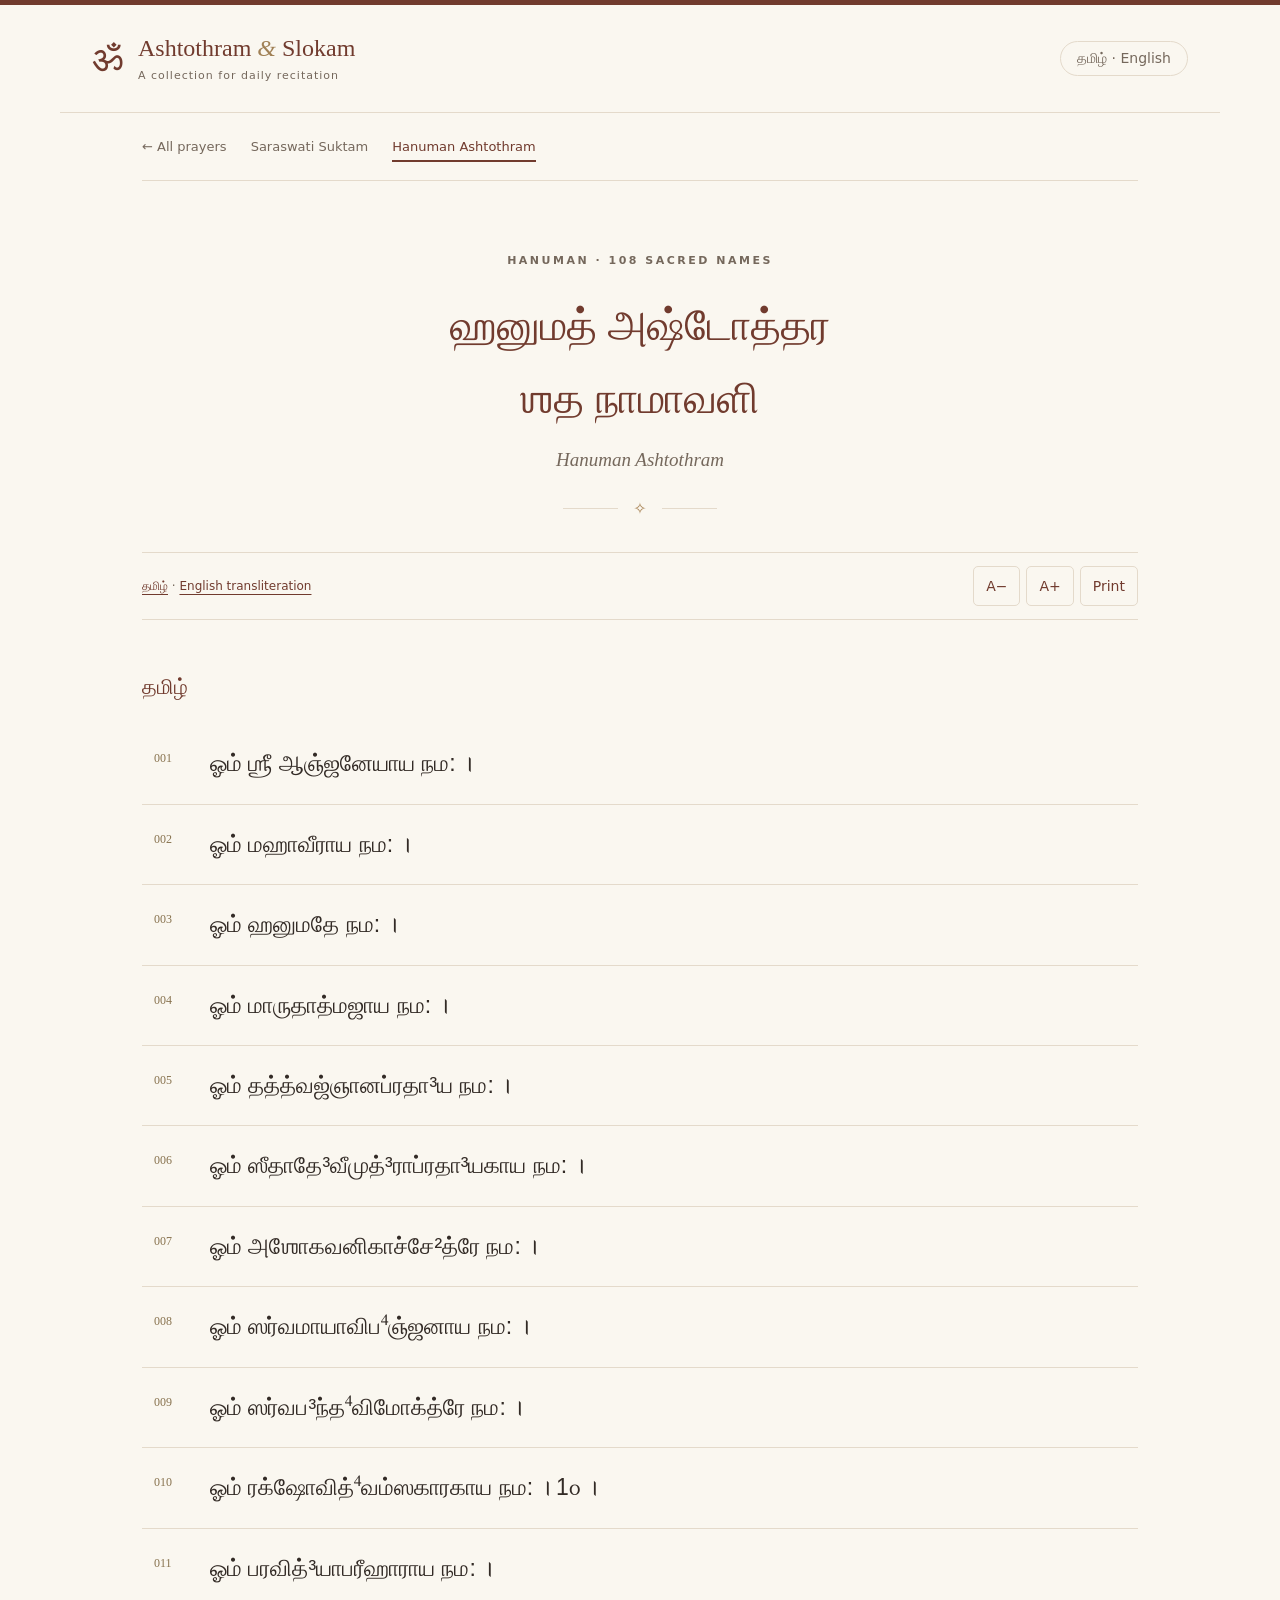
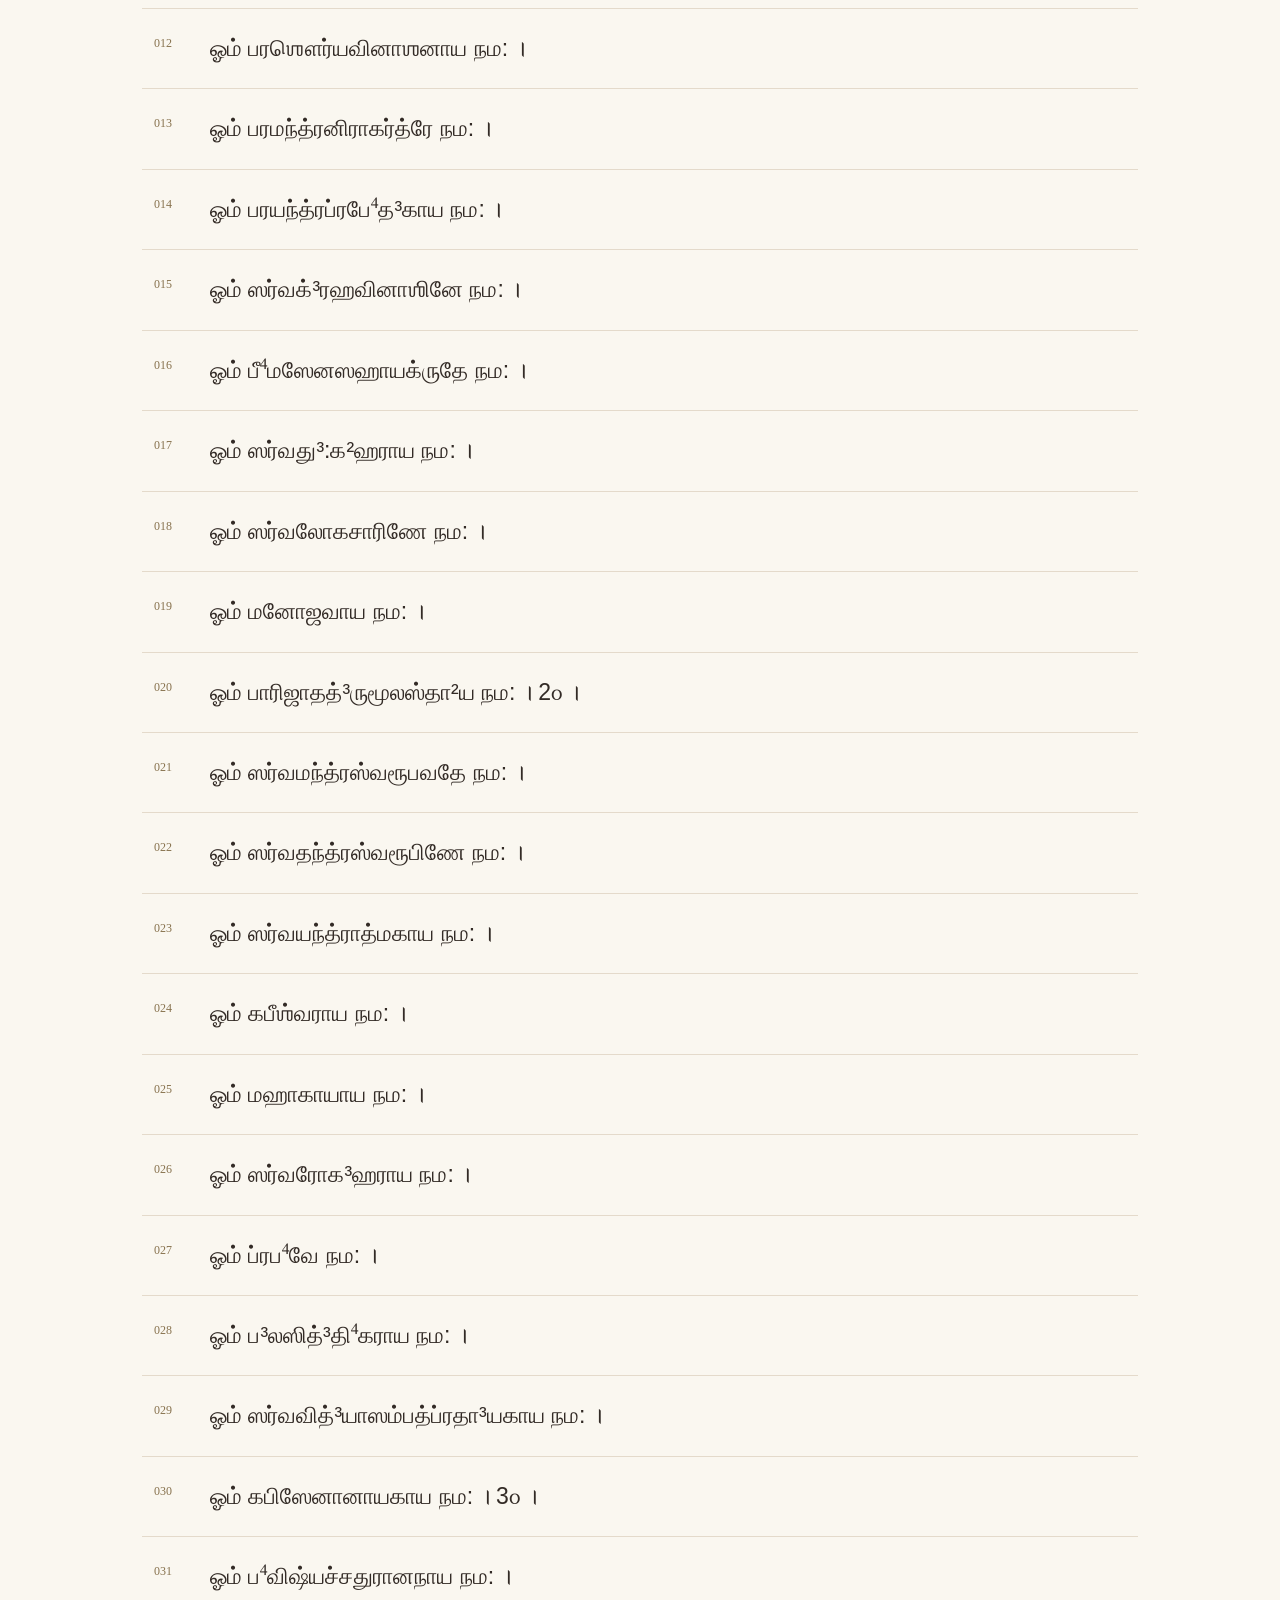
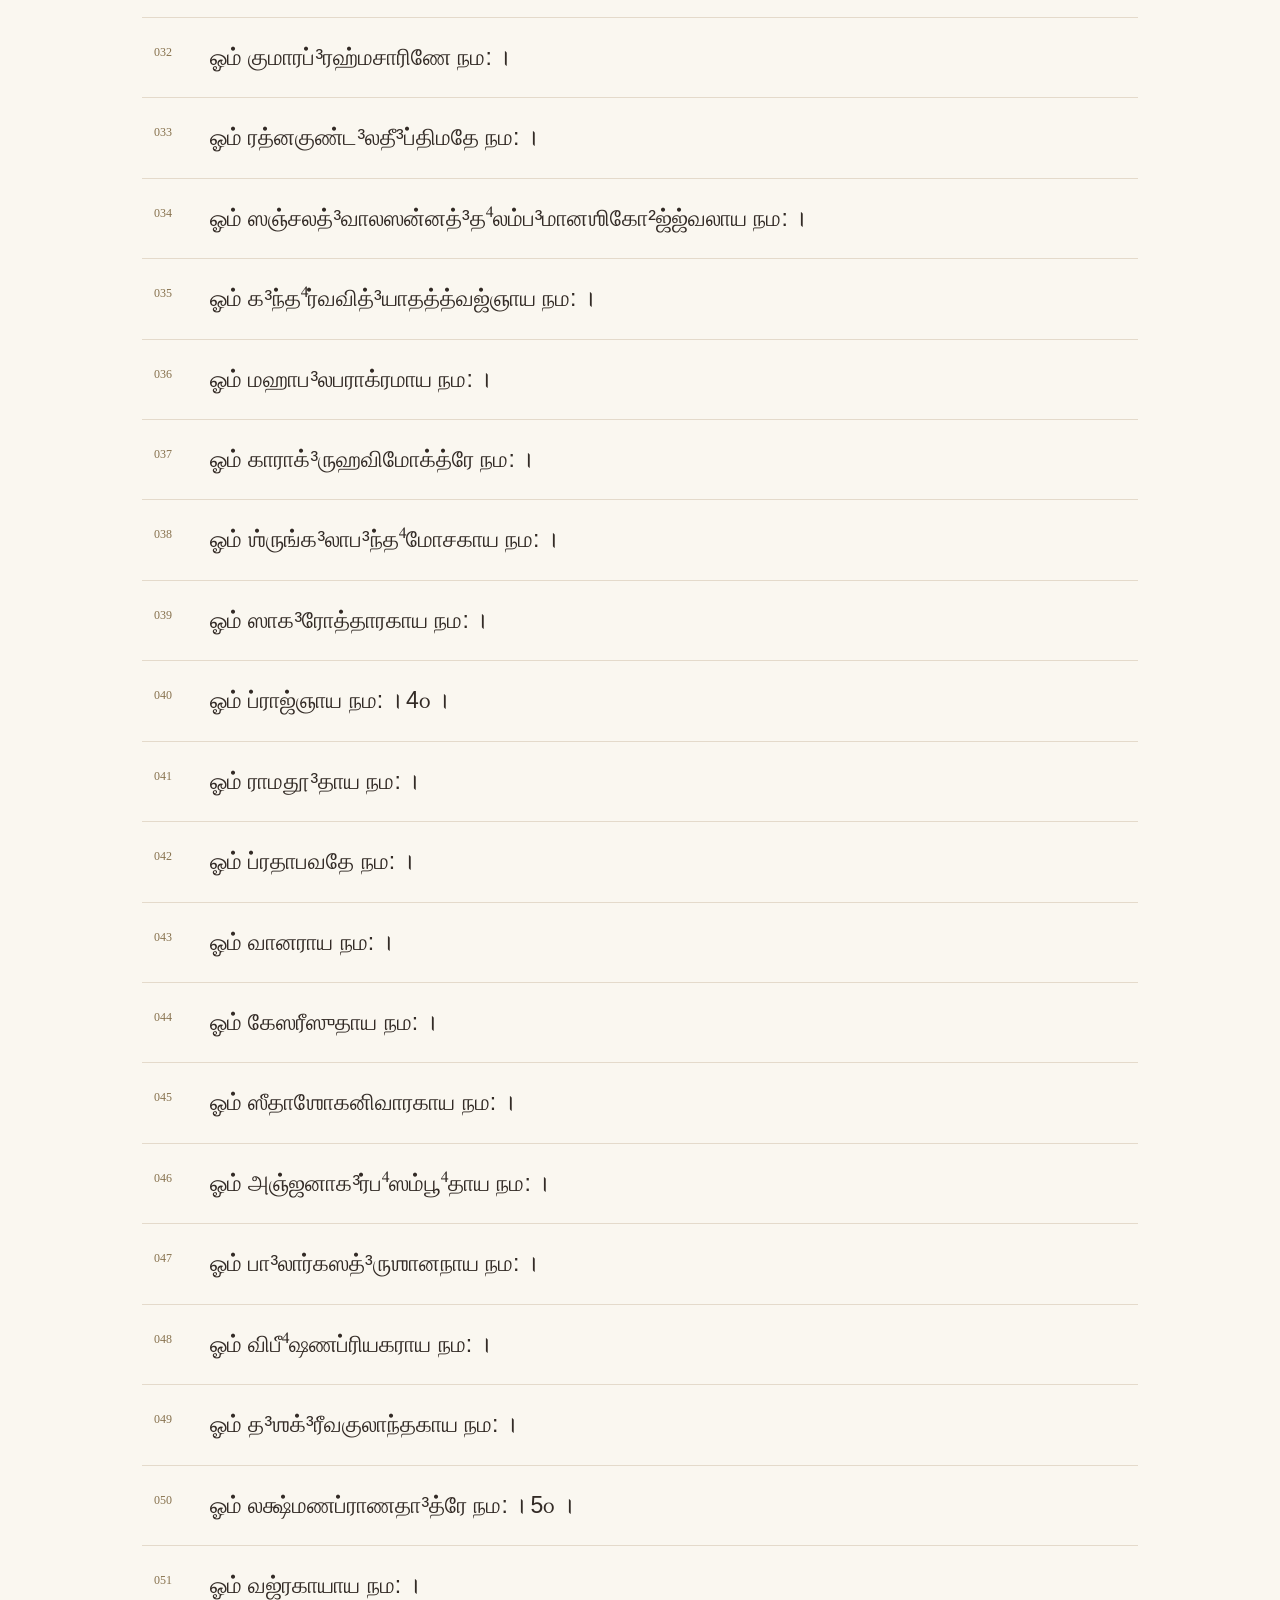
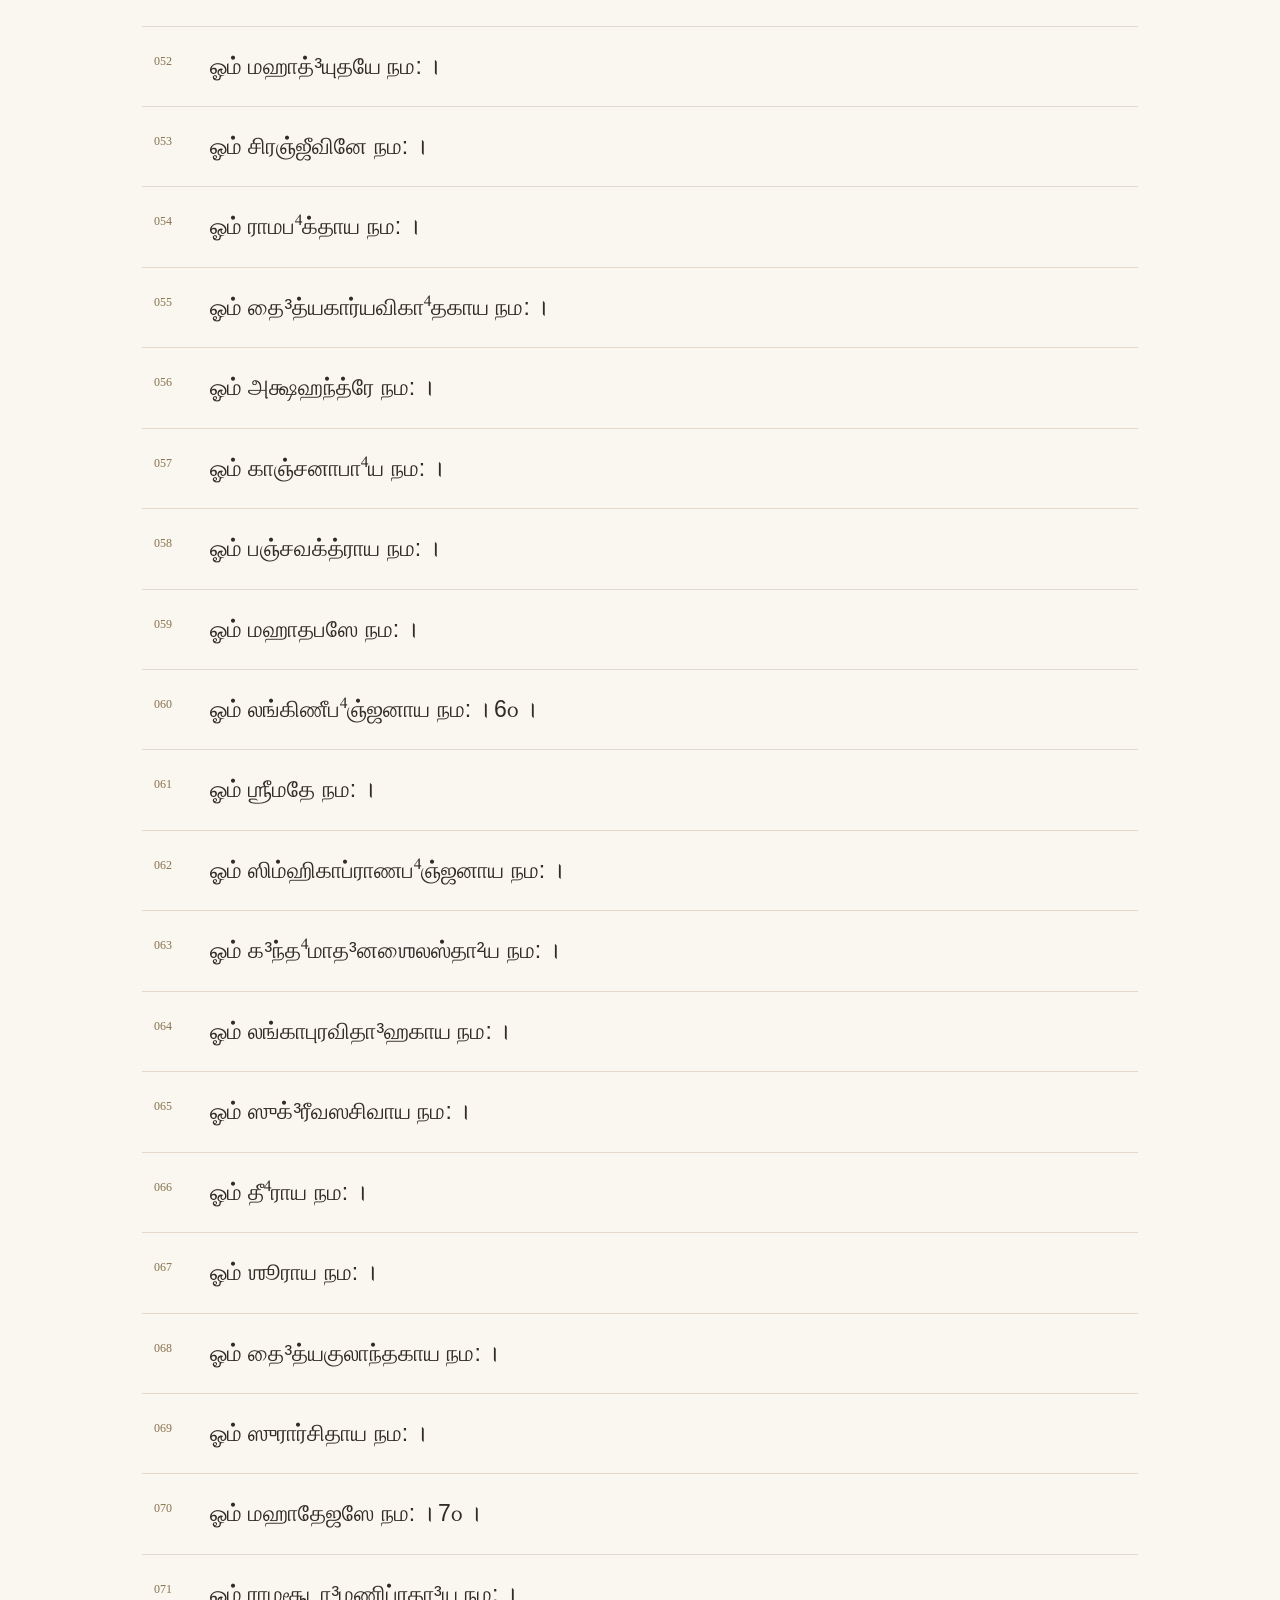
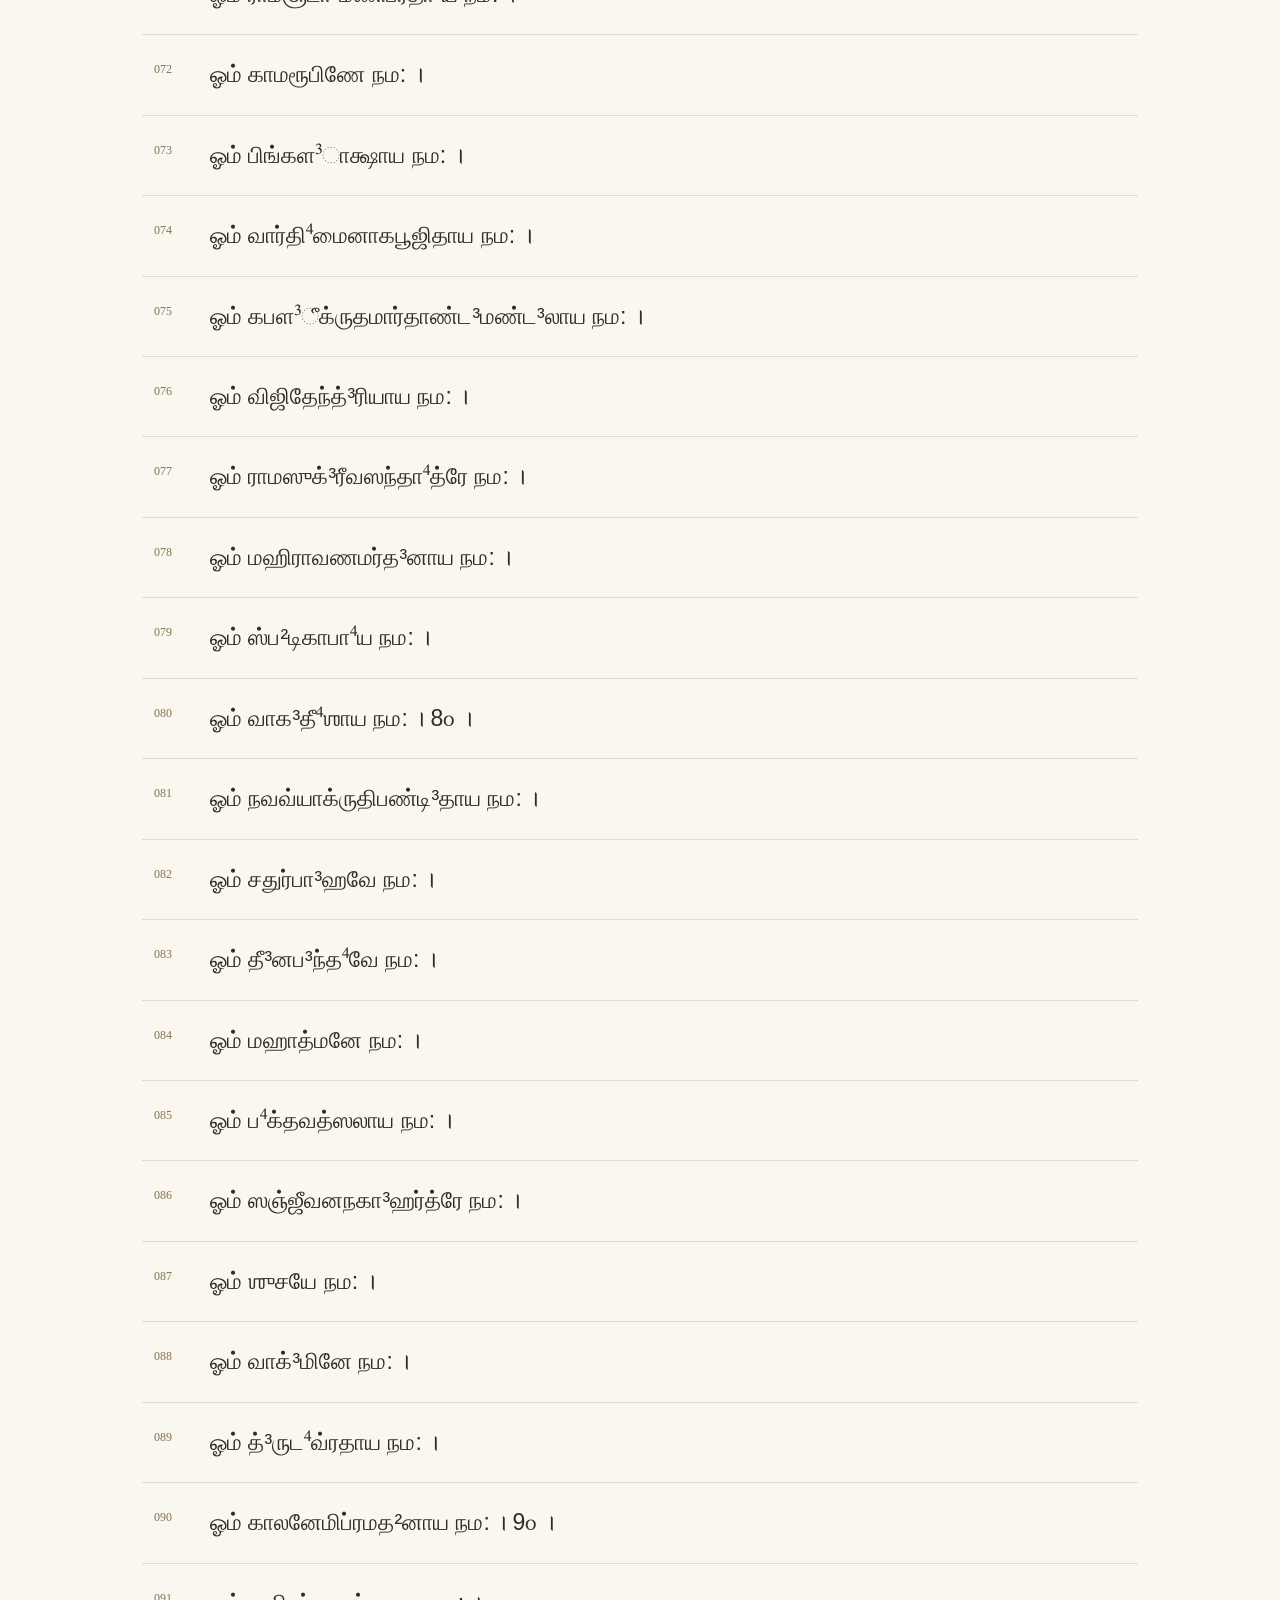
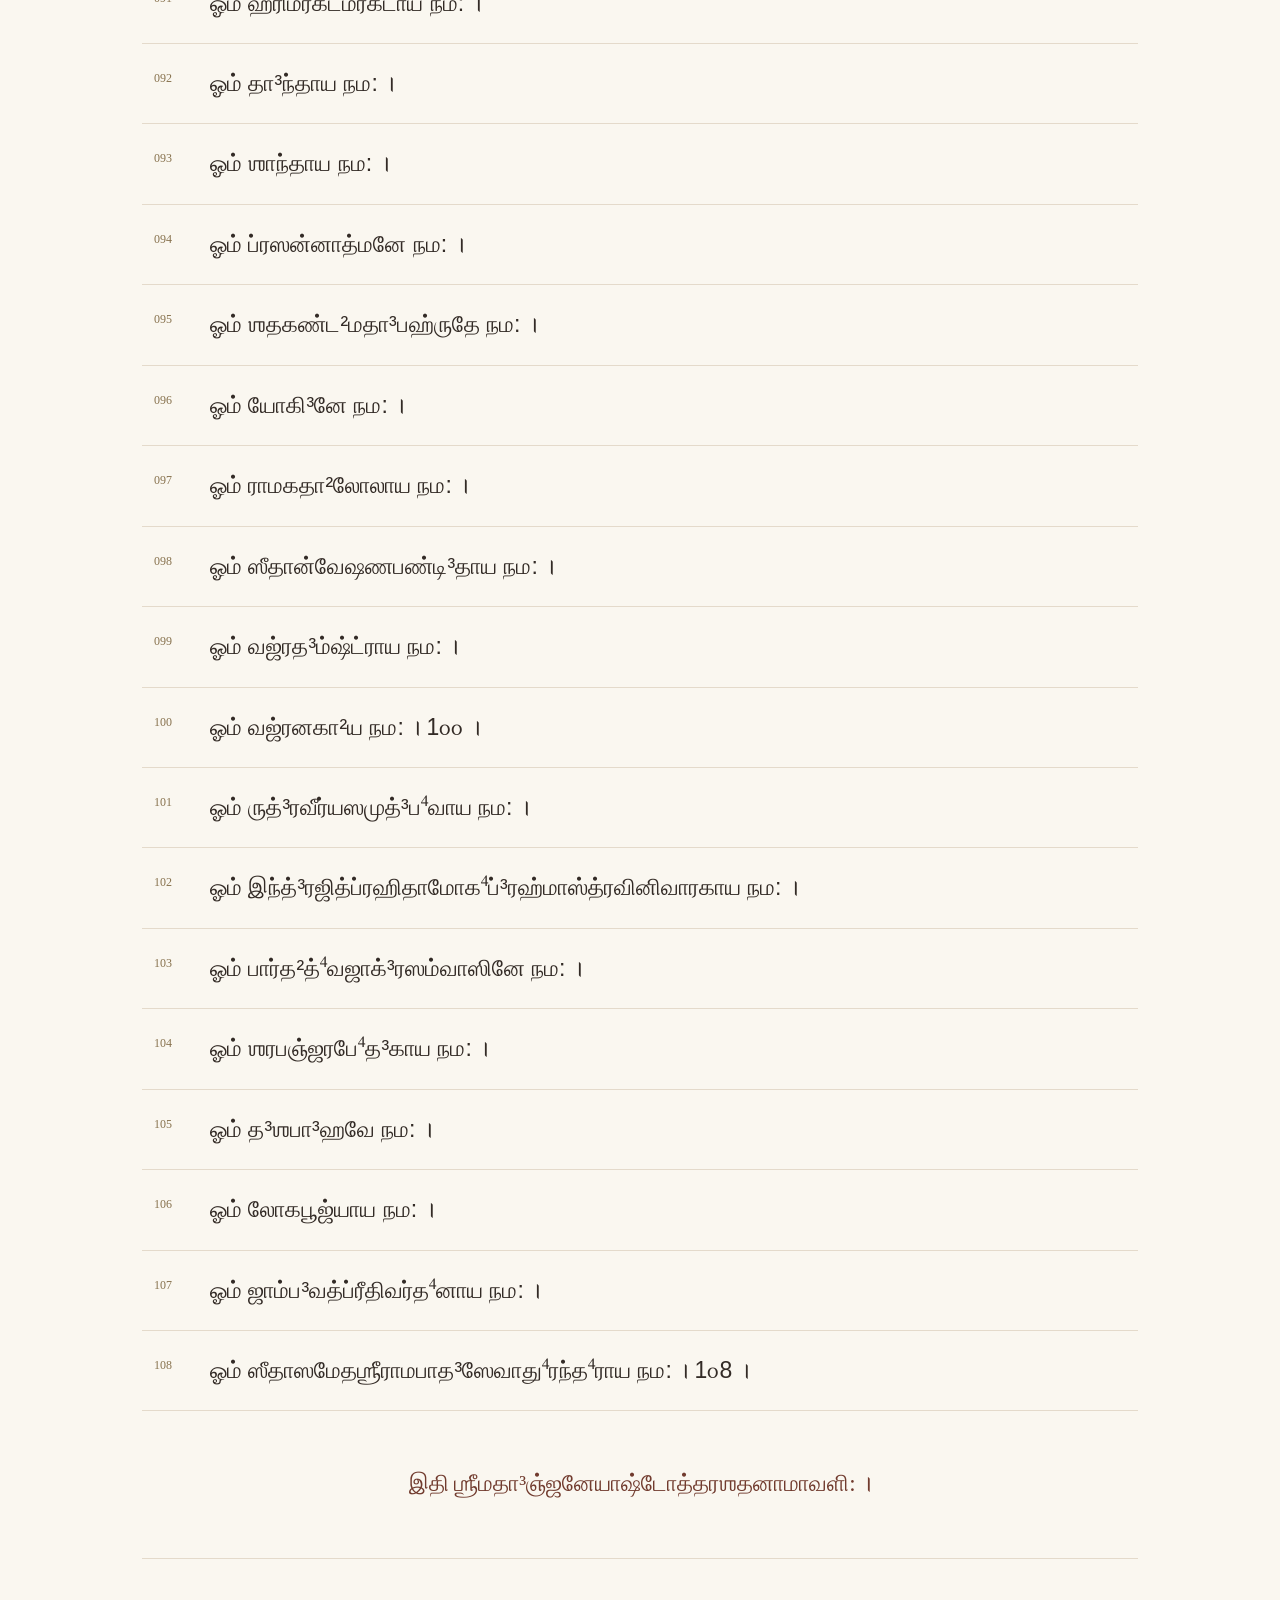
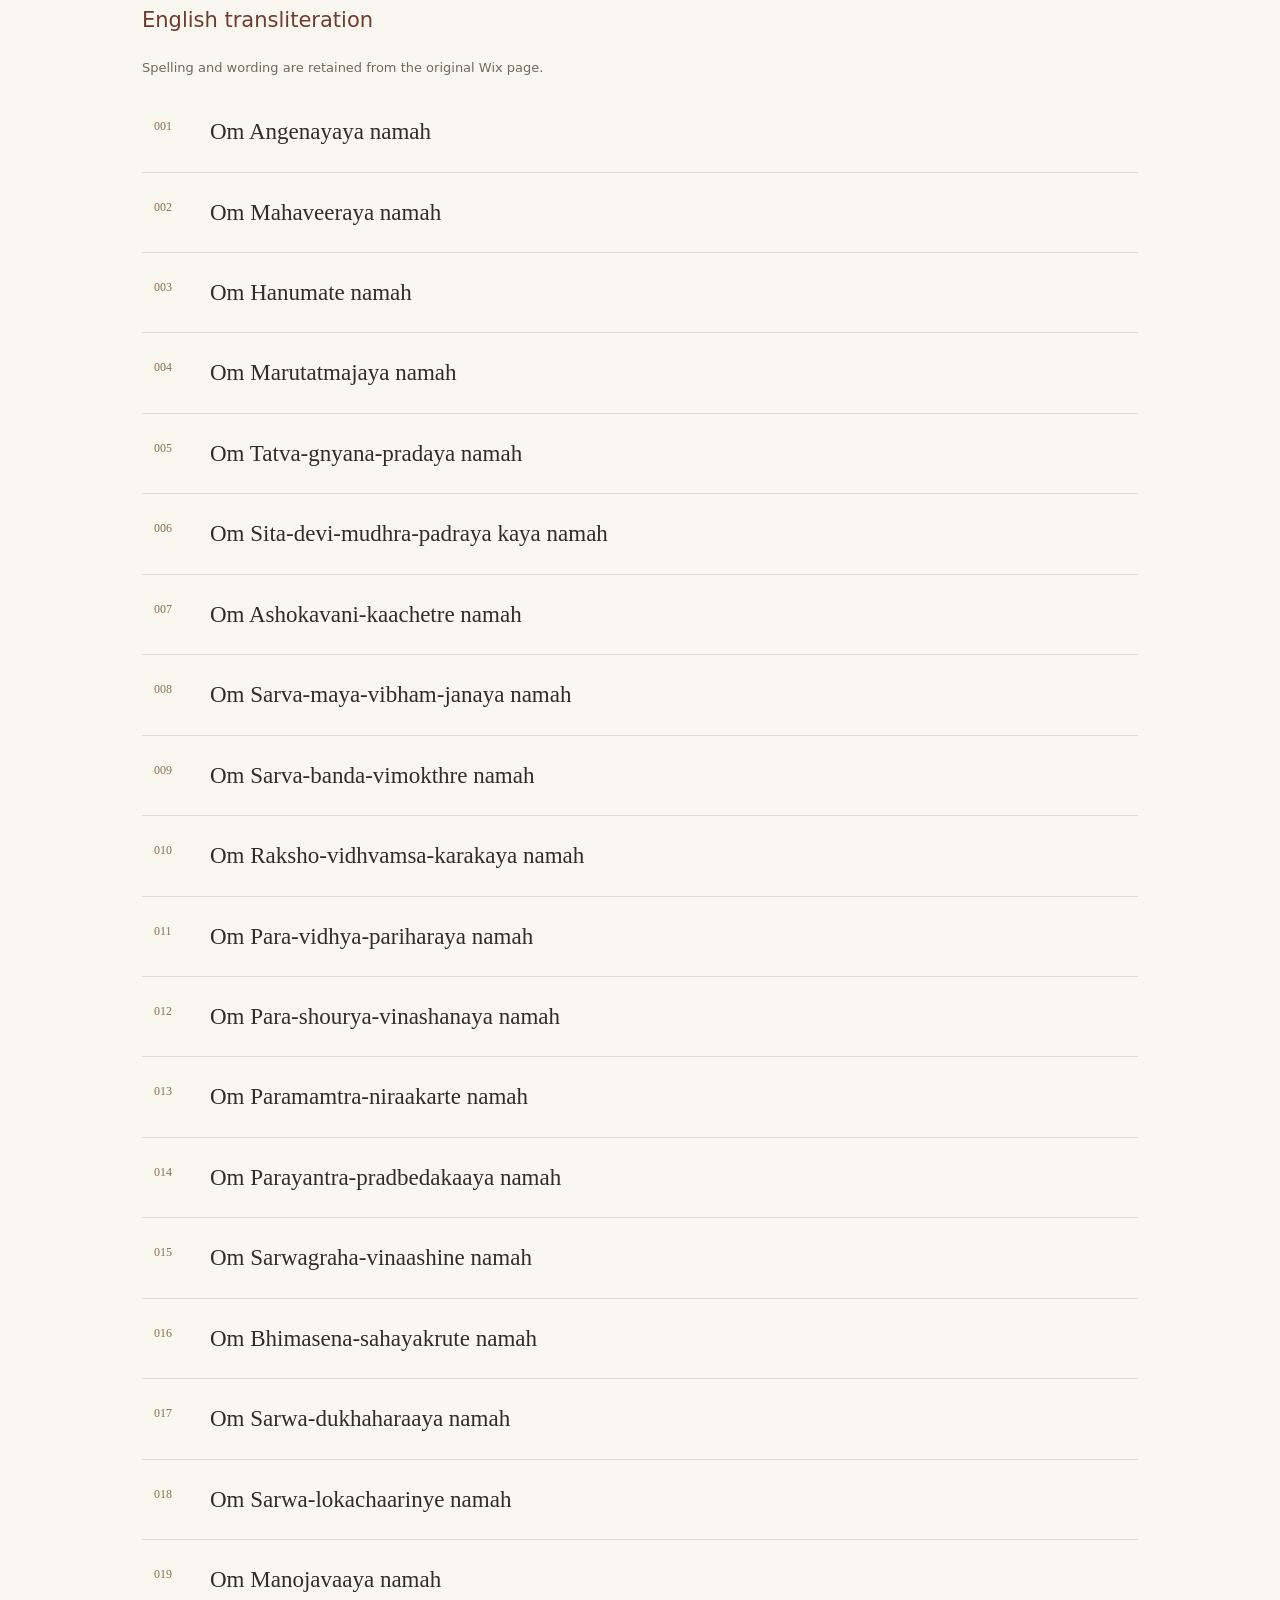
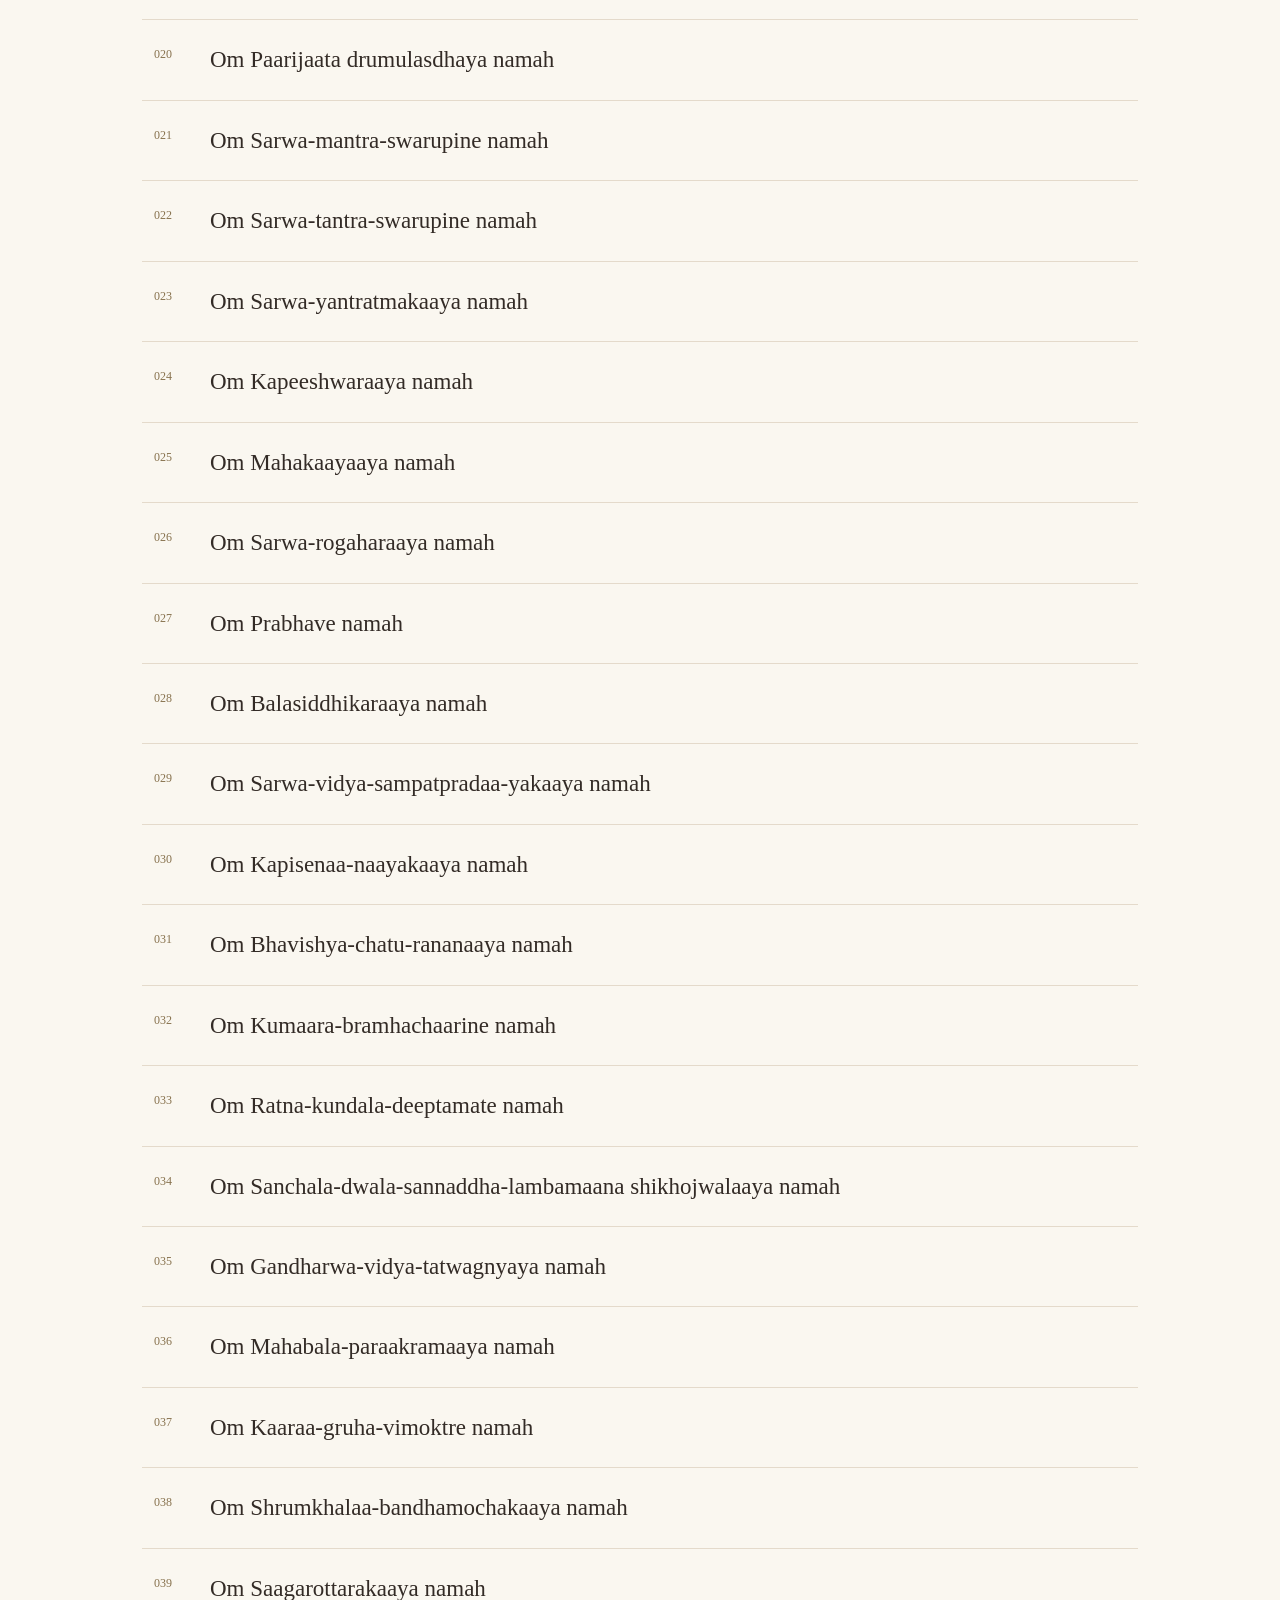
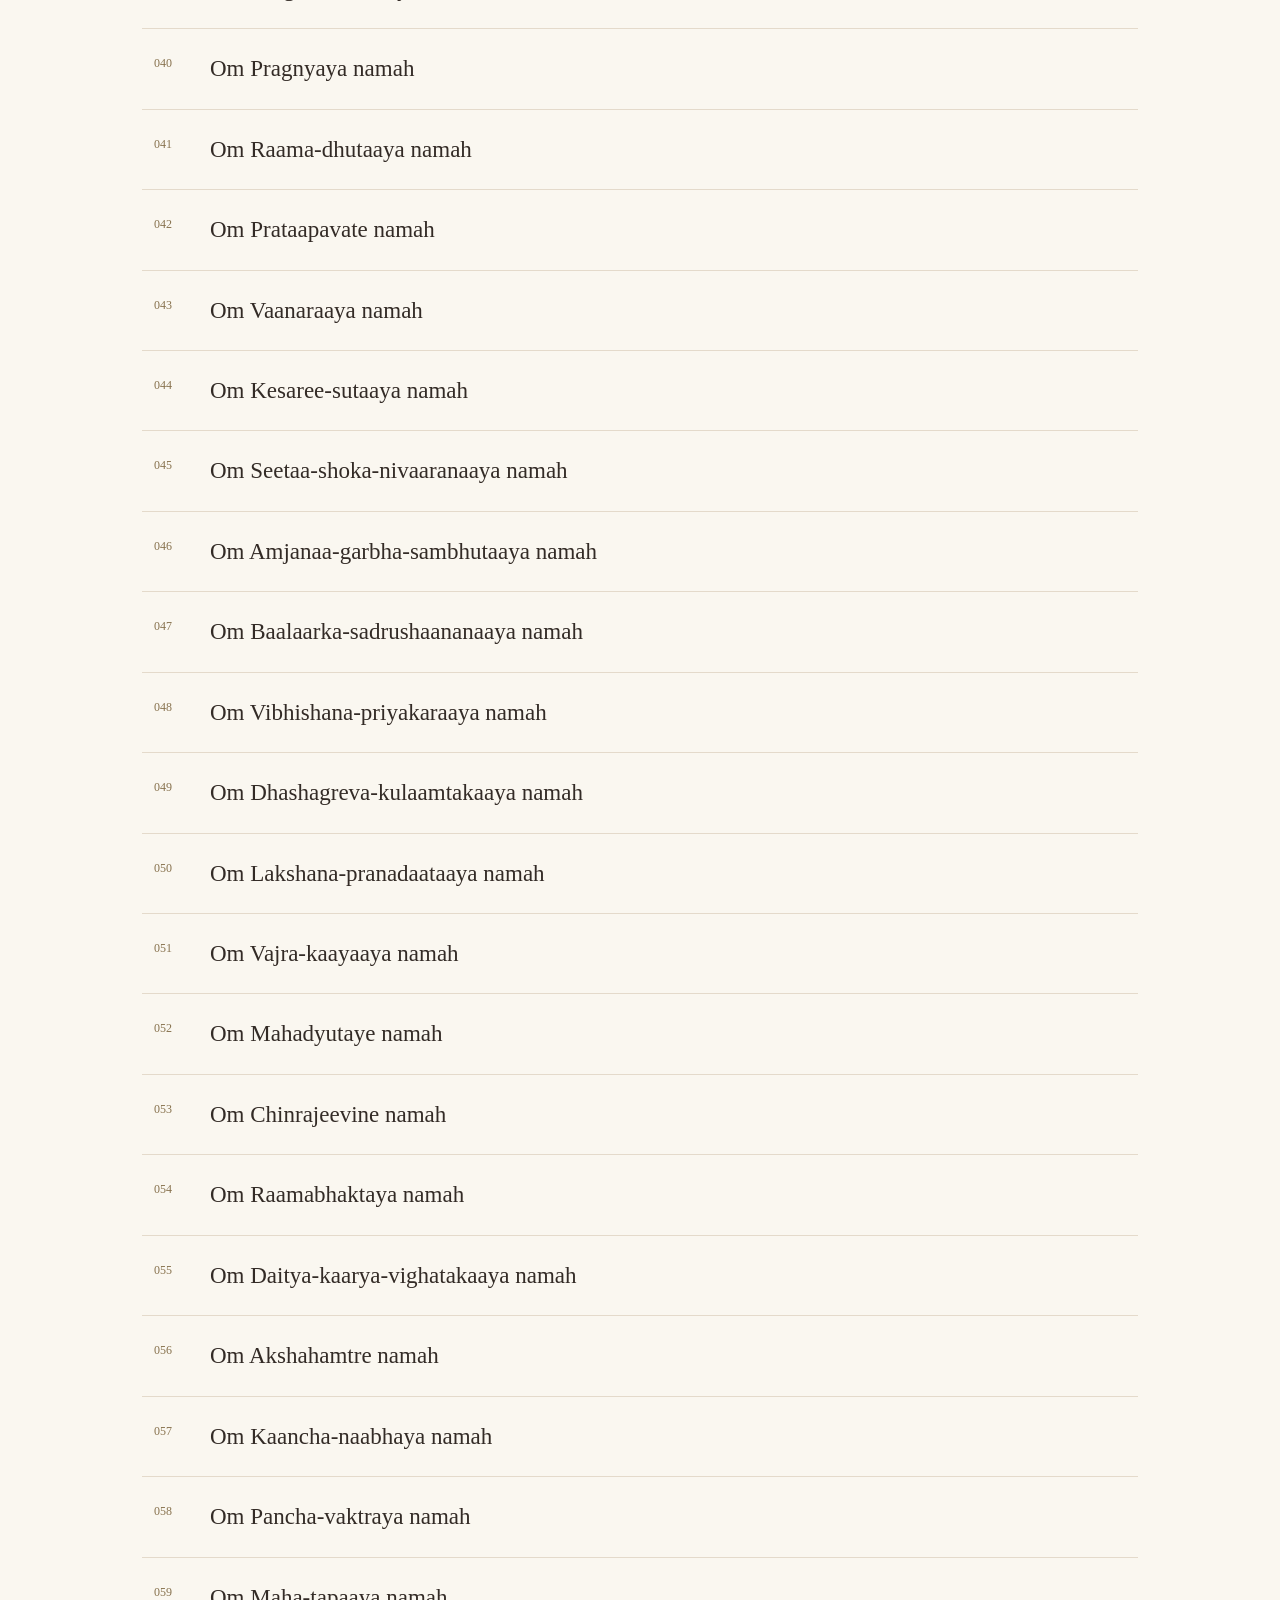
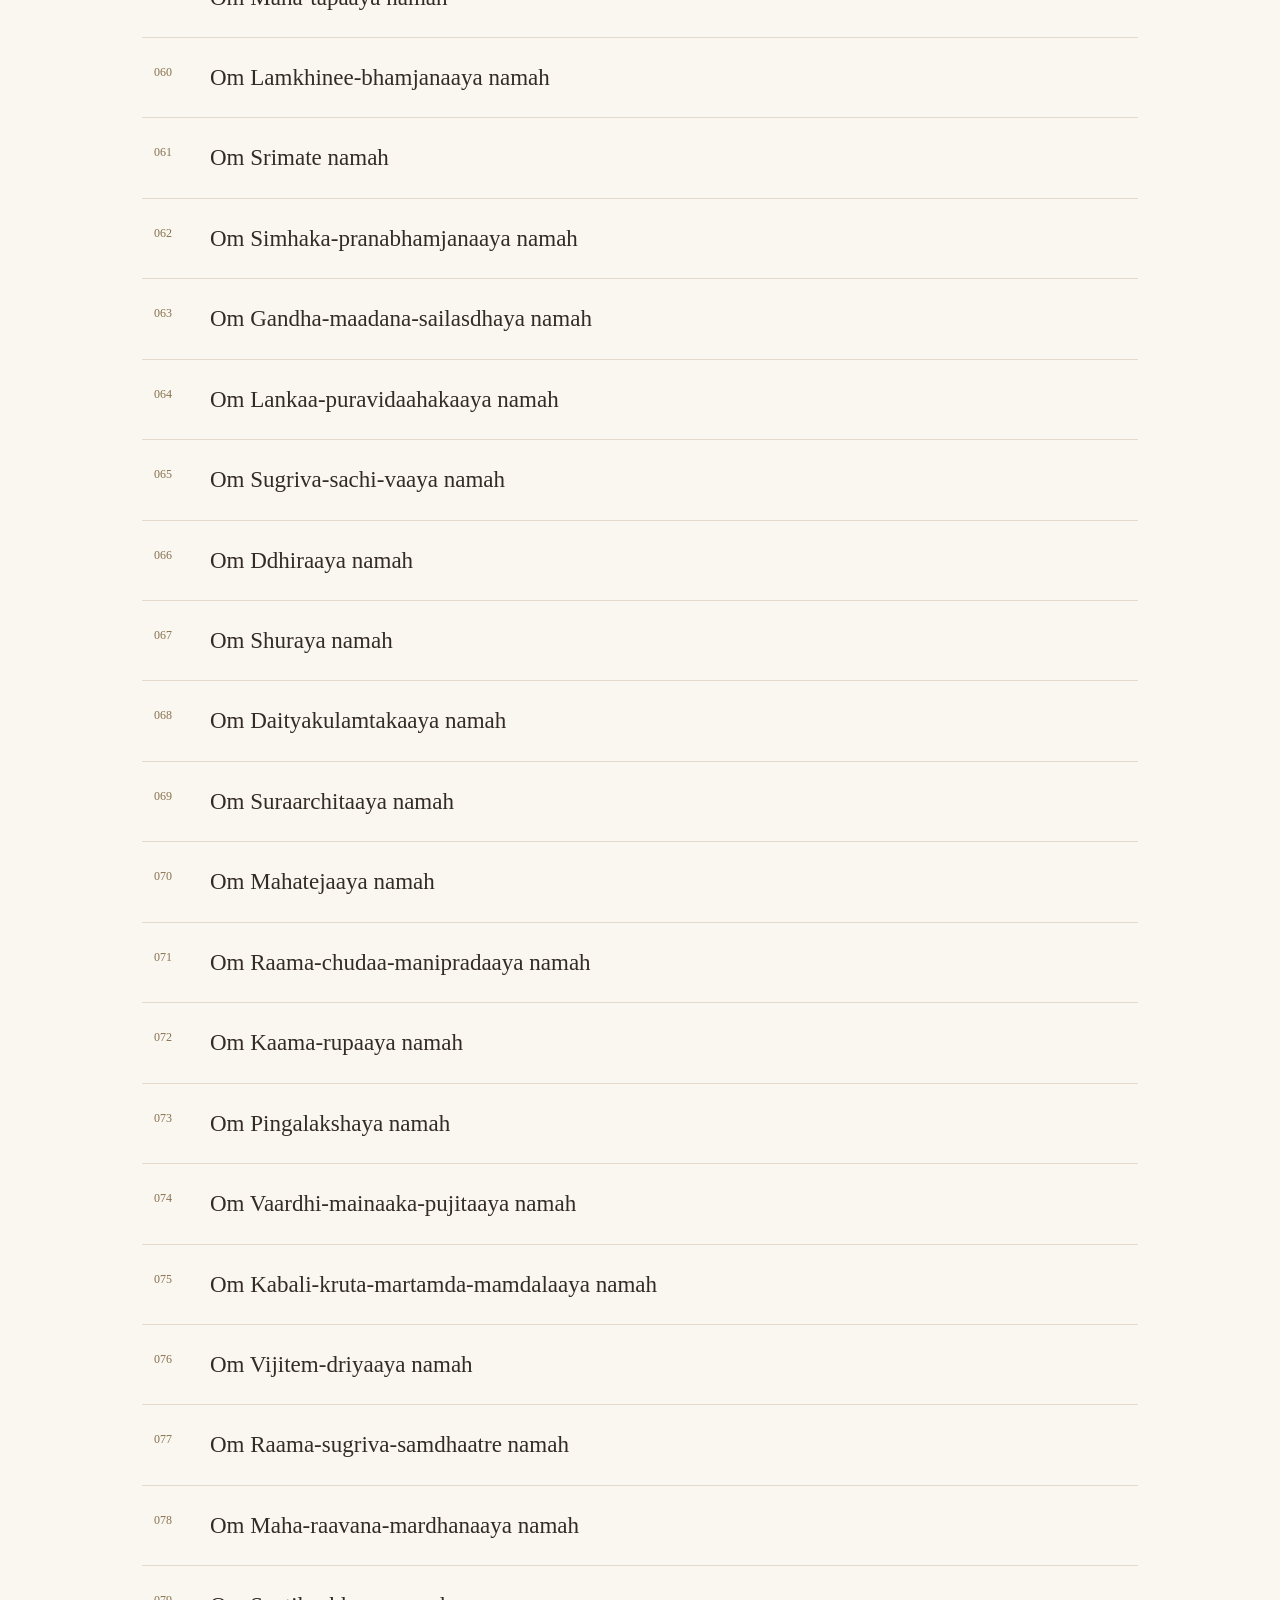
==== commit a3744f57: "Revert "Make Ashtothram reading compact and switch between languages" This reverts commit bafa8f834a" ====
--- a/hanuman-ashtothram.html
+++ b/hanuman-ashtothram.html
@@ -6,237 +6,237 @@
 <meta name="theme-color" content="#713b2e">
 <meta name="description" content="Hanuman Ashtothram: 108 sacred names in Tamil and English transliteration, from Sathia’s Sloka collection.">
 <title>Hanuman Ashtothram · Ashtothram & Slokam</title>
-<link rel="stylesheet" href="style.css?v=compact-1">
-<script src="script.js?v=compact-1" defer></script>
+<link rel="stylesheet" href="style.css">
+<script src="script.js" defer></script>
 </head>
-<body id="top" class="ashtothram-page">
+<body id="top">
 <a class="skip" href="#hymn">Skip to hymn</a>
 <header class="site-header"><a class="brand" href="./" lang="en"><span class="emblem" aria-hidden="true">ॐ</span><span>Ashtothram <i>&</i> Slokam<small>A collection for daily recitation</small></span></a><span class="language">தமிழ் · English</span></header>
 <main>
 <nav class="collection-nav" aria-label="Prayer collection" lang="en"><a href="./">← All prayers</a><a href="saraswati-suktam.html">Saraswati Suktam</a><a href="hanuman-ashtothram.html" aria-current="page">Hanuman Ashtothram</a></nav>
 <div class="intro"><p class="eyebrow" lang="en">HANUMAN · 108 SACRED NAMES</p><h1>ஹனுமத் அஷ்டோத்தர<br>ஶத நாமாவளி</h1><p class="english-title" lang="en">Hanuman Ashtothram</p><div class="ornament" aria-hidden="true"><span></span>✧<span></span></div></div>
-<div class="reading-bar" lang="en"><nav class="language-switch" aria-label="Reading language"><a href="#tamil">தமிழ்</a><a href="#english">English transliteration</a></nav><div class="controls" hidden><button id="smaller" aria-label="Decrease text size">A−</button><button id="larger" aria-label="Increase text size">A+</button><button id="print">Print</button></div></div>
+<div class="reading-bar" lang="en"><nav aria-label="Reading language"><a href="#tamil">தமிழ்</a> · <a href="#english">English transliteration</a></nav><div class="controls" hidden><button id="smaller" aria-label="Decrease text size">A−</button><button id="larger" aria-label="Increase text size">A+</button><button id="print">Print</button></div></div>
 <article id="hymn" tabindex="-1" aria-label="Hanuman Ashtothram">
 <section id="tamil" aria-labelledby="tamil-title"><h2 id="tamil-title" class="section-title">தமிழ்</h2><ol class="names">
-<li id="name-1"><p class="mantra">ஓம் ஶ்ரீ ஆஞ்ஜனேயாய நம: ।</p></li>
-<li id="name-2"><p class="mantra">ஓம் மஹாவீராய நம: ।</p></li>
-<li id="name-3"><p class="mantra">ஓம் ஹனுமதே நம: ।</p></li>
-<li id="name-4"><p class="mantra">ஓம் மாருதாத்மஜாய நம: ।</p></li>
-<li id="name-5"><p class="mantra">ஓம் தத்த்வஜ்ஞானப்ரதா³ய நம: ।</p></li>
-<li id="name-6"><p class="mantra">ஓம் ஸீதாதே³வீமுத்³ராப்ரதா³யகாய நம: ।</p></li>
-<li id="name-7"><p class="mantra">ஓம் அஶோகவனிகாச்சே²த்ரே நம: ।</p></li>
-<li id="name-8"><p class="mantra">ஓம் ஸர்வமாயாவிப⁴ஞ்ஜனாய நம: ।</p></li>
-<li id="name-9"><p class="mantra">ஓம் ஸர்வப³ந்த⁴விமோக்த்ரே நம: ।</p></li>
-<li id="name-10"><p class="mantra">ஓம் ரக்ஷோவித்⁴வம்ஸகாரகாய நம: । 1௦ ।</p></li>
-<li id="name-11"><p class="mantra">ஓம் பரவித்³யாபரீஹாராய நம: ।</p></li>
-<li id="name-12"><p class="mantra">ஓம் பரஶௌர்யவினாஶனாய நம: ।</p></li>
-<li id="name-13"><p class="mantra">ஓம் பரமந்த்ரனிராகர்த்ரே நம: ।</p></li>
-<li id="name-14"><p class="mantra">ஓம் பரயந்த்ரப்ரபே⁴த³காய நம: ।</p></li>
-<li id="name-15"><p class="mantra">ஓம் ஸர்வக்³ரஹவினாஶினே நம: ।</p></li>
-<li id="name-16"><p class="mantra">ஓம் பீ⁴மஸேனஸஹாயக்ருதே நம: ।</p></li>
-<li id="name-17"><p class="mantra">ஓம் ஸர்வது³:க²ஹராய நம: ।</p></li>
-<li id="name-18"><p class="mantra">ஓம் ஸர்வலோகசாரிணே நம: ।</p></li>
-<li id="name-19"><p class="mantra">ஓம் மனோஜவாய நம: ।</p></li>
-<li id="name-20"><p class="mantra">ஓம் பாரிஜாதத்³ருமூலஸ்தா²ய நம: । 2௦ ।</p></li>
-<li id="name-21"><p class="mantra">ஓம் ஸர்வமந்த்ரஸ்வரூபவதே நம: ।</p></li>
-<li id="name-22"><p class="mantra">ஓம் ஸர்வதந்த்ரஸ்வரூபிணே நம: ।</p></li>
-<li id="name-23"><p class="mantra">ஓம் ஸர்வயந்த்ராத்மகாய நம: ।</p></li>
-<li id="name-24"><p class="mantra">ஓம் கபீஶ்வராய நம: ।</p></li>
-<li id="name-25"><p class="mantra">ஓம் மஹாகாயாய நம: ।</p></li>
-<li id="name-26"><p class="mantra">ஓம் ஸர்வரோக³ஹராய நம: ।</p></li>
-<li id="name-27"><p class="mantra">ஓம் ப்ரப⁴வே நம: ।</p></li>
-<li id="name-28"><p class="mantra">ஓம் ப³லஸித்³தி⁴கராய நம: ।</p></li>
-<li id="name-29"><p class="mantra">ஓம் ஸர்வவித்³யாஸம்பத்ப்ரதா³யகாய நம: ।</p></li>
-<li id="name-30"><p class="mantra">ஓம் கபிஸேனானாயகாய நம: । 3௦ ।</p></li>
-<li id="name-31"><p class="mantra">ஓம் ப⁴விஷ்யச்சதுரானநாய நம: ।</p></li>
-<li id="name-32"><p class="mantra">ஓம் குமாரப்³ரஹ்மசாரிணே நம: ।</p></li>
-<li id="name-33"><p class="mantra">ஓம் ரத்னகுண்ட³லதீ³ப்திமதே நம: ।</p></li>
-<li id="name-34"><p class="mantra">ஓம் ஸஞ்சலத்³வாலஸன்னத்³த⁴லம்ப³மானஶிகோ²ஜ்ஜ்வலாய நம: ।</p></li>
-<li id="name-35"><p class="mantra">ஓம் க³ந்த⁴ர்வவித்³யாதத்த்வஜ்ஞாய நம: ।</p></li>
-<li id="name-36"><p class="mantra">ஓம் மஹாப³லபராக்ரமாய நம: ।</p></li>
-<li id="name-37"><p class="mantra">ஓம் காராக்³ருஹவிமோக்த்ரே நம: ।</p></li>
-<li id="name-38"><p class="mantra">ஓம் ஶ்ருங்க³லாப³ந்த⁴மோசகாய நம: ।</p></li>
-<li id="name-39"><p class="mantra">ஓம் ஸாக³ரோத்தாரகாய நம: ।</p></li>
-<li id="name-40"><p class="mantra">ஓம் ப்ராஜ்ஞாய நம: । 4௦ ।</p></li>
-<li id="name-41"><p class="mantra">ஓம் ராமதூ³தாய நம: ।</p></li>
-<li id="name-42"><p class="mantra">ஓம் ப்ரதாபவதே நம: ।</p></li>
-<li id="name-43"><p class="mantra">ஓம் வானராய நம: ।</p></li>
-<li id="name-44"><p class="mantra">ஓம் கேஸரீஸுதாய நம: ।</p></li>
-<li id="name-45"><p class="mantra">ஓம் ஸீதாஶோகனிவாரகாய நம: ।</p></li>
-<li id="name-46"><p class="mantra">ஓம் அஞ்ஜனாக³ர்ப⁴ஸம்பூ⁴தாய நம: ।</p></li>
-<li id="name-47"><p class="mantra">ஓம் பா³லார்கஸத்³ருஶானநாய நம: ।</p></li>
-<li id="name-48"><p class="mantra">ஓம் விபீ⁴ஷணப்ரியகராய நம: ।</p></li>
-<li id="name-49"><p class="mantra">ஓம் த³ஶக்³ரீவகுலாந்தகாய நம: ।</p></li>
-<li id="name-50"><p class="mantra">ஓம் லக்ஷ்மணப்ராணதா³த்ரே நம: । 5௦ ।</p></li>
-<li id="name-51"><p class="mantra">ஓம் வஜ்ரகாயாய நம: ।</p></li>
-<li id="name-52"><p class="mantra">ஓம் மஹாத்³யுதயே நம: ।</p></li>
-<li id="name-53"><p class="mantra">ஓம் சிரஞ்ஜீவினே நம: ।</p></li>
-<li id="name-54"><p class="mantra">ஓம் ராமப⁴க்தாய நம: ।</p></li>
-<li id="name-55"><p class="mantra">ஓம் தை³த்யகார்யவிகா⁴தகாய நம: ।</p></li>
-<li id="name-56"><p class="mantra">ஓம் அக்ஷஹந்த்ரே நம: ।</p></li>
-<li id="name-57"><p class="mantra">ஓம் காஞ்சனாபா⁴ய நம: ।</p></li>
-<li id="name-58"><p class="mantra">ஓம் பஞ்சவக்த்ராய நம: ।</p></li>
-<li id="name-59"><p class="mantra">ஓம் மஹாதபஸே நம: ।</p></li>
-<li id="name-60"><p class="mantra">ஓம் லங்கிணீப⁴ஞ்ஜனாய நம: । 6௦ ।</p></li>
-<li id="name-61"><p class="mantra">ஓம் ஶ்ரீமதே நம: ।</p></li>
-<li id="name-62"><p class="mantra">ஓம் ஸிம்ஹிகாப்ராணப⁴ஞ்ஜனாய நம: ।</p></li>
-<li id="name-63"><p class="mantra">ஓம் க³ந்த⁴மாத³னஶைலஸ்தா²ய நம: ।</p></li>
-<li id="name-64"><p class="mantra">ஓம் லங்காபுரவிதா³ஹகாய நம: ।</p></li>
-<li id="name-65"><p class="mantra">ஓம் ஸுக்³ரீவஸசிவாய நம: ।</p></li>
-<li id="name-66"><p class="mantra">ஓம் தீ⁴ராய நம: ।</p></li>
-<li id="name-67"><p class="mantra">ஓம் ஶூராய நம: ।</p></li>
-<li id="name-68"><p class="mantra">ஓம் தை³த்யகுலாந்தகாய நம: ।</p></li>
-<li id="name-69"><p class="mantra">ஓம் ஸுரார்சிதாய நம: ।</p></li>
-<li id="name-70"><p class="mantra">ஓம் மஹாதேஜஸே நம: । 7௦ ।</p></li>
-<li id="name-71"><p class="mantra">ஓம் ராமசூடா³மணிப்ரதா³ய நம: ।</p></li>
-<li id="name-72"><p class="mantra">ஓம் காமரூபிணே நம: ।</p></li>
-<li id="name-73"><p class="mantra">ஓம் பிங்கள³ாக்ஷாய நம: ।</p></li>
-<li id="name-74"><p class="mantra">ஓம் வார்தி⁴மைனாகபூஜிதாய நம: ।</p></li>
-<li id="name-75"><p class="mantra">ஓம் கபள³ீக்ருதமார்தாண்ட³மண்ட³லாய நம: ।</p></li>
-<li id="name-76"><p class="mantra">ஓம் விஜிதேந்த்³ரியாய நம: ।</p></li>
-<li id="name-77"><p class="mantra">ஓம் ராமஸுக்³ரீவஸந்தா⁴த்ரே நம: ।</p></li>
-<li id="name-78"><p class="mantra">ஓம் மஹிராவணமர்த³னாய நம: ।</p></li>
-<li id="name-79"><p class="mantra">ஓம் ஸ்ப²டிகாபா⁴ய நம: ।</p></li>
-<li id="name-80"><p class="mantra">ஓம் வாக³தீ⁴ஶாய நம: । 8௦ ।</p></li>
-<li id="name-81"><p class="mantra">ஓம் நவவ்யாக்ருதிபண்டி³தாய நம: ।</p></li>
-<li id="name-82"><p class="mantra">ஓம் சதுர்பா³ஹவே நம: ।</p></li>
-<li id="name-83"><p class="mantra">ஓம் தீ³னப³ந்த⁴வே நம: ।</p></li>
-<li id="name-84"><p class="mantra">ஓம் மஹாத்மனே நம: ।</p></li>
-<li id="name-85"><p class="mantra">ஓம் ப⁴க்தவத்ஸலாய நம: ।</p></li>
-<li id="name-86"><p class="mantra">ஓம் ஸஞ்ஜீவனநகா³ஹர்த்ரே நம: ।</p></li>
-<li id="name-87"><p class="mantra">ஓம் ஶுசயே நம: ।</p></li>
-<li id="name-88"><p class="mantra">ஓம் வாக்³மினே நம: ।</p></li>
-<li id="name-89"><p class="mantra">ஓம் த்³ருட⁴வ்ரதாய நம: ।</p></li>
-<li id="name-90"><p class="mantra">ஓம் காலனேமிப்ரமத²னாய நம: । 9௦ ।</p></li>
-<li id="name-91"><p class="mantra">ஓம் ஹரிமர்கடமர்கடாய நம: ।</p></li>
-<li id="name-92"><p class="mantra">ஓம் தா³ந்தாய நம: ।</p></li>
-<li id="name-93"><p class="mantra">ஓம் ஶாந்தாய நம: ।</p></li>
-<li id="name-94"><p class="mantra">ஓம் ப்ரஸன்னாத்மனே நம: ।</p></li>
-<li id="name-95"><p class="mantra">ஓம் ஶதகண்ட²மதா³பஹ்ருதே நம: ।</p></li>
-<li id="name-96"><p class="mantra">ஓம் யோகி³னே நம: ।</p></li>
-<li id="name-97"><p class="mantra">ஓம் ராமகதா²லோலாய நம: ।</p></li>
-<li id="name-98"><p class="mantra">ஓம் ஸீதான்வேஷணபண்டி³தாய நம: ।</p></li>
-<li id="name-99"><p class="mantra">ஓம் வஜ்ரத³ம்ஷ்ட்ராய நம: ।</p></li>
-<li id="name-100"><p class="mantra">ஓம் வஜ்ரனகா²ய நம: । 1௦௦ ।</p></li>
-<li id="name-101"><p class="mantra">ஓம் ருத்³ரவீர்யஸமுத்³ப⁴வாய நம: ।</p></li>
-<li id="name-102"><p class="mantra">ஓம் இந்த்³ரஜித்ப்ரஹிதாமோக⁴ப்³ரஹ்மாஸ்த்ரவினிவாரகாய நம: ।</p></li>
-<li id="name-103"><p class="mantra">ஓம் பார்த²த்⁴வஜாக்³ரஸம்வாஸினே நம: ।</p></li>
-<li id="name-104"><p class="mantra">ஓம் ஶரபஞ்ஜரபே⁴த³காய நம: ।</p></li>
-<li id="name-105"><p class="mantra">ஓம் த³ஶபா³ஹவே நம: ।</p></li>
-<li id="name-106"><p class="mantra">ஓம் லோகபூஜ்யாய நம: ।</p></li>
-<li id="name-107"><p class="mantra">ஓம் ஜாம்ப³வத்ப்ரீதிவர்த⁴னாய நம: ।</p></li>
-<li id="name-108"><p class="mantra">ஓம் ஸீதாஸமேதஶ்ரீராமபாத³ஸேவாது⁴ரந்த⁴ராய நம: । 1௦8 ।</p></li>
+<li id="name-1"><a class="verse-number" href="#name-1" aria-label="Name 1">001</a><p class="mantra">ஓம் ஶ்ரீ ஆஞ்ஜனேயாய நம: ।</p></li>
+<li id="name-2"><a class="verse-number" href="#name-2" aria-label="Name 2">002</a><p class="mantra">ஓம் மஹாவீராய நம: ।</p></li>
+<li id="name-3"><a class="verse-number" href="#name-3" aria-label="Name 3">003</a><p class="mantra">ஓம் ஹனுமதே நம: ।</p></li>
+<li id="name-4"><a class="verse-number" href="#name-4" aria-label="Name 4">004</a><p class="mantra">ஓம் மாருதாத்மஜாய நம: ।</p></li>
+<li id="name-5"><a class="verse-number" href="#name-5" aria-label="Name 5">005</a><p class="mantra">ஓம் தத்த்வஜ்ஞானப்ரதா³ய நம: ।</p></li>
+<li id="name-6"><a class="verse-number" href="#name-6" aria-label="Name 6">006</a><p class="mantra">ஓம் ஸீதாதே³வீமுத்³ராப்ரதா³யகாய நம: ।</p></li>
+<li id="name-7"><a class="verse-number" href="#name-7" aria-label="Name 7">007</a><p class="mantra">ஓம் அஶோகவனிகாச்சே²த்ரே நம: ।</p></li>
+<li id="name-8"><a class="verse-number" href="#name-8" aria-label="Name 8">008</a><p class="mantra">ஓம் ஸர்வமாயாவிப⁴ஞ்ஜனாய நம: ।</p></li>
+<li id="name-9"><a class="verse-number" href="#name-9" aria-label="Name 9">009</a><p class="mantra">ஓம் ஸர்வப³ந்த⁴விமோக்த்ரே நம: ।</p></li>
+<li id="name-10"><a class="verse-number" href="#name-10" aria-label="Name 10">010</a><p class="mantra">ஓம் ரக்ஷோவித்⁴வம்ஸகாரகாய நம: । 1௦ ।</p></li>
+<li id="name-11"><a class="verse-number" href="#name-11" aria-label="Name 11">011</a><p class="mantra">ஓம் பரவித்³யாபரீஹாராய நம: ।</p></li>
+<li id="name-12"><a class="verse-number" href="#name-12" aria-label="Name 12">012</a><p class="mantra">ஓம் பரஶௌர்யவினாஶனாய நம: ।</p></li>
+<li id="name-13"><a class="verse-number" href="#name-13" aria-label="Name 13">013</a><p class="mantra">ஓம் பரமந்த்ரனிராகர்த்ரே நம: ।</p></li>
+<li id="name-14"><a class="verse-number" href="#name-14" aria-label="Name 14">014</a><p class="mantra">ஓம் பரயந்த்ரப்ரபே⁴த³காய நம: ।</p></li>
+<li id="name-15"><a class="verse-number" href="#name-15" aria-label="Name 15">015</a><p class="mantra">ஓம் ஸர்வக்³ரஹவினாஶினே நம: ।</p></li>
+<li id="name-16"><a class="verse-number" href="#name-16" aria-label="Name 16">016</a><p class="mantra">ஓம் பீ⁴மஸேனஸஹாயக்ருதே நம: ।</p></li>
+<li id="name-17"><a class="verse-number" href="#name-17" aria-label="Name 17">017</a><p class="mantra">ஓம் ஸர்வது³:க²ஹராய நம: ।</p></li>
+<li id="name-18"><a class="verse-number" href="#name-18" aria-label="Name 18">018</a><p class="mantra">ஓம் ஸர்வலோகசாரிணே நம: ।</p></li>
+<li id="name-19"><a class="verse-number" href="#name-19" aria-label="Name 19">019</a><p class="mantra">ஓம் மனோஜவாய நம: ।</p></li>
+<li id="name-20"><a class="verse-number" href="#name-20" aria-label="Name 20">020</a><p class="mantra">ஓம் பாரிஜாதத்³ருமூலஸ்தா²ய நம: । 2௦ ।</p></li>
+<li id="name-21"><a class="verse-number" href="#name-21" aria-label="Name 21">021</a><p class="mantra">ஓம் ஸர்வமந்த்ரஸ்வரூபவதே நம: ।</p></li>
+<li id="name-22"><a class="verse-number" href="#name-22" aria-label="Name 22">022</a><p class="mantra">ஓம் ஸர்வதந்த்ரஸ்வரூபிணே நம: ।</p></li>
+<li id="name-23"><a class="verse-number" href="#name-23" aria-label="Name 23">023</a><p class="mantra">ஓம் ஸர்வயந்த்ராத்மகாய நம: ।</p></li>
+<li id="name-24"><a class="verse-number" href="#name-24" aria-label="Name 24">024</a><p class="mantra">ஓம் கபீஶ்வராய நம: ।</p></li>
+<li id="name-25"><a class="verse-number" href="#name-25" aria-label="Name 25">025</a><p class="mantra">ஓம் மஹாகாயாய நம: ।</p></li>
+<li id="name-26"><a class="verse-number" href="#name-26" aria-label="Name 26">026</a><p class="mantra">ஓம் ஸர்வரோக³ஹராய நம: ।</p></li>
+<li id="name-27"><a class="verse-number" href="#name-27" aria-label="Name 27">027</a><p class="mantra">ஓம் ப்ரப⁴வே நம: ।</p></li>
+<li id="name-28"><a class="verse-number" href="#name-28" aria-label="Name 28">028</a><p class="mantra">ஓம் ப³லஸித்³தி⁴கராய நம: ।</p></li>
+<li id="name-29"><a class="verse-number" href="#name-29" aria-label="Name 29">029</a><p class="mantra">ஓம் ஸர்வவித்³யாஸம்பத்ப்ரதா³யகாய நம: ।</p></li>
+<li id="name-30"><a class="verse-number" href="#name-30" aria-label="Name 30">030</a><p class="mantra">ஓம் கபிஸேனானாயகாய நம: । 3௦ ।</p></li>
+<li id="name-31"><a class="verse-number" href="#name-31" aria-label="Name 31">031</a><p class="mantra">ஓம் ப⁴விஷ்யச்சதுரானநாய நம: ।</p></li>
+<li id="name-32"><a class="verse-number" href="#name-32" aria-label="Name 32">032</a><p class="mantra">ஓம் குமாரப்³ரஹ்மசாரிணே நம: ।</p></li>
+<li id="name-33"><a class="verse-number" href="#name-33" aria-label="Name 33">033</a><p class="mantra">ஓம் ரத்னகுண்ட³லதீ³ப்திமதே நம: ।</p></li>
+<li id="name-34"><a class="verse-number" href="#name-34" aria-label="Name 34">034</a><p class="mantra">ஓம் ஸஞ்சலத்³வாலஸன்னத்³த⁴லம்ப³மானஶிகோ²ஜ்ஜ்வலாய நம: ।</p></li>
+<li id="name-35"><a class="verse-number" href="#name-35" aria-label="Name 35">035</a><p class="mantra">ஓம் க³ந்த⁴ர்வவித்³யாதத்த்வஜ்ஞாய நம: ।</p></li>
+<li id="name-36"><a class="verse-number" href="#name-36" aria-label="Name 36">036</a><p class="mantra">ஓம் மஹாப³லபராக்ரமாய நம: ।</p></li>
+<li id="name-37"><a class="verse-number" href="#name-37" aria-label="Name 37">037</a><p class="mantra">ஓம் காராக்³ருஹவிமோக்த்ரே நம: ।</p></li>
+<li id="name-38"><a class="verse-number" href="#name-38" aria-label="Name 38">038</a><p class="mantra">ஓம் ஶ்ருங்க³லாப³ந்த⁴மோசகாய நம: ।</p></li>
+<li id="name-39"><a class="verse-number" href="#name-39" aria-label="Name 39">039</a><p class="mantra">ஓம் ஸாக³ரோத்தாரகாய நம: ।</p></li>
+<li id="name-40"><a class="verse-number" href="#name-40" aria-label="Name 40">040</a><p class="mantra">ஓம் ப்ராஜ்ஞாய நம: । 4௦ ।</p></li>
+<li id="name-41"><a class="verse-number" href="#name-41" aria-label="Name 41">041</a><p class="mantra">ஓம் ராமதூ³தாய நம: ।</p></li>
+<li id="name-42"><a class="verse-number" href="#name-42" aria-label="Name 42">042</a><p class="mantra">ஓம் ப்ரதாபவதே நம: ।</p></li>
+<li id="name-43"><a class="verse-number" href="#name-43" aria-label="Name 43">043</a><p class="mantra">ஓம் வானராய நம: ।</p></li>
+<li id="name-44"><a class="verse-number" href="#name-44" aria-label="Name 44">044</a><p class="mantra">ஓம் கேஸரீஸுதாய நம: ।</p></li>
+<li id="name-45"><a class="verse-number" href="#name-45" aria-label="Name 45">045</a><p class="mantra">ஓம் ஸீதாஶோகனிவாரகாய நம: ।</p></li>
+<li id="name-46"><a class="verse-number" href="#name-46" aria-label="Name 46">046</a><p class="mantra">ஓம் அஞ்ஜனாக³ர்ப⁴ஸம்பூ⁴தாய நம: ।</p></li>
+<li id="name-47"><a class="verse-number" href="#name-47" aria-label="Name 47">047</a><p class="mantra">ஓம் பா³லார்கஸத்³ருஶானநாய நம: ।</p></li>
+<li id="name-48"><a class="verse-number" href="#name-48" aria-label="Name 48">048</a><p class="mantra">ஓம் விபீ⁴ஷணப்ரியகராய நம: ।</p></li>
+<li id="name-49"><a class="verse-number" href="#name-49" aria-label="Name 49">049</a><p class="mantra">ஓம் த³ஶக்³ரீவகுலாந்தகாய நம: ।</p></li>
+<li id="name-50"><a class="verse-number" href="#name-50" aria-label="Name 50">050</a><p class="mantra">ஓம் லக்ஷ்மணப்ராணதா³த்ரே நம: । 5௦ ।</p></li>
+<li id="name-51"><a class="verse-number" href="#name-51" aria-label="Name 51">051</a><p class="mantra">ஓம் வஜ்ரகாயாய நம: ।</p></li>
+<li id="name-52"><a class="verse-number" href="#name-52" aria-label="Name 52">052</a><p class="mantra">ஓம் மஹாத்³யுதயே நம: ।</p></li>
+<li id="name-53"><a class="verse-number" href="#name-53" aria-label="Name 53">053</a><p class="mantra">ஓம் சிரஞ்ஜீவினே நம: ।</p></li>
+<li id="name-54"><a class="verse-number" href="#name-54" aria-label="Name 54">054</a><p class="mantra">ஓம் ராமப⁴க்தாய நம: ।</p></li>
+<li id="name-55"><a class="verse-number" href="#name-55" aria-label="Name 55">055</a><p class="mantra">ஓம் தை³த்யகார்யவிகா⁴தகாய நம: ।</p></li>
+<li id="name-56"><a class="verse-number" href="#name-56" aria-label="Name 56">056</a><p class="mantra">ஓம் அக்ஷஹந்த்ரே நம: ।</p></li>
+<li id="name-57"><a class="verse-number" href="#name-57" aria-label="Name 57">057</a><p class="mantra">ஓம் காஞ்சனாபா⁴ய நம: ।</p></li>
+<li id="name-58"><a class="verse-number" href="#name-58" aria-label="Name 58">058</a><p class="mantra">ஓம் பஞ்சவக்த்ராய நம: ।</p></li>
+<li id="name-59"><a class="verse-number" href="#name-59" aria-label="Name 59">059</a><p class="mantra">ஓம் மஹாதபஸே நம: ।</p></li>
+<li id="name-60"><a class="verse-number" href="#name-60" aria-label="Name 60">060</a><p class="mantra">ஓம் லங்கிணீப⁴ஞ்ஜனாய நம: । 6௦ ।</p></li>
+<li id="name-61"><a class="verse-number" href="#name-61" aria-label="Name 61">061</a><p class="mantra">ஓம் ஶ்ரீமதே நம: ।</p></li>
+<li id="name-62"><a class="verse-number" href="#name-62" aria-label="Name 62">062</a><p class="mantra">ஓம் ஸிம்ஹிகாப்ராணப⁴ஞ்ஜனாய நம: ।</p></li>
+<li id="name-63"><a class="verse-number" href="#name-63" aria-label="Name 63">063</a><p class="mantra">ஓம் க³ந்த⁴மாத³னஶைலஸ்தா²ய நம: ।</p></li>
+<li id="name-64"><a class="verse-number" href="#name-64" aria-label="Name 64">064</a><p class="mantra">ஓம் லங்காபுரவிதா³ஹகாய நம: ।</p></li>
+<li id="name-65"><a class="verse-number" href="#name-65" aria-label="Name 65">065</a><p class="mantra">ஓம் ஸுக்³ரீவஸசிவாய நம: ।</p></li>
+<li id="name-66"><a class="verse-number" href="#name-66" aria-label="Name 66">066</a><p class="mantra">ஓம் தீ⁴ராய நம: ।</p></li>
+<li id="name-67"><a class="verse-number" href="#name-67" aria-label="Name 67">067</a><p class="mantra">ஓம் ஶூராய நம: ।</p></li>
+<li id="name-68"><a class="verse-number" href="#name-68" aria-label="Name 68">068</a><p class="mantra">ஓம் தை³த்யகுலாந்தகாய நம: ।</p></li>
+<li id="name-69"><a class="verse-number" href="#name-69" aria-label="Name 69">069</a><p class="mantra">ஓம் ஸுரார்சிதாய நம: ।</p></li>
+<li id="name-70"><a class="verse-number" href="#name-70" aria-label="Name 70">070</a><p class="mantra">ஓம் மஹாதேஜஸே நம: । 7௦ ।</p></li>
+<li id="name-71"><a class="verse-number" href="#name-71" aria-label="Name 71">071</a><p class="mantra">ஓம் ராமசூடா³மணிப்ரதா³ய நம: ।</p></li>
+<li id="name-72"><a class="verse-number" href="#name-72" aria-label="Name 72">072</a><p class="mantra">ஓம் காமரூபிணே நம: ।</p></li>
+<li id="name-73"><a class="verse-number" href="#name-73" aria-label="Name 73">073</a><p class="mantra">ஓம் பிங்கள³ாக்ஷாய நம: ।</p></li>
+<li id="name-74"><a class="verse-number" href="#name-74" aria-label="Name 74">074</a><p class="mantra">ஓம் வார்தி⁴மைனாகபூஜிதாய நம: ।</p></li>
+<li id="name-75"><a class="verse-number" href="#name-75" aria-label="Name 75">075</a><p class="mantra">ஓம் கபள³ீக்ருதமார்தாண்ட³மண்ட³லாய நம: ।</p></li>
+<li id="name-76"><a class="verse-number" href="#name-76" aria-label="Name 76">076</a><p class="mantra">ஓம் விஜிதேந்த்³ரியாய நம: ।</p></li>
+<li id="name-77"><a class="verse-number" href="#name-77" aria-label="Name 77">077</a><p class="mantra">ஓம் ராமஸுக்³ரீவஸந்தா⁴த்ரே நம: ।</p></li>
+<li id="name-78"><a class="verse-number" href="#name-78" aria-label="Name 78">078</a><p class="mantra">ஓம் மஹிராவணமர்த³னாய நம: ।</p></li>
+<li id="name-79"><a class="verse-number" href="#name-79" aria-label="Name 79">079</a><p class="mantra">ஓம் ஸ்ப²டிகாபா⁴ய நம: ।</p></li>
+<li id="name-80"><a class="verse-number" href="#name-80" aria-label="Name 80">080</a><p class="mantra">ஓம் வாக³தீ⁴ஶாய நம: । 8௦ ।</p></li>
+<li id="name-81"><a class="verse-number" href="#name-81" aria-label="Name 81">081</a><p class="mantra">ஓம் நவவ்யாக்ருதிபண்டி³தாய நம: ।</p></li>
+<li id="name-82"><a class="verse-number" href="#name-82" aria-label="Name 82">082</a><p class="mantra">ஓம் சதுர்பா³ஹவே நம: ।</p></li>
+<li id="name-83"><a class="verse-number" href="#name-83" aria-label="Name 83">083</a><p class="mantra">ஓம் தீ³னப³ந்த⁴வே நம: ।</p></li>
+<li id="name-84"><a class="verse-number" href="#name-84" aria-label="Name 84">084</a><p class="mantra">ஓம் மஹாத்மனே நம: ।</p></li>
+<li id="name-85"><a class="verse-number" href="#name-85" aria-label="Name 85">085</a><p class="mantra">ஓம் ப⁴க்தவத்ஸலாய நம: ।</p></li>
+<li id="name-86"><a class="verse-number" href="#name-86" aria-label="Name 86">086</a><p class="mantra">ஓம் ஸஞ்ஜீவனநகா³ஹர்த்ரே நம: ।</p></li>
+<li id="name-87"><a class="verse-number" href="#name-87" aria-label="Name 87">087</a><p class="mantra">ஓம் ஶுசயே நம: ।</p></li>
+<li id="name-88"><a class="verse-number" href="#name-88" aria-label="Name 88">088</a><p class="mantra">ஓம் வாக்³மினே நம: ।</p></li>
+<li id="name-89"><a class="verse-number" href="#name-89" aria-label="Name 89">089</a><p class="mantra">ஓம் த்³ருட⁴வ்ரதாய நம: ।</p></li>
+<li id="name-90"><a class="verse-number" href="#name-90" aria-label="Name 90">090</a><p class="mantra">ஓம் காலனேமிப்ரமத²னாய நம: । 9௦ ।</p></li>
+<li id="name-91"><a class="verse-number" href="#name-91" aria-label="Name 91">091</a><p class="mantra">ஓம் ஹரிமர்கடமர்கடாய நம: ।</p></li>
+<li id="name-92"><a class="verse-number" href="#name-92" aria-label="Name 92">092</a><p class="mantra">ஓம் தா³ந்தாய நம: ।</p></li>
+<li id="name-93"><a class="verse-number" href="#name-93" aria-label="Name 93">093</a><p class="mantra">ஓம் ஶாந்தாய நம: ।</p></li>
+<li id="name-94"><a class="verse-number" href="#name-94" aria-label="Name 94">094</a><p class="mantra">ஓம் ப்ரஸன்னாத்மனே நம: ।</p></li>
+<li id="name-95"><a class="verse-number" href="#name-95" aria-label="Name 95">095</a><p class="mantra">ஓம் ஶதகண்ட²மதா³பஹ்ருதே நம: ।</p></li>
+<li id="name-96"><a class="verse-number" href="#name-96" aria-label="Name 96">096</a><p class="mantra">ஓம் யோகி³னே நம: ।</p></li>
+<li id="name-97"><a class="verse-number" href="#name-97" aria-label="Name 97">097</a><p class="mantra">ஓம் ராமகதா²லோலாய நம: ।</p></li>
+<li id="name-98"><a class="verse-number" href="#name-98" aria-label="Name 98">098</a><p class="mantra">ஓம் ஸீதான்வேஷணபண்டி³தாய நம: ।</p></li>
+<li id="name-99"><a class="verse-number" href="#name-99" aria-label="Name 99">099</a><p class="mantra">ஓம் வஜ்ரத³ம்ஷ்ட்ராய நம: ।</p></li>
+<li id="name-100"><a class="verse-number" href="#name-100" aria-label="Name 100">100</a><p class="mantra">ஓம் வஜ்ரனகா²ய நம: । 1௦௦ ।</p></li>
+<li id="name-101"><a class="verse-number" href="#name-101" aria-label="Name 101">101</a><p class="mantra">ஓம் ருத்³ரவீர்யஸமுத்³ப⁴வாய நம: ।</p></li>
+<li id="name-102"><a class="verse-number" href="#name-102" aria-label="Name 102">102</a><p class="mantra">ஓம் இந்த்³ரஜித்ப்ரஹிதாமோக⁴ப்³ரஹ்மாஸ்த்ரவினிவாரகாய நம: ।</p></li>
+<li id="name-103"><a class="verse-number" href="#name-103" aria-label="Name 103">103</a><p class="mantra">ஓம் பார்த²த்⁴வஜாக்³ரஸம்வாஸினே நம: ।</p></li>
+<li id="name-104"><a class="verse-number" href="#name-104" aria-label="Name 104">104</a><p class="mantra">ஓம் ஶரபஞ்ஜரபே⁴த³காய நம: ।</p></li>
+<li id="name-105"><a class="verse-number" href="#name-105" aria-label="Name 105">105</a><p class="mantra">ஓம் த³ஶபா³ஹவே நம: ।</p></li>
+<li id="name-106"><a class="verse-number" href="#name-106" aria-label="Name 106">106</a><p class="mantra">ஓம் லோகபூஜ்யாய நம: ।</p></li>
+<li id="name-107"><a class="verse-number" href="#name-107" aria-label="Name 107">107</a><p class="mantra">ஓம் ஜாம்ப³வத்ப்ரீதிவர்த⁴னாய நம: ।</p></li>
+<li id="name-108"><a class="verse-number" href="#name-108" aria-label="Name 108">108</a><p class="mantra">ஓம் ஸீதாஸமேதஶ்ரீராமபாத³ஸேவாது⁴ரந்த⁴ராய நம: । 1௦8 ।</p></li>
 </ol><p class="closing">இதி ஶ்ரீமதா³ஞ்ஜனேயாஷ்டோத்தரஶதனாமாவளி: ।</p></section>
 <section id="english" lang="en" aria-labelledby="english-title"><h2 id="english-title" class="section-title">English transliteration</h2><p class="transliteration-note">Spelling and wording are retained from the original Wix page.</p><ol class="names english-names">
-<li id="english-name-1"><p class="mantra">Om Angenayaya namah</p></li>
-<li id="english-name-2"><p class="mantra">Om Mahaveeraya namah</p></li>
-<li id="english-name-3"><p class="mantra">Om Hanumate namah</p></li>
-<li id="english-name-4"><p class="mantra">Om Marutatmajaya namah</p></li>
-<li id="english-name-5"><p class="mantra">Om Tatva-gnyana-pradaya namah</p></li>
-<li id="english-name-6"><p class="mantra">Om Sita-devi-mudhra-padraya kaya namah</p></li>
-<li id="english-name-7"><p class="mantra">Om Ashokavani-kaachetre namah</p></li>
-<li id="english-name-8"><p class="mantra">Om Sarva-maya-vibham-janaya namah</p></li>
-<li id="english-name-9"><p class="mantra">Om Sarva-banda-vimokthre namah</p></li>
-<li id="english-name-10"><p class="mantra">Om Raksho-vidhvamsa-karakaya namah</p></li>
-<li id="english-name-11"><p class="mantra">Om Para-vidhya-pariharaya namah</p></li>
-<li id="english-name-12"><p class="mantra">Om Para-shourya-vinashanaya namah</p></li>
-<li id="english-name-13"><p class="mantra">Om Paramamtra-niraakarte namah</p></li>
-<li id="english-name-14"><p class="mantra">Om Parayantra-pradbedakaaya namah</p></li>
-<li id="english-name-15"><p class="mantra">Om Sarwagraha-vinaashine namah</p></li>
-<li id="english-name-16"><p class="mantra">Om Bhimasena-sahayakrute namah</p></li>
-<li id="english-name-17"><p class="mantra">Om Sarwa-dukhaharaaya namah</p></li>
-<li id="english-name-18"><p class="mantra">Om Sarwa-lokachaarinye namah</p></li>
-<li id="english-name-19"><p class="mantra">Om Manojavaaya namah</p></li>
-<li id="english-name-20"><p class="mantra">Om Paarijaata drumulasdhaya namah</p></li>
-<li id="english-name-21"><p class="mantra">Om Sarwa-mantra-swarupine namah</p></li>
-<li id="english-name-22"><p class="mantra">Om Sarwa-tantra-swarupine namah</p></li>
-<li id="english-name-23"><p class="mantra">Om Sarwa-yantratmakaaya namah</p></li>
-<li id="english-name-24"><p class="mantra">Om Kapeeshwaraaya namah</p></li>
-<li id="english-name-25"><p class="mantra">Om Mahakaayaaya namah</p></li>
-<li id="english-name-26"><p class="mantra">Om Sarwa-rogaharaaya namah</p></li>
-<li id="english-name-27"><p class="mantra">Om Prabhave namah</p></li>
-<li id="english-name-28"><p class="mantra">Om Balasiddhikaraaya namah</p></li>
-<li id="english-name-29"><p class="mantra">Om Sarwa-vidya-sampatpradaa-yakaaya namah</p></li>
-<li id="english-name-30"><p class="mantra">Om Kapisenaa-naayakaaya namah</p></li>
-<li id="english-name-31"><p class="mantra">Om Bhavishya-chatu-rananaaya namah</p></li>
-<li id="english-name-32"><p class="mantra">Om Kumaara-bramhachaarine namah</p></li>
-<li id="english-name-33"><p class="mantra">Om Ratna-kundala-deeptamate namah</p></li>
-<li id="english-name-34"><p class="mantra">Om Sanchala-dwala-sannaddha-lambamaana shikhojwalaaya namah</p></li>
-<li id="english-name-35"><p class="mantra">Om Gandharwa-vidya-tatwagnyaya namah</p></li>
-<li id="english-name-36"><p class="mantra">Om Mahabala-paraakramaaya namah</p></li>
-<li id="english-name-37"><p class="mantra">Om Kaaraa-gruha-vimoktre namah</p></li>
-<li id="english-name-38"><p class="mantra">Om Shrumkhalaa-bandhamochakaaya namah</p></li>
-<li id="english-name-39"><p class="mantra">Om Saagarottarakaaya namah</p></li>
-<li id="english-name-40"><p class="mantra">Om Pragnyaya namah</p></li>
-<li id="english-name-41"><p class="mantra">Om Raama-dhutaaya namah</p></li>
-<li id="english-name-42"><p class="mantra">Om Prataapavate namah</p></li>
-<li id="english-name-43"><p class="mantra">Om Vaanaraaya namah</p></li>
-<li id="english-name-44"><p class="mantra">Om Kesaree-sutaaya namah</p></li>
-<li id="english-name-45"><p class="mantra">Om Seetaa-shoka-nivaaranaaya namah</p></li>
-<li id="english-name-46"><p class="mantra">Om Amjanaa-garbha-sambhutaaya namah</p></li>
-<li id="english-name-47"><p class="mantra">Om Baalaarka-sadrushaananaaya namah</p></li>
-<li id="english-name-48"><p class="mantra">Om Vibhishana-priyakaraaya namah</p></li>
-<li id="english-name-49"><p class="mantra">Om Dhashagreva-kulaamtakaaya namah</p></li>
-<li id="english-name-50"><p class="mantra">Om Lakshana-pranadaataaya namah</p></li>
-<li id="english-name-51"><p class="mantra">Om Vajra-kaayaaya namah</p></li>
-<li id="english-name-52"><p class="mantra">Om Mahadyutaye namah</p></li>
-<li id="english-name-53"><p class="mantra">Om Chinrajeevine namah</p></li>
-<li id="english-name-54"><p class="mantra">Om Raamabhaktaya namah</p></li>
-<li id="english-name-55"><p class="mantra">Om Daitya-kaarya-vighatakaaya namah</p></li>
-<li id="english-name-56"><p class="mantra">Om Akshahamtre namah</p></li>
-<li id="english-name-57"><p class="mantra">Om Kaancha-naabhaya namah</p></li>
-<li id="english-name-58"><p class="mantra">Om Pancha-vaktraya namah</p></li>
-<li id="english-name-59"><p class="mantra">Om Maha-tapaaya namah</p></li>
-<li id="english-name-60"><p class="mantra">Om Lamkhinee-bhamjanaaya namah</p></li>
-<li id="english-name-61"><p class="mantra">Om Srimate namah</p></li>
-<li id="english-name-62"><p class="mantra">Om Simhaka-pranabhamjanaaya namah</p></li>
-<li id="english-name-63"><p class="mantra">Om Gandha-maadana-sailasdhaya namah</p></li>
-<li id="english-name-64"><p class="mantra">Om Lankaa-puravidaahakaaya namah</p></li>
-<li id="english-name-65"><p class="mantra">Om Sugriva-sachi-vaaya namah</p></li>
-<li id="english-name-66"><p class="mantra">Om Ddhiraaya namah</p></li>
-<li id="english-name-67"><p class="mantra">Om Shuraya namah</p></li>
-<li id="english-name-68"><p class="mantra">Om Daityakulamtakaaya namah</p></li>
-<li id="english-name-69"><p class="mantra">Om Suraarchitaaya namah</p></li>
-<li id="english-name-70"><p class="mantra">Om Mahatejaaya namah</p></li>
-<li id="english-name-71"><p class="mantra">Om Raama-chudaa-manipradaaya namah</p></li>
-<li id="english-name-72"><p class="mantra">Om Kaama-rupaaya namah</p></li>
-<li id="english-name-73"><p class="mantra">Om Pingalakshaya namah</p></li>
-<li id="english-name-74"><p class="mantra">Om Vaardhi-mainaaka-pujitaaya namah</p></li>
-<li id="english-name-75"><p class="mantra">Om Kabali-kruta-martamda-mamdalaaya namah</p></li>
-<li id="english-name-76"><p class="mantra">Om Vijitem-driyaaya namah</p></li>
-<li id="english-name-77"><p class="mantra">Om Raama-sugriva-samdhaatre namah</p></li>
-<li id="english-name-78"><p class="mantra">Om Maha-raavana-mardhanaaya namah</p></li>
-<li id="english-name-79"><p class="mantra">Om Spatikaabhaya namah</p></li>
-<li id="english-name-80"><p class="mantra">Om Vaagadhishaya namah</p></li>
-<li id="english-name-81"><p class="mantra">Om Navavya-kruti-panditaaya namah</p></li>
-<li id="english-name-82"><p class="mantra">Om Chatur-bahave namah</p></li>
-<li id="english-name-83"><p class="mantra">Om Deena-bandhave namah</p></li>
-<li id="english-name-84"><p class="mantra">Om Mahatmaya namah</p></li>
-<li id="english-name-85"><p class="mantra">Om Bhaktha-vastalaaya namah</p></li>
-<li id="english-name-86"><p class="mantra">Om Sanjeeva-vanaanna-graaharthe namah</p></li>
-<li id="english-name-87"><p class="mantra">Om Shuchaye namah</p></li>
-<li id="english-name-88"><p class="mantra">Om Vaagmine namah</p></li>
-<li id="english-name-89"><p class="mantra">Om Drudavrataaya namah</p></li>
-<li id="english-name-90"><p class="mantra">Om Kaalaneme-pramadha-naaya namah</p></li>
-<li id="english-name-91"><p class="mantra">Om Hari-markata-markataaya namah</p></li>
-<li id="english-name-92"><p class="mantra">Om Damtaaya namah</p></li>
-<li id="english-name-93"><p class="mantra">Om Shantaaya namah</p></li>
-<li id="english-name-94"><p class="mantra">Om Prasanaatmane namah</p></li>
-<li id="english-name-95"><p class="mantra">Om Shatakanta-madaapahrute namah</p></li>
-<li id="english-name-96"><p class="mantra">Om Yogine namah</p></li>
-<li id="english-name-97"><p class="mantra">Om Raamakadhalolaaya namah</p></li>
-<li id="english-name-98"><p class="mantra">Om Seetaanveshana-panditaaya namah</p></li>
-<li id="english-name-99"><p class="mantra">Om Vajra-damstraya namah</p></li>
-<li id="english-name-100"><p class="mantra">Om Vajranakhaya namah</p></li>
-<li id="english-name-101"><p class="mantra">Om Rudhra-veerya-samudbavaaya namah</p></li>
-<li id="english-name-102"><p class="mantra">Om Indhra-jitpra-hitaa-mogha bramhastra nivaarakaaya namah</p></li>
-<li id="english-name-103"><p class="mantra">Om Paardha-dhwajaagra-samvaasine namah</p></li>
-<li id="english-name-104"><p class="mantra">Om Shara-panjara-bhedhakaaya namah</p></li>
-<li id="english-name-105"><p class="mantra">Om Dashabaahave namah</p></li>
-<li id="english-name-106"><p class="mantra">Om Lokapujyayaa namah</p></li>
-<li id="english-name-107"><p class="mantra">Om Jaamba-vatpri-tiva-rdhanaaya namah</p></li>
-<li id="english-name-108"><p class="mantra">Om Seetaa-sameta sreeraamapaada sevaa Duramdharaaya namah</p></li>
+<li id="english-name-1"><a class="verse-number" href="#english-name-1" aria-label="English name 1">001</a><p class="mantra">Om Angenayaya namah</p></li>
+<li id="english-name-2"><a class="verse-number" href="#english-name-2" aria-label="English name 2">002</a><p class="mantra">Om Mahaveeraya namah</p></li>
+<li id="english-name-3"><a class="verse-number" href="#english-name-3" aria-label="English name 3">003</a><p class="mantra">Om Hanumate namah</p></li>
+<li id="english-name-4"><a class="verse-number" href="#english-name-4" aria-label="English name 4">004</a><p class="mantra">Om Marutatmajaya namah</p></li>
+<li id="english-name-5"><a class="verse-number" href="#english-name-5" aria-label="English name 5">005</a><p class="mantra">Om Tatva-gnyana-pradaya namah</p></li>
+<li id="english-name-6"><a class="verse-number" href="#english-name-6" aria-label="English name 6">006</a><p class="mantra">Om Sita-devi-mudhra-padraya kaya namah</p></li>
+<li id="english-name-7"><a class="verse-number" href="#english-name-7" aria-label="English name 7">007</a><p class="mantra">Om Ashokavani-kaachetre namah</p></li>
+<li id="english-name-8"><a class="verse-number" href="#english-name-8" aria-label="English name 8">008</a><p class="mantra">Om Sarva-maya-vibham-janaya namah</p></li>
+<li id="english-name-9"><a class="verse-number" href="#english-name-9" aria-label="English name 9">009</a><p class="mantra">Om Sarva-banda-vimokthre namah</p></li>
+<li id="english-name-10"><a class="verse-number" href="#english-name-10" aria-label="English name 10">010</a><p class="mantra">Om Raksho-vidhvamsa-karakaya namah</p></li>
+<li id="english-name-11"><a class="verse-number" href="#english-name-11" aria-label="English name 11">011</a><p class="mantra">Om Para-vidhya-pariharaya namah</p></li>
+<li id="english-name-12"><a class="verse-number" href="#english-name-12" aria-label="English name 12">012</a><p class="mantra">Om Para-shourya-vinashanaya namah</p></li>
+<li id="english-name-13"><a class="verse-number" href="#english-name-13" aria-label="English name 13">013</a><p class="mantra">Om Paramamtra-niraakarte namah</p></li>
+<li id="english-name-14"><a class="verse-number" href="#english-name-14" aria-label="English name 14">014</a><p class="mantra">Om Parayantra-pradbedakaaya namah</p></li>
+<li id="english-name-15"><a class="verse-number" href="#english-name-15" aria-label="English name 15">015</a><p class="mantra">Om Sarwagraha-vinaashine namah</p></li>
+<li id="english-name-16"><a class="verse-number" href="#english-name-16" aria-label="English name 16">016</a><p class="mantra">Om Bhimasena-sahayakrute namah</p></li>
+<li id="english-name-17"><a class="verse-number" href="#english-name-17" aria-label="English name 17">017</a><p class="mantra">Om Sarwa-dukhaharaaya namah</p></li>
+<li id="english-name-18"><a class="verse-number" href="#english-name-18" aria-label="English name 18">018</a><p class="mantra">Om Sarwa-lokachaarinye namah</p></li>
+<li id="english-name-19"><a class="verse-number" href="#english-name-19" aria-label="English name 19">019</a><p class="mantra">Om Manojavaaya namah</p></li>
+<li id="english-name-20"><a class="verse-number" href="#english-name-20" aria-label="English name 20">020</a><p class="mantra">Om Paarijaata drumulasdhaya namah</p></li>
+<li id="english-name-21"><a class="verse-number" href="#english-name-21" aria-label="English name 21">021</a><p class="mantra">Om Sarwa-mantra-swarupine namah</p></li>
+<li id="english-name-22"><a class="verse-number" href="#english-name-22" aria-label="English name 22">022</a><p class="mantra">Om Sarwa-tantra-swarupine namah</p></li>
+<li id="english-name-23"><a class="verse-number" href="#english-name-23" aria-label="English name 23">023</a><p class="mantra">Om Sarwa-yantratmakaaya namah</p></li>
+<li id="english-name-24"><a class="verse-number" href="#english-name-24" aria-label="English name 24">024</a><p class="mantra">Om Kapeeshwaraaya namah</p></li>
+<li id="english-name-25"><a class="verse-number" href="#english-name-25" aria-label="English name 25">025</a><p class="mantra">Om Mahakaayaaya namah</p></li>
+<li id="english-name-26"><a class="verse-number" href="#english-name-26" aria-label="English name 26">026</a><p class="mantra">Om Sarwa-rogaharaaya namah</p></li>
+<li id="english-name-27"><a class="verse-number" href="#english-name-27" aria-label="English name 27">027</a><p class="mantra">Om Prabhave namah</p></li>
+<li id="english-name-28"><a class="verse-number" href="#english-name-28" aria-label="English name 28">028</a><p class="mantra">Om Balasiddhikaraaya namah</p></li>
+<li id="english-name-29"><a class="verse-number" href="#english-name-29" aria-label="English name 29">029</a><p class="mantra">Om Sarwa-vidya-sampatpradaa-yakaaya namah</p></li>
+<li id="english-name-30"><a class="verse-number" href="#english-name-30" aria-label="English name 30">030</a><p class="mantra">Om Kapisenaa-naayakaaya namah</p></li>
+<li id="english-name-31"><a class="verse-number" href="#english-name-31" aria-label="English name 31">031</a><p class="mantra">Om Bhavishya-chatu-rananaaya namah</p></li>
+<li id="english-name-32"><a class="verse-number" href="#english-name-32" aria-label="English name 32">032</a><p class="mantra">Om Kumaara-bramhachaarine namah</p></li>
+<li id="english-name-33"><a class="verse-number" href="#english-name-33" aria-label="English name 33">033</a><p class="mantra">Om Ratna-kundala-deeptamate namah</p></li>
+<li id="english-name-34"><a class="verse-number" href="#english-name-34" aria-label="English name 34">034</a><p class="mantra">Om Sanchala-dwala-sannaddha-lambamaana shikhojwalaaya namah</p></li>
+<li id="english-name-35"><a class="verse-number" href="#english-name-35" aria-label="English name 35">035</a><p class="mantra">Om Gandharwa-vidya-tatwagnyaya namah</p></li>
+<li id="english-name-36"><a class="verse-number" href="#english-name-36" aria-label="English name 36">036</a><p class="mantra">Om Mahabala-paraakramaaya namah</p></li>
+<li id="english-name-37"><a class="verse-number" href="#english-name-37" aria-label="English name 37">037</a><p class="mantra">Om Kaaraa-gruha-vimoktre namah</p></li>
+<li id="english-name-38"><a class="verse-number" href="#english-name-38" aria-label="English name 38">038</a><p class="mantra">Om Shrumkhalaa-bandhamochakaaya namah</p></li>
+<li id="english-name-39"><a class="verse-number" href="#english-name-39" aria-label="English name 39">039</a><p class="mantra">Om Saagarottarakaaya namah</p></li>
+<li id="english-name-40"><a class="verse-number" href="#english-name-40" aria-label="English name 40">040</a><p class="mantra">Om Pragnyaya namah</p></li>
+<li id="english-name-41"><a class="verse-number" href="#english-name-41" aria-label="English name 41">041</a><p class="mantra">Om Raama-dhutaaya namah</p></li>
+<li id="english-name-42"><a class="verse-number" href="#english-name-42" aria-label="English name 42">042</a><p class="mantra">Om Prataapavate namah</p></li>
+<li id="english-name-43"><a class="verse-number" href="#english-name-43" aria-label="English name 43">043</a><p class="mantra">Om Vaanaraaya namah</p></li>
+<li id="english-name-44"><a class="verse-number" href="#english-name-44" aria-label="English name 44">044</a><p class="mantra">Om Kesaree-sutaaya namah</p></li>
+<li id="english-name-45"><a class="verse-number" href="#english-name-45" aria-label="English name 45">045</a><p class="mantra">Om Seetaa-shoka-nivaaranaaya namah</p></li>
+<li id="english-name-46"><a class="verse-number" href="#english-name-46" aria-label="English name 46">046</a><p class="mantra">Om Amjanaa-garbha-sambhutaaya namah</p></li>
+<li id="english-name-47"><a class="verse-number" href="#english-name-47" aria-label="English name 47">047</a><p class="mantra">Om Baalaarka-sadrushaananaaya namah</p></li>
+<li id="english-name-48"><a class="verse-number" href="#english-name-48" aria-label="English name 48">048</a><p class="mantra">Om Vibhishana-priyakaraaya namah</p></li>
+<li id="english-name-49"><a class="verse-number" href="#english-name-49" aria-label="English name 49">049</a><p class="mantra">Om Dhashagreva-kulaamtakaaya namah</p></li>
+<li id="english-name-50"><a class="verse-number" href="#english-name-50" aria-label="English name 50">050</a><p class="mantra">Om Lakshana-pranadaataaya namah</p></li>
+<li id="english-name-51"><a class="verse-number" href="#english-name-51" aria-label="English name 51">051</a><p class="mantra">Om Vajra-kaayaaya namah</p></li>
+<li id="english-name-52"><a class="verse-number" href="#english-name-52" aria-label="English name 52">052</a><p class="mantra">Om Mahadyutaye namah</p></li>
+<li id="english-name-53"><a class="verse-number" href="#english-name-53" aria-label="English name 53">053</a><p class="mantra">Om Chinrajeevine namah</p></li>
+<li id="english-name-54"><a class="verse-number" href="#english-name-54" aria-label="English name 54">054</a><p class="mantra">Om Raamabhaktaya namah</p></li>
+<li id="english-name-55"><a class="verse-number" href="#english-name-55" aria-label="English name 55">055</a><p class="mantra">Om Daitya-kaarya-vighatakaaya namah</p></li>
+<li id="english-name-56"><a class="verse-number" href="#english-name-56" aria-label="English name 56">056</a><p class="mantra">Om Akshahamtre namah</p></li>
+<li id="english-name-57"><a class="verse-number" href="#english-name-57" aria-label="English name 57">057</a><p class="mantra">Om Kaancha-naabhaya namah</p></li>
+<li id="english-name-58"><a class="verse-number" href="#english-name-58" aria-label="English name 58">058</a><p class="mantra">Om Pancha-vaktraya namah</p></li>
+<li id="english-name-59"><a class="verse-number" href="#english-name-59" aria-label="English name 59">059</a><p class="mantra">Om Maha-tapaaya namah</p></li>
+<li id="english-name-60"><a class="verse-number" href="#english-name-60" aria-label="English name 60">060</a><p class="mantra">Om Lamkhinee-bhamjanaaya namah</p></li>
+<li id="english-name-61"><a class="verse-number" href="#english-name-61" aria-label="English name 61">061</a><p class="mantra">Om Srimate namah</p></li>
+<li id="english-name-62"><a class="verse-number" href="#english-name-62" aria-label="English name 62">062</a><p class="mantra">Om Simhaka-pranabhamjanaaya namah</p></li>
+<li id="english-name-63"><a class="verse-number" href="#english-name-63" aria-label="English name 63">063</a><p class="mantra">Om Gandha-maadana-sailasdhaya namah</p></li>
+<li id="english-name-64"><a class="verse-number" href="#english-name-64" aria-label="English name 64">064</a><p class="mantra">Om Lankaa-puravidaahakaaya namah</p></li>
+<li id="english-name-65"><a class="verse-number" href="#english-name-65" aria-label="English name 65">065</a><p class="mantra">Om Sugriva-sachi-vaaya namah</p></li>
+<li id="english-name-66"><a class="verse-number" href="#english-name-66" aria-label="English name 66">066</a><p class="mantra">Om Ddhiraaya namah</p></li>
+<li id="english-name-67"><a class="verse-number" href="#english-name-67" aria-label="English name 67">067</a><p class="mantra">Om Shuraya namah</p></li>
+<li id="english-name-68"><a class="verse-number" href="#english-name-68" aria-label="English name 68">068</a><p class="mantra">Om Daityakulamtakaaya namah</p></li>
+<li id="english-name-69"><a class="verse-number" href="#english-name-69" aria-label="English name 69">069</a><p class="mantra">Om Suraarchitaaya namah</p></li>
+<li id="english-name-70"><a class="verse-number" href="#english-name-70" aria-label="English name 70">070</a><p class="mantra">Om Mahatejaaya namah</p></li>
+<li id="english-name-71"><a class="verse-number" href="#english-name-71" aria-label="English name 71">071</a><p class="mantra">Om Raama-chudaa-manipradaaya namah</p></li>
+<li id="english-name-72"><a class="verse-number" href="#english-name-72" aria-label="English name 72">072</a><p class="mantra">Om Kaama-rupaaya namah</p></li>
+<li id="english-name-73"><a class="verse-number" href="#english-name-73" aria-label="English name 73">073</a><p class="mantra">Om Pingalakshaya namah</p></li>
+<li id="english-name-74"><a class="verse-number" href="#english-name-74" aria-label="English name 74">074</a><p class="mantra">Om Vaardhi-mainaaka-pujitaaya namah</p></li>
+<li id="english-name-75"><a class="verse-number" href="#english-name-75" aria-label="English name 75">075</a><p class="mantra">Om Kabali-kruta-martamda-mamdalaaya namah</p></li>
+<li id="english-name-76"><a class="verse-number" href="#english-name-76" aria-label="English name 76">076</a><p class="mantra">Om Vijitem-driyaaya namah</p></li>
+<li id="english-name-77"><a class="verse-number" href="#english-name-77" aria-label="English name 77">077</a><p class="mantra">Om Raama-sugriva-samdhaatre namah</p></li>
+<li id="english-name-78"><a class="verse-number" href="#english-name-78" aria-label="English name 78">078</a><p class="mantra">Om Maha-raavana-mardhanaaya namah</p></li>
+<li id="english-name-79"><a class="verse-number" href="#english-name-79" aria-label="English name 79">079</a><p class="mantra">Om Spatikaabhaya namah</p></li>
+<li id="english-name-80"><a class="verse-number" href="#english-name-80" aria-label="English name 80">080</a><p class="mantra">Om Vaagadhishaya namah</p></li>
+<li id="english-name-81"><a class="verse-number" href="#english-name-81" aria-label="English name 81">081</a><p class="mantra">Om Navavya-kruti-panditaaya namah</p></li>
+<li id="english-name-82"><a class="verse-number" href="#english-name-82" aria-label="English name 82">082</a><p class="mantra">Om Chatur-bahave namah</p></li>
+<li id="english-name-83"><a class="verse-number" href="#english-name-83" aria-label="English name 83">083</a><p class="mantra">Om Deena-bandhave namah</p></li>
+<li id="english-name-84"><a class="verse-number" href="#english-name-84" aria-label="English name 84">084</a><p class="mantra">Om Mahatmaya namah</p></li>
+<li id="english-name-85"><a class="verse-number" href="#english-name-85" aria-label="English name 85">085</a><p class="mantra">Om Bhaktha-vastalaaya namah</p></li>
+<li id="english-name-86"><a class="verse-number" href="#english-name-86" aria-label="English name 86">086</a><p class="mantra">Om Sanjeeva-vanaanna-graaharthe namah</p></li>
+<li id="english-name-87"><a class="verse-number" href="#english-name-87" aria-label="English name 87">087</a><p class="mantra">Om Shuchaye namah</p></li>
+<li id="english-name-88"><a class="verse-number" href="#english-name-88" aria-label="English name 88">088</a><p class="mantra">Om Vaagmine namah</p></li>
+<li id="english-name-89"><a class="verse-number" href="#english-name-89" aria-label="English name 89">089</a><p class="mantra">Om Drudavrataaya namah</p></li>
+<li id="english-name-90"><a class="verse-number" href="#english-name-90" aria-label="English name 90">090</a><p class="mantra">Om Kaalaneme-pramadha-naaya namah</p></li>
+<li id="english-name-91"><a class="verse-number" href="#english-name-91" aria-label="English name 91">091</a><p class="mantra">Om Hari-markata-markataaya namah</p></li>
+<li id="english-name-92"><a class="verse-number" href="#english-name-92" aria-label="English name 92">092</a><p class="mantra">Om Damtaaya namah</p></li>
+<li id="english-name-93"><a class="verse-number" href="#english-name-93" aria-label="English name 93">093</a><p class="mantra">Om Shantaaya namah</p></li>
+<li id="english-name-94"><a class="verse-number" href="#english-name-94" aria-label="English name 94">094</a><p class="mantra">Om Prasanaatmane namah</p></li>
+<li id="english-name-95"><a class="verse-number" href="#english-name-95" aria-label="English name 95">095</a><p class="mantra">Om Shatakanta-madaapahrute namah</p></li>
+<li id="english-name-96"><a class="verse-number" href="#english-name-96" aria-label="English name 96">096</a><p class="mantra">Om Yogine namah</p></li>
+<li id="english-name-97"><a class="verse-number" href="#english-name-97" aria-label="English name 97">097</a><p class="mantra">Om Raamakadhalolaaya namah</p></li>
+<li id="english-name-98"><a class="verse-number" href="#english-name-98" aria-label="English name 98">098</a><p class="mantra">Om Seetaanveshana-panditaaya namah</p></li>
+<li id="english-name-99"><a class="verse-number" href="#english-name-99" aria-label="English name 99">099</a><p class="mantra">Om Vajra-damstraya namah</p></li>
+<li id="english-name-100"><a class="verse-number" href="#english-name-100" aria-label="English name 100">100</a><p class="mantra">Om Vajranakhaya namah</p></li>
+<li id="english-name-101"><a class="verse-number" href="#english-name-101" aria-label="English name 101">101</a><p class="mantra">Om Rudhra-veerya-samudbavaaya namah</p></li>
+<li id="english-name-102"><a class="verse-number" href="#english-name-102" aria-label="English name 102">102</a><p class="mantra">Om Indhra-jitpra-hitaa-mogha bramhastra nivaarakaaya namah</p></li>
+<li id="english-name-103"><a class="verse-number" href="#english-name-103" aria-label="English name 103">103</a><p class="mantra">Om Paardha-dhwajaagra-samvaasine namah</p></li>
+<li id="english-name-104"><a class="verse-number" href="#english-name-104" aria-label="English name 104">104</a><p class="mantra">Om Shara-panjara-bhedhakaaya namah</p></li>
+<li id="english-name-105"><a class="verse-number" href="#english-name-105" aria-label="English name 105">105</a><p class="mantra">Om Dashabaahave namah</p></li>
+<li id="english-name-106"><a class="verse-number" href="#english-name-106" aria-label="English name 106">106</a><p class="mantra">Om Lokapujyayaa namah</p></li>
+<li id="english-name-107"><a class="verse-number" href="#english-name-107" aria-label="English name 107">107</a><p class="mantra">Om Jaamba-vatpri-tiva-rdhanaaya namah</p></li>
+<li id="english-name-108"><a class="verse-number" href="#english-name-108" aria-label="English name 108">108</a><p class="mantra">Om Seetaa-sameta sreeraamapaada sevaa Duramdharaaya namah</p></li>
 </ol><p class="closing english-closing">Om Naanavidha parimal pathra pushpaani samaypyaami!!</p></section></article>
-<aside class="source" lang="en"><p class="eyebrow">TEXT SOURCE</p><a href="https://msathia.wixsite.com/msathia">Sathia’s Sloka collection on Wix ↗</a><p>Tamil text and English transliteration retained from the original page.</p></aside>
+<aside class="source" lang="en"><p class="eyebrow">TEXT SOURCE</p><a href="https://msathia.wixsite.com/msathia">Sathia’s Sloka collection on Wix ↗</a><p>Tamil text and English transliteration retained from the original page. Individual name numbers are added for easy navigation.</p></aside>
 </main><footer lang="en"><span>Ashtothram & Slokam</span><a href="#top">Back to top ↑</a></footer>
 </body></html>
--- a/style.css
+++ b/style.css
@@ -1,8 +1,5 @@
 :root{color-scheme:light;--paper:#faf7f0;--ink:#332b26;--accent:#713b2e;--muted:#75685c;--line:#e4dacb;--verse-size:23px}*{box-sizing:border-box}html{scroll-behavior:smooth;scroll-padding-top:24px}body{margin:0;background:var(--paper);color:var(--ink);font-family:system-ui,-apple-system,sans-serif;border-top:5px solid var(--accent)}a{color:var(--accent);text-underline-offset:4px}a:focus-visible,button:focus-visible{outline:3px solid #ac722c;outline-offset:5px}.site-header{max-width:1160px;margin:auto;padding:30px 32px;display:flex;align-items:center;justify-content:space-between;border-bottom:1px solid var(--line)}.brand{display:flex;gap:15px;align-items:center;text-decoration:none;font-family:Georgia,serif;font-size:24px}.brand i{font-weight:normal;color:#a08055}.brand small{display:block;font:11px system-ui,sans-serif;letter-spacing:1px;color:var(--muted);margin-top:7px}.emblem{font-size:37px}.language{font-size:14px;color:var(--muted);border:1px solid var(--line);border-radius:30px;padding:8px 16px}main{max-width:1060px;margin:auto;padding:0 32px}.intro{text-align:center;padding:62px 0 34px}.eyebrow{font-size:11px;font-weight:600;letter-spacing:2.5px;color:var(--muted)}h1{font-family:"Tamil Sangam MN","Noto Sans Tamil",Latha,serif;color:var(--accent);font-weight:500;font-size:clamp(28px,4.5vw,43px);line-height:1.7;margin:22px 0 2px}.subtitle{font-family:"Tamil Sangam MN",Latha,sans-serif;font-size:20px;margin:0;color:var(--muted)}.english-title{font-family:Georgia,serif;font-size:19px;font-style:italic;margin:14px 0;color:var(--muted)}.ornament{display:flex;align-items:center;justify-content:center;gap:15px;color:#aa8557;margin-top:28px}.ornament span{height:1px;width:55px;background:var(--line)}.reading-bar{display:flex;justify-content:space-between;align-items:center;gap:12px;border-block:1px solid var(--line);padding:13px 0;color:var(--muted);font-size:12px}.controls{display:flex;gap:6px}.controls[hidden]{display:none}button{border:1px solid var(--line);background:transparent;border-radius:5px;min-height:40px;min-width:42px;padding:8px 12px;color:var(--accent);font:14px system-ui;cursor:pointer}button:hover{background:#eee5d7}button:disabled{opacity:.4;cursor:default}article{padding:30px 0 10px}.invocation,.closing{text-align:center;font-family:"Tamil Sangam MN","Noto Sans Tamil",Latha,serif;color:var(--accent);font-size:var(--verse-size);line-height:2.2}.invocation{margin:8px 0 28px}.verse{display:grid;grid-template-columns:38px minmax(0,1fr);gap:18px;padding:30px 12px 32px;border-bottom:1px solid var(--line);scroll-margin-top:24px}.verse:target{background:#f0e7d8;border-radius:6px}.verse-number{font:12px Georgia,serif;color:#88734f;text-decoration:none;padding-top:6px}.reference{font-family:"Tamil Sangam MN",Latha,sans-serif;font-size:15px;color:var(--muted);margin:0 0 14px}.mantra{font-family:"Tamil Sangam MN","Noto Sans Tamil",Latha,"Nirmala UI",sans-serif;font-size:var(--verse-size);line-height:2.15;overflow-wrap:anywhere;margin:0}.closing{padding:25px 0;overflow-wrap:anywhere}.source{margin:0 0 38px;padding:25px 30px;background:#f1ece2;border-left:2px solid #b69161}.source .eyebrow{margin-top:0}.source a{font-family:Georgia,serif;font-size:18px}.source p:last-child{color:var(--muted);font-size:12px;line-height:1.8;margin-bottom:0}footer{max-width:1160px;margin:auto;border-top:1px solid var(--line);padding:25px 32px 35px;display:flex;justify-content:space-between;gap:15px;font-size:12px;color:var(--muted)}.skip{position:absolute;left:16px;top:-100px;padding:12px;background:white;z-index:10}.skip:focus{top:10px}@media(max-width:600px){.site-header{padding:22px 18px}.brand{font-size:18px;gap:10px}.brand small{font-size:9px;letter-spacing:.2px}.emblem{font-size:30px}.language{padding:6px 10px;font-size:12px}main{padding:0 18px}.intro{padding:38px 0 26px}.reading-bar{font-size:10px}.verse{gap:7px;grid-template-columns:24px minmax(0,1fr);padding:24px 0}.mantra{font-size:calc(var(--verse-size) - 2px);line-height:2.2}.source{padding:20px}footer{padding:22px 18px}.closing{font-size:20px}}@media(prefers-reduced-motion:reduce){html{scroll-behavior:auto}}@media print{body{background:white;border:0}.site-header,.reading-bar,footer,.skip,.ornament{display:none}.intro{padding:0 0 15px}main{max-width:none;padding:0}h1{font-size:26px}.verse{break-inside:avoid;padding:14px 0}.mantra{font-size:16px;line-height:1.9}.reference{font-size:11px}.invocation,.closing{font-size:17px;margin:10px 0;padding:0}.source{background:none;margin:15px 0 0;padding:10px}.source a::after{content:" (" attr(href) ")";font:10px sans-serif}.source p{font-size:10px}}
 
-.collection-nav{display:flex;flex-wrap:wrap;gap:8px 24px;padding:20px 0;border-bottom:1px solid var(--line);font-size:13px}.collection-nav a{text-decoration:none;padding:6px 0;color:var(--muted)}.collection-nav a[aria-current="page"]{color:var(--accent);box-shadow:0 2px var(--accent)}.section-title{font-size:21px;font-weight:500;color:var(--accent);margin:25px 0}.names{list-style:none;padding:0;margin:0}.names li{padding:0;break-inside:avoid;scroll-margin-top:24px}.names li:target{background:#f0e7d8;border-radius:6px}.names li:nth-child(10n){margin-bottom:16px}.names .mantra{line-height:1.8}.english-names .mantra,.english-closing{font-family:Georgia,serif}.transliteration-note{font-size:13px;color:var(--muted);line-height:1.7}#english{border-top:1px solid var(--line);padding-top:24px}@media(max-width:600px){.reading-bar{flex-wrap:wrap}.collection-nav{gap:8px 18px}}@media print{.collection-nav{display:none}.names li{padding:0}.section-title{font-size:18px}.transliteration-note{font-size:10px}}
+.collection-nav{display:flex;flex-wrap:wrap;gap:8px 24px;padding:20px 0;border-bottom:1px solid var(--line);font-size:13px}.collection-nav a{text-decoration:none;padding:6px 0;color:var(--muted)}.collection-nav a[aria-current="page"]{color:var(--accent);box-shadow:0 2px var(--accent)}.section-title{font-size:21px;font-weight:500;color:var(--accent);margin:25px 0}.names{list-style:none;padding:0;margin:0}.names li{display:grid;grid-template-columns:38px minmax(0,1fr);gap:18px;padding:15px 12px;border-bottom:1px solid var(--line);break-inside:avoid;scroll-margin-top:24px}.names li:target{background:#f0e7d8;border-radius:6px}.names .verse-number{padding-top:12px}.english-names .mantra,.english-closing{font-family:Georgia,serif}.transliteration-note{font-size:13px;color:var(--muted);line-height:1.7}#english{border-top:1px solid var(--line);padding-top:24px}@media(max-width:600px){.names li{grid-template-columns:28px minmax(0,1fr);gap:8px;padding:12px 0}.reading-bar{flex-wrap:wrap}.collection-nav{gap:8px 18px}}@media print{.collection-nav{display:none}.names li{padding:5px 0}.names .verse-number{padding-top:6px}.section-title{font-size:18px}#english{break-before:page}.transliteration-note{font-size:10px}}
 
 .collection-home{max-width:1060px;padding-bottom:26px}.collection-intro{padding:40px 0 28px}.collection-intro h1{font-size:clamp(25px,3.5vw,35px);margin:15px 0 8px}.collection-intro>p:last-child{font-family:Georgia,serif;font-size:18px;color:var(--muted);margin:0;line-height:1.8}.prayer-grid{display:grid;grid-template-columns:repeat(2,minmax(0,1fr));gap:24px}.prayer-card{min-width:0;background:#fffdf8;border:1px solid var(--line);border-radius:14px;padding:30px}.prayer-card>.eyebrow{margin:0 0 22px}.prayer-card h2{font-family:"Tamil Sangam MN","Noto Sans Tamil",Latha,serif;font-size:25px;font-weight:500;color:var(--accent);line-height:1.8;margin:0 0 8px;overflow-wrap:anywhere}.card-subtitle{font:italic 19px Georgia,serif;color:var(--muted);margin:0 0 18px}.card-description{font-size:13px;line-height:1.9;color:var(--muted);margin:0 0 24px}.reading-links{display:grid;gap:10px}.reading-links a{display:flex;justify-content:space-between;align-items:center;gap:14px;text-decoration:none;padding:15px 18px;border:1px solid var(--line);border-radius:8px}.reading-links a:hover{background:#f5eee3;border-color:#b69161}.reading-links strong{font-size:15px;font-weight:500}.reading-links small{display:block;color:var(--muted);font-size:12px;margin-top:6px}.reading-links a>span:last-child{font-size:20px}.collection-note{font-size:12px;color:var(--muted);text-align:center;margin:32px 0 12px}@media(max-width:650px){.prayer-grid{grid-template-columns:1fr;gap:18px}.prayer-card{padding:24px}.collection-intro{padding-top:28px}.prayer-card h2{font-size:24px}}@media print{.prayer-grid{display:block}.prayer-card{break-inside:avoid;margin-bottom:20px}}
-
-/* Ashtothram uses a continuous reading flow, with one language visible. */
-.language-switch{display:flex;gap:6px;flex-wrap:wrap}.language-switch a{display:block;padding:10px 13px;border-radius:5px;text-decoration:none}.language-switch a[aria-current="true"]{background:#eee5d7;color:var(--accent);box-shadow:inset 0 -2px var(--accent)}.ashtothram-page #english{border-top:0;padding-top:0}.ashtothram-page [hidden]{display:none!important}.ashtothram-page .closing{font-size:var(--verse-size);line-height:1.8}.ashtothram-page .names{padding:0 12px}@media(max-width:600px){.ashtothram-page .names{padding:0}.names .mantra{line-height:1.8}.language-switch a{padding:10px 8px}}
